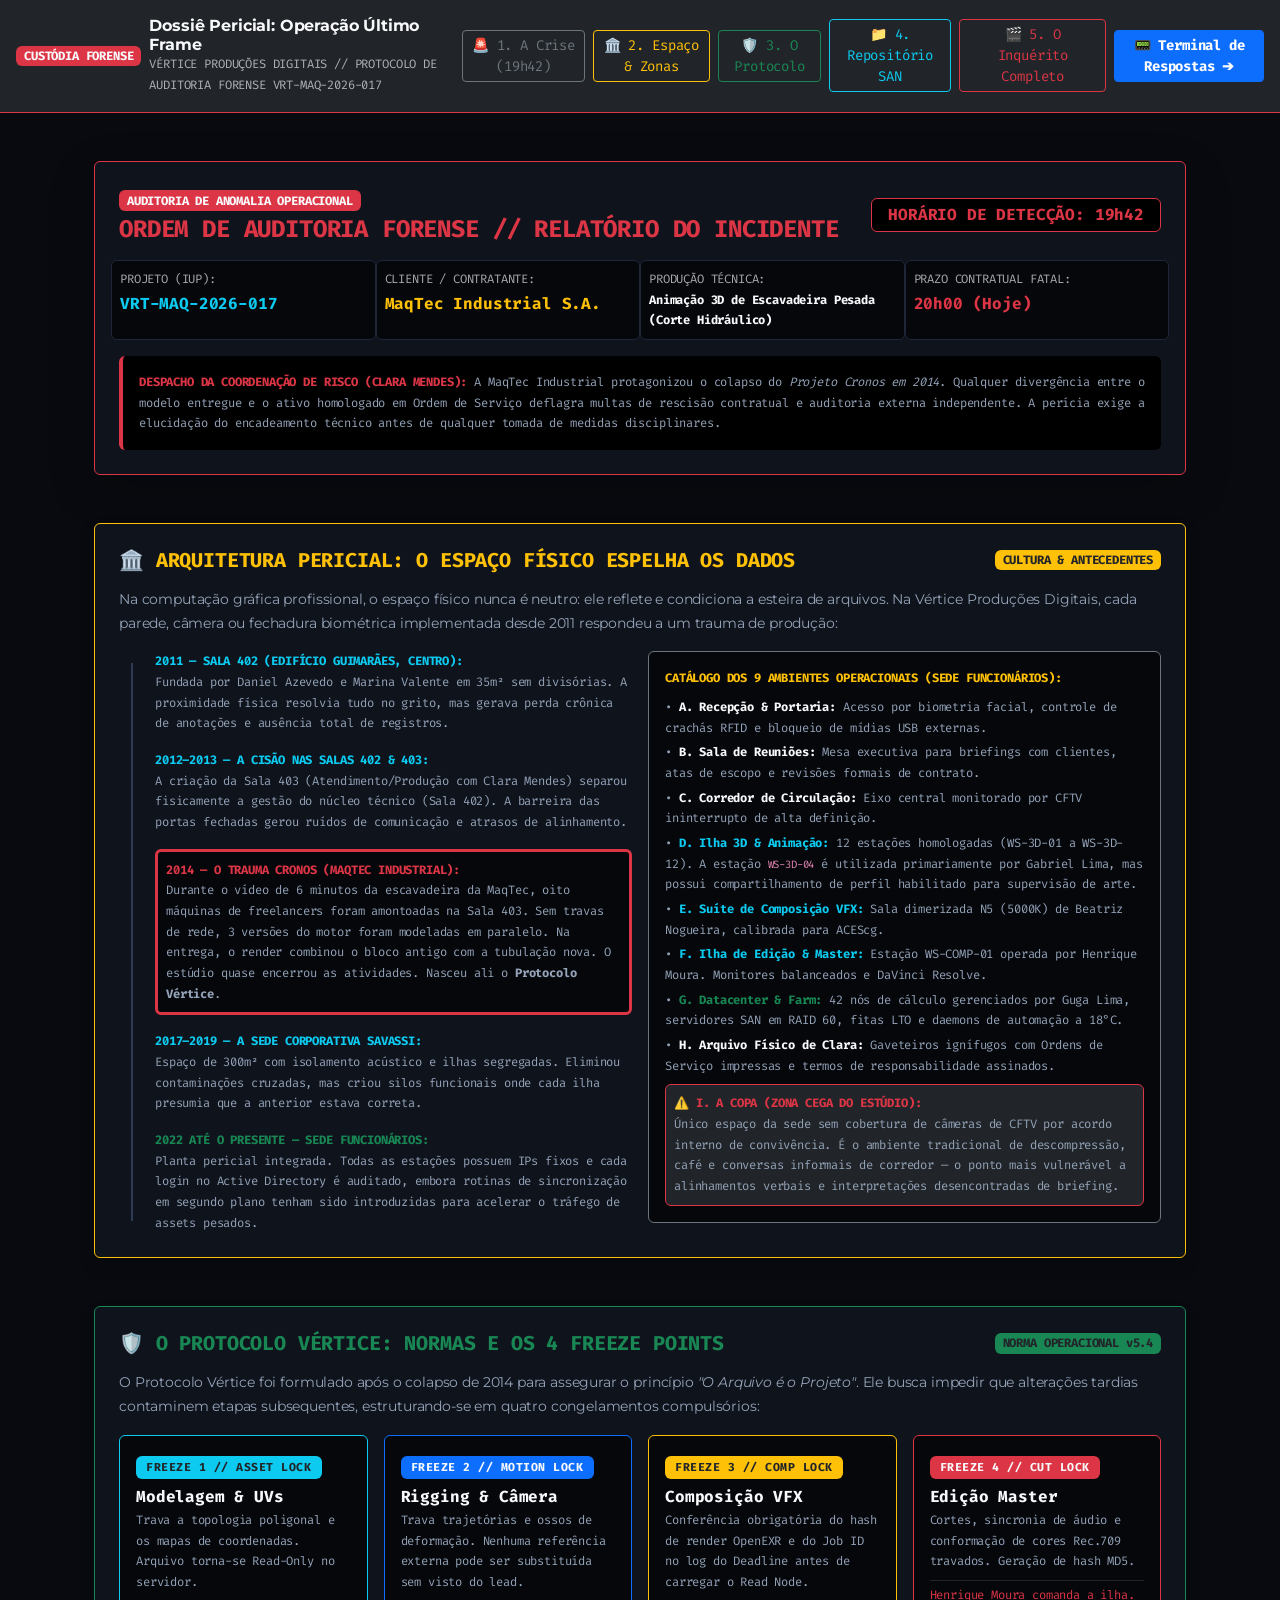
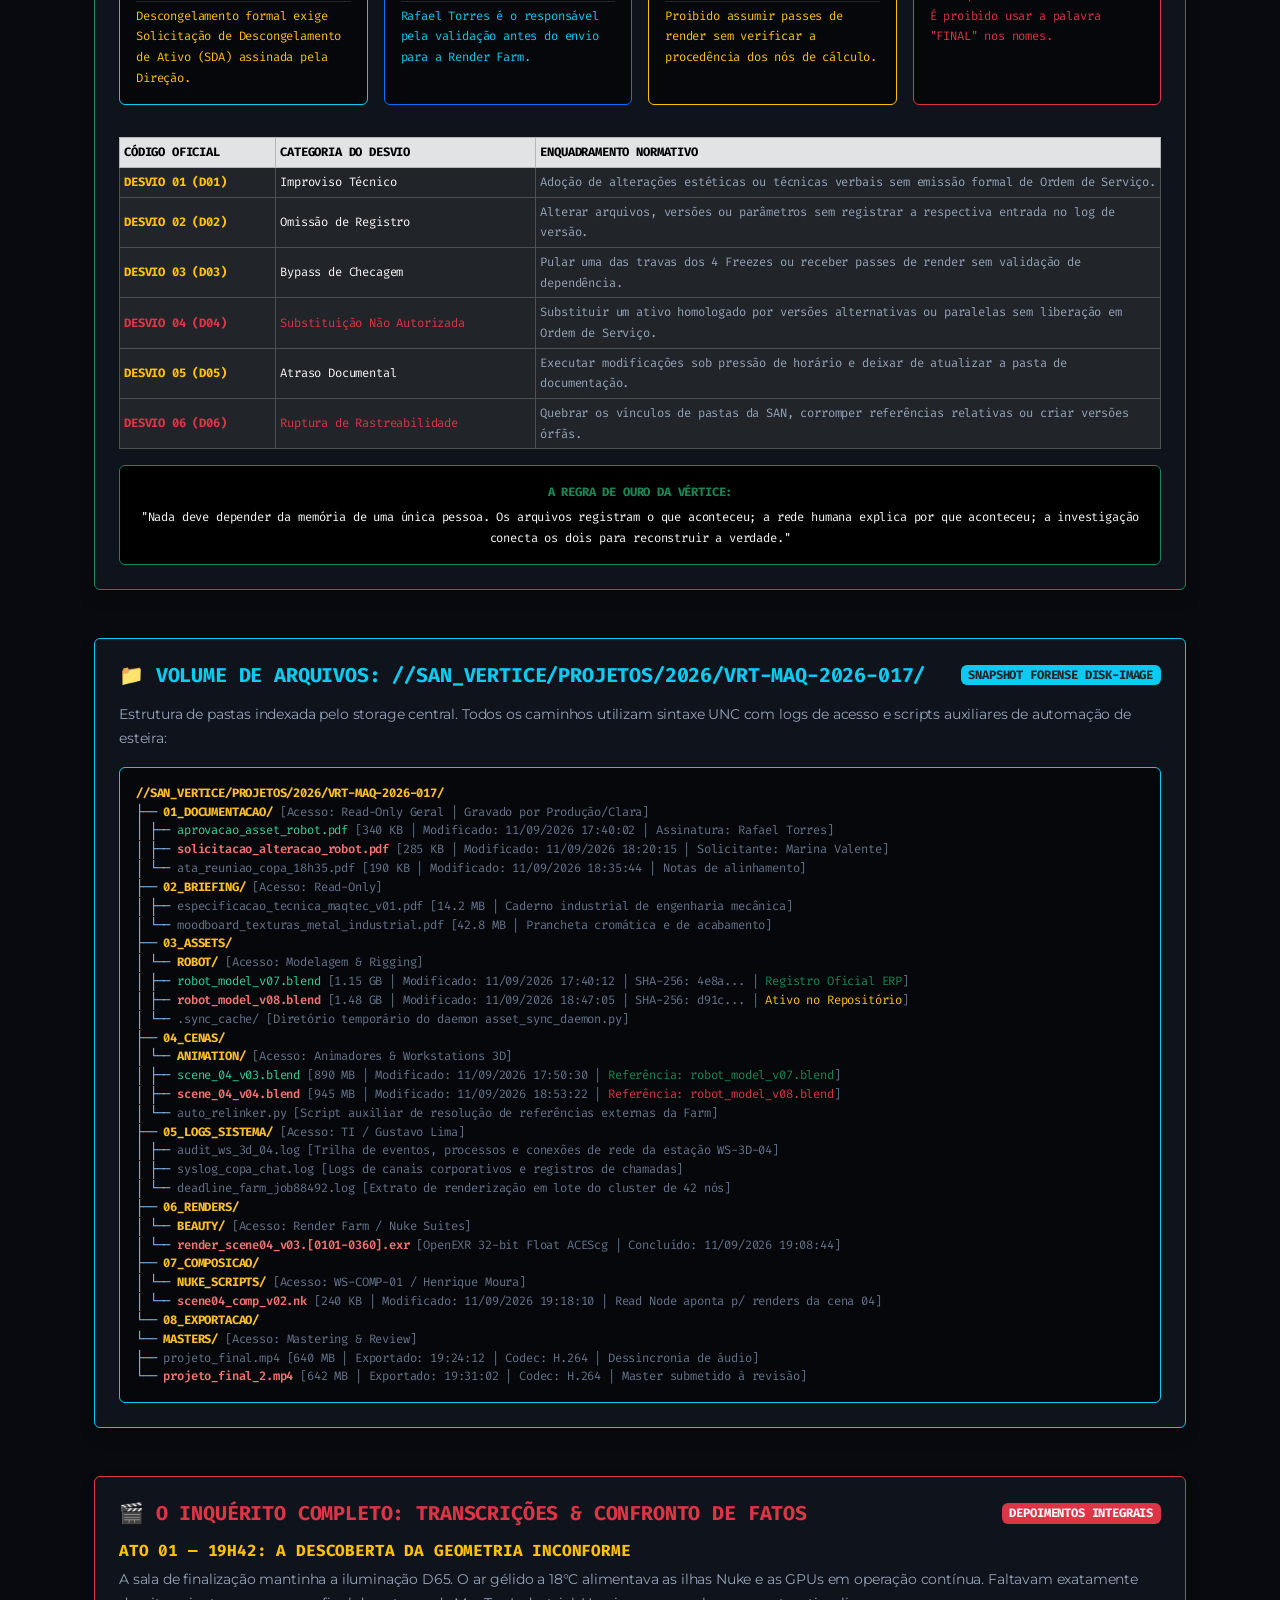
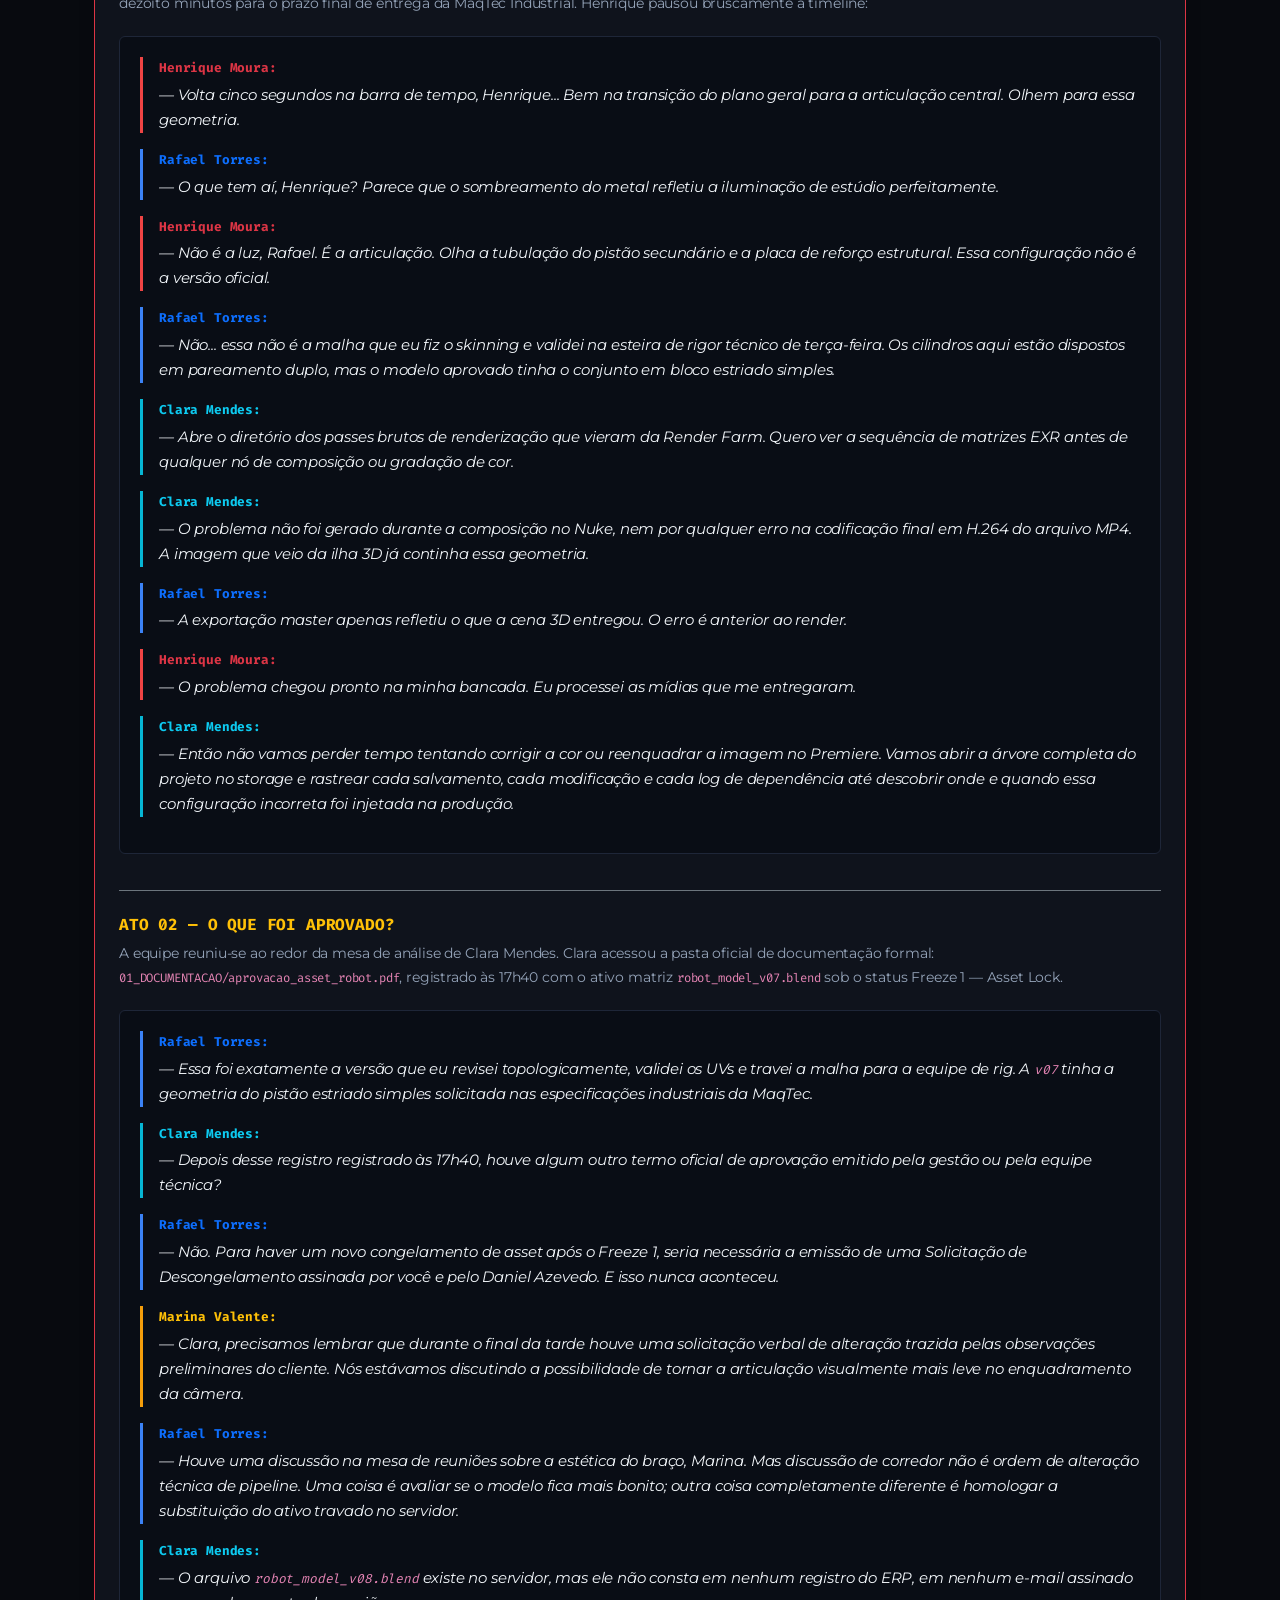
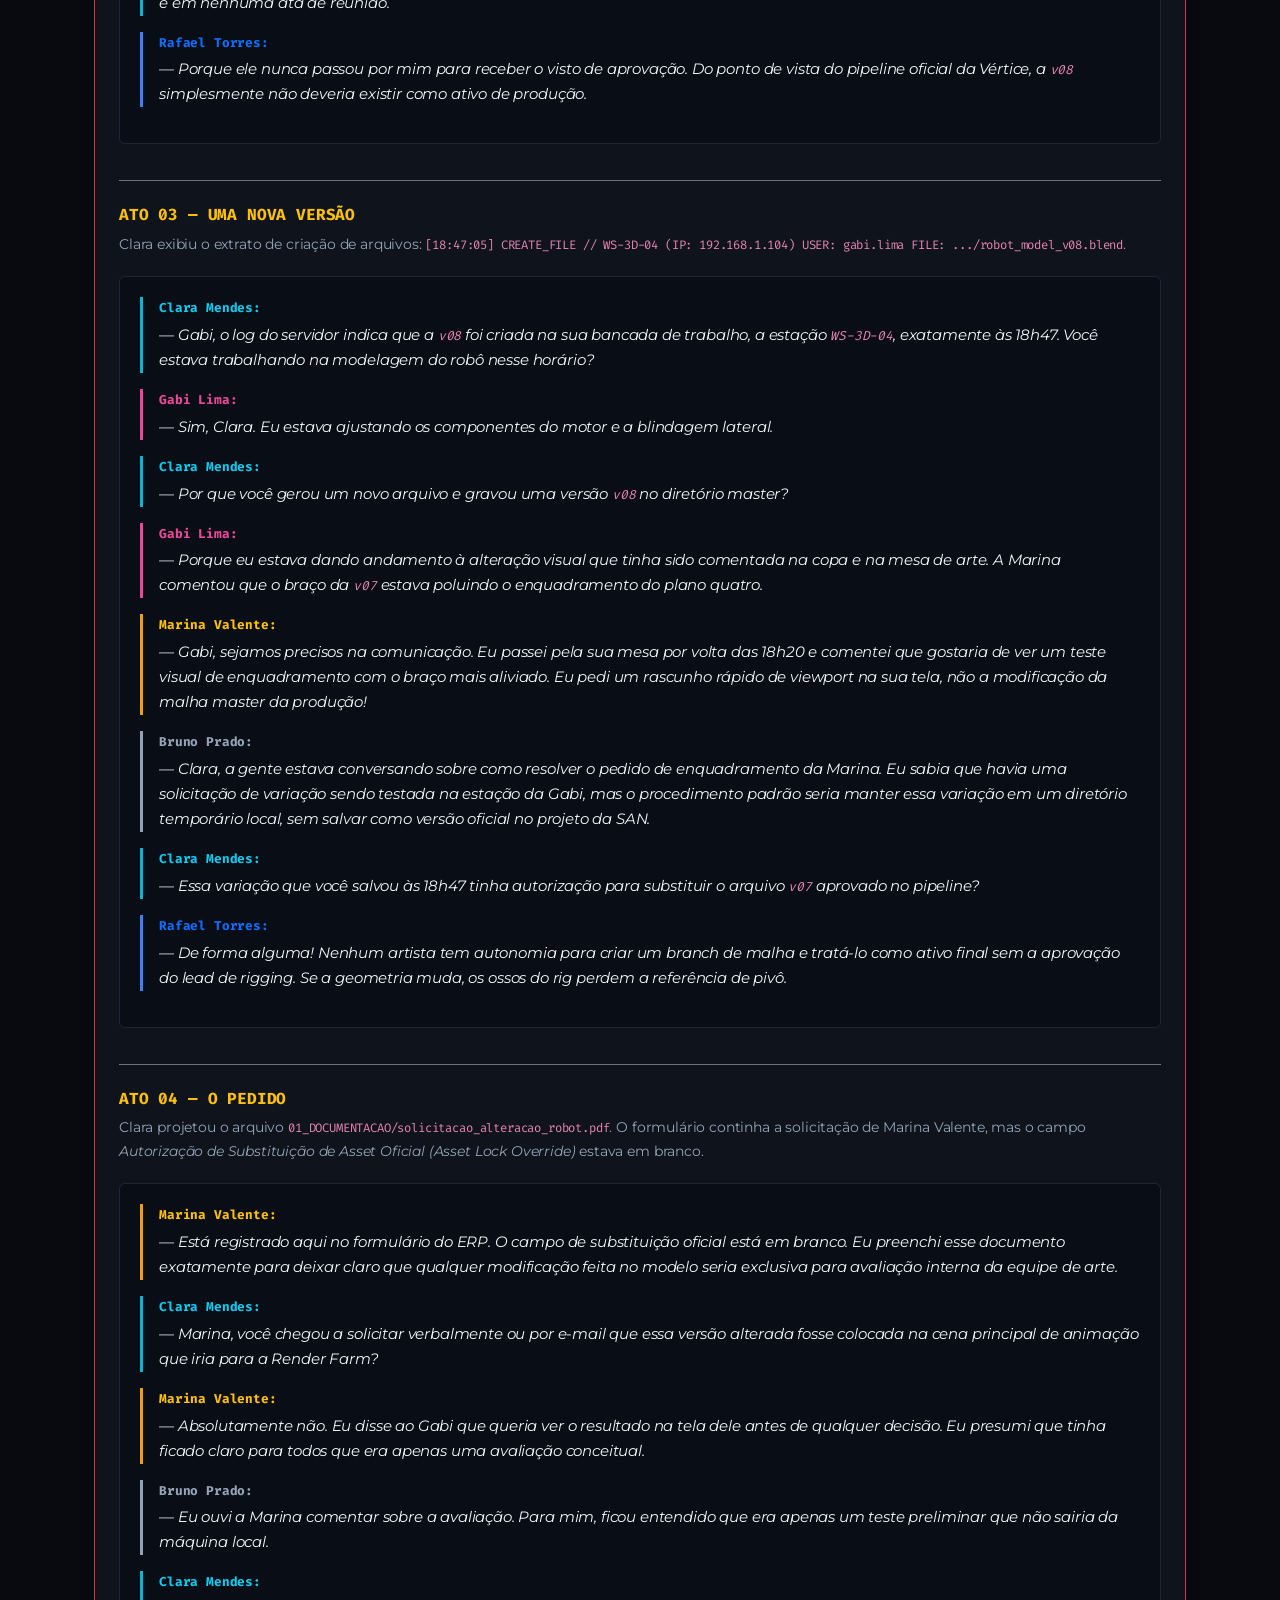
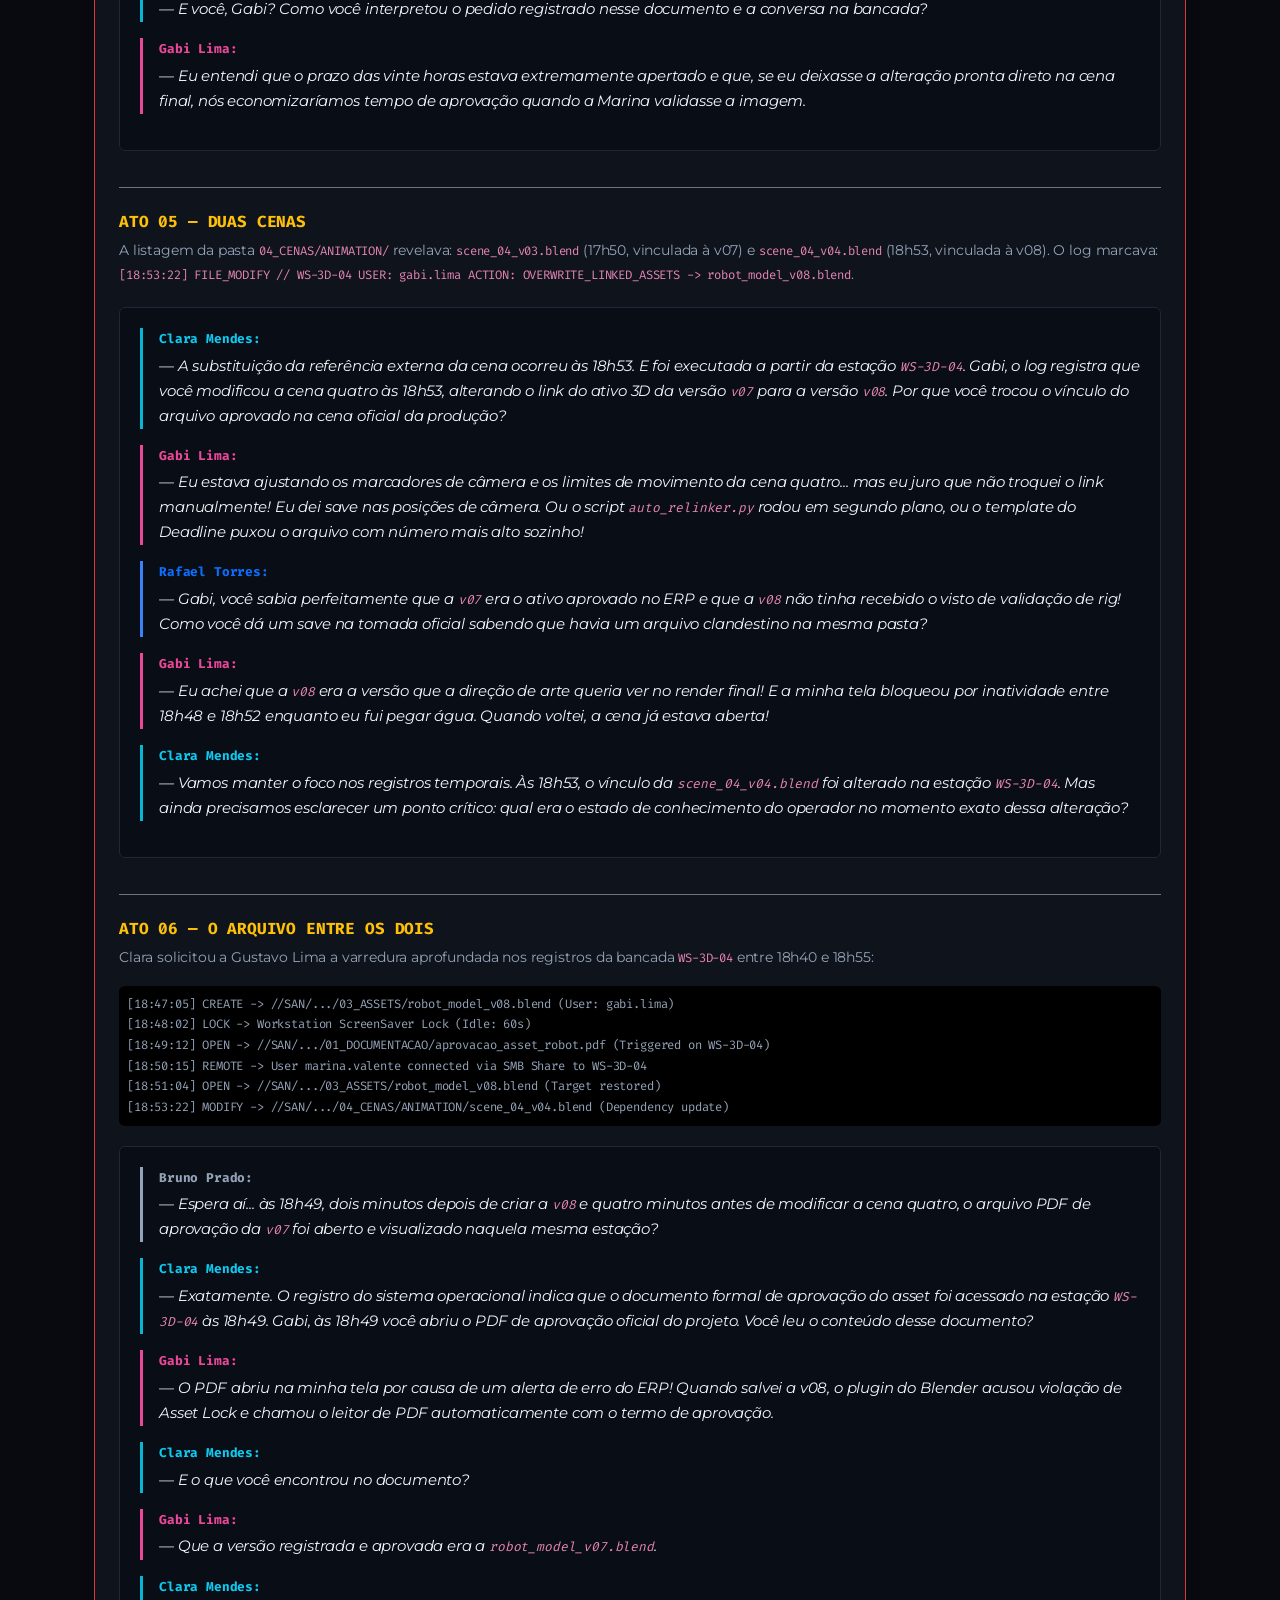
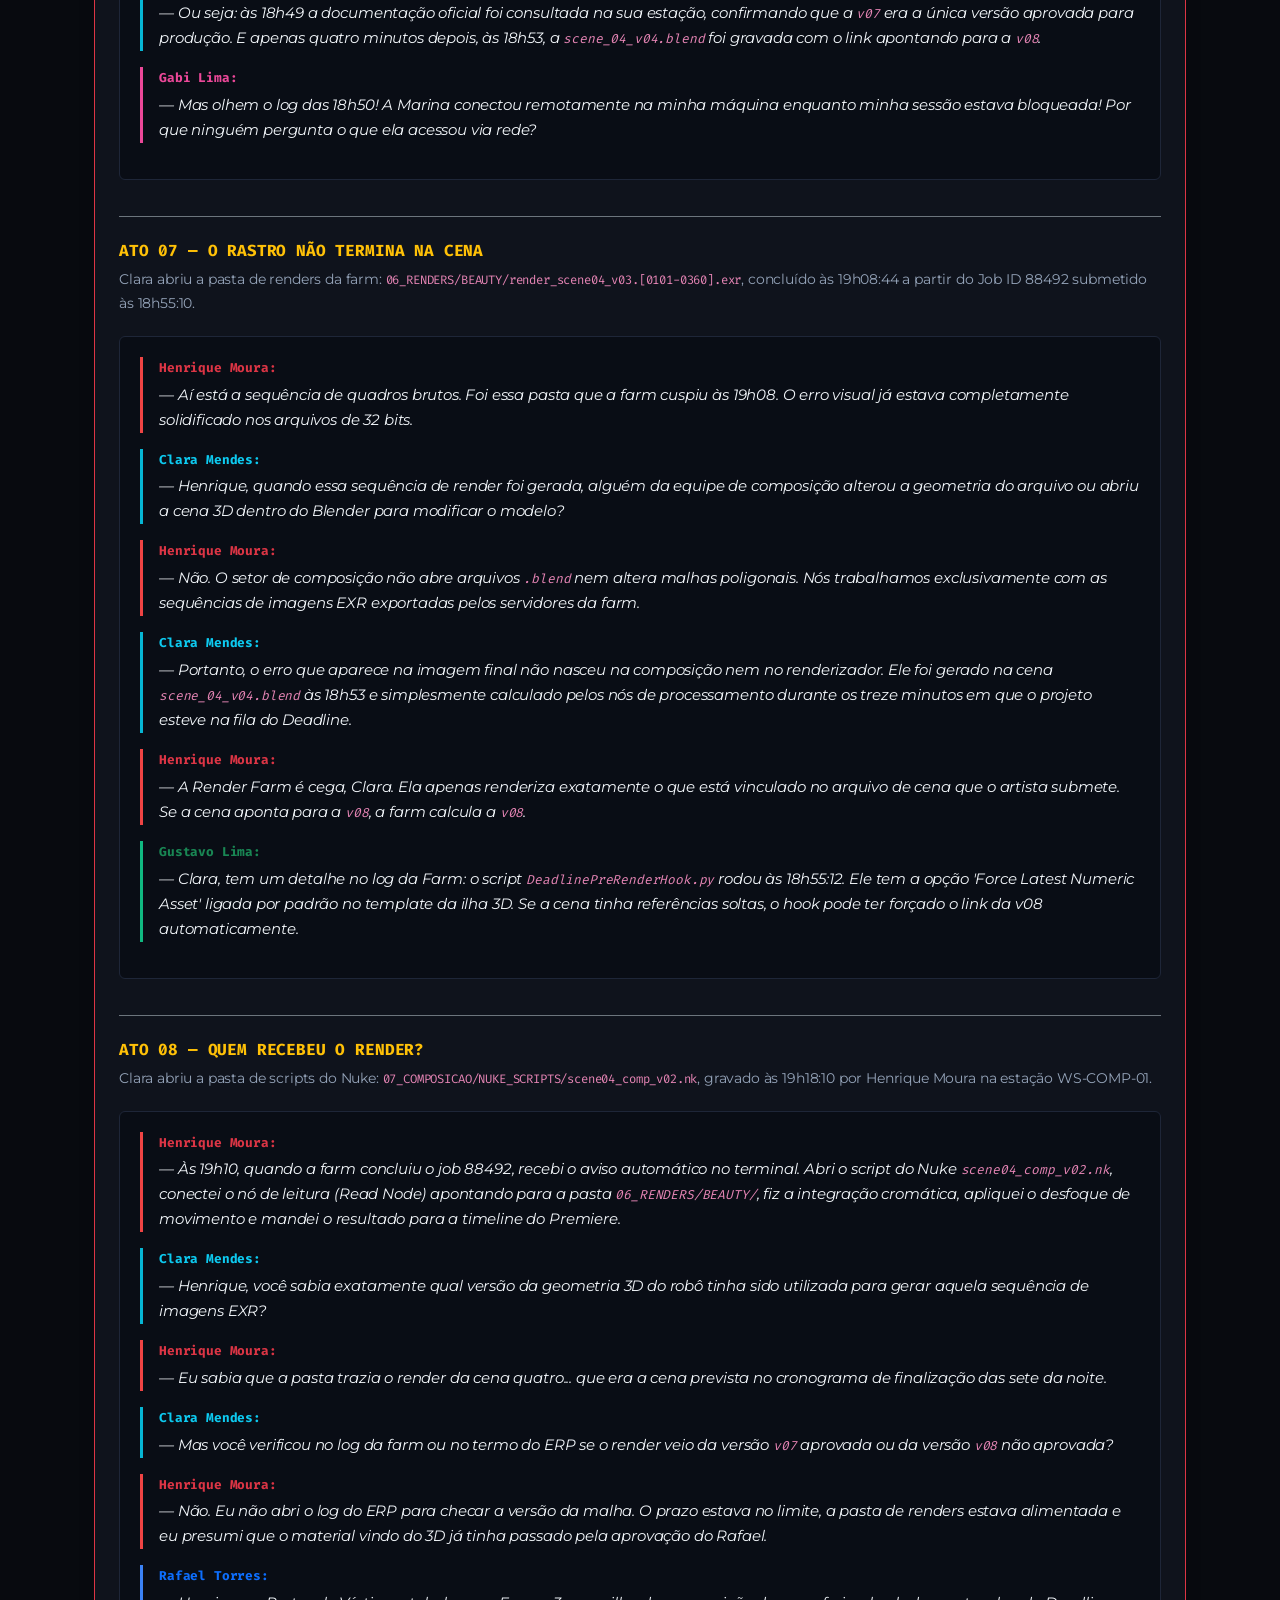
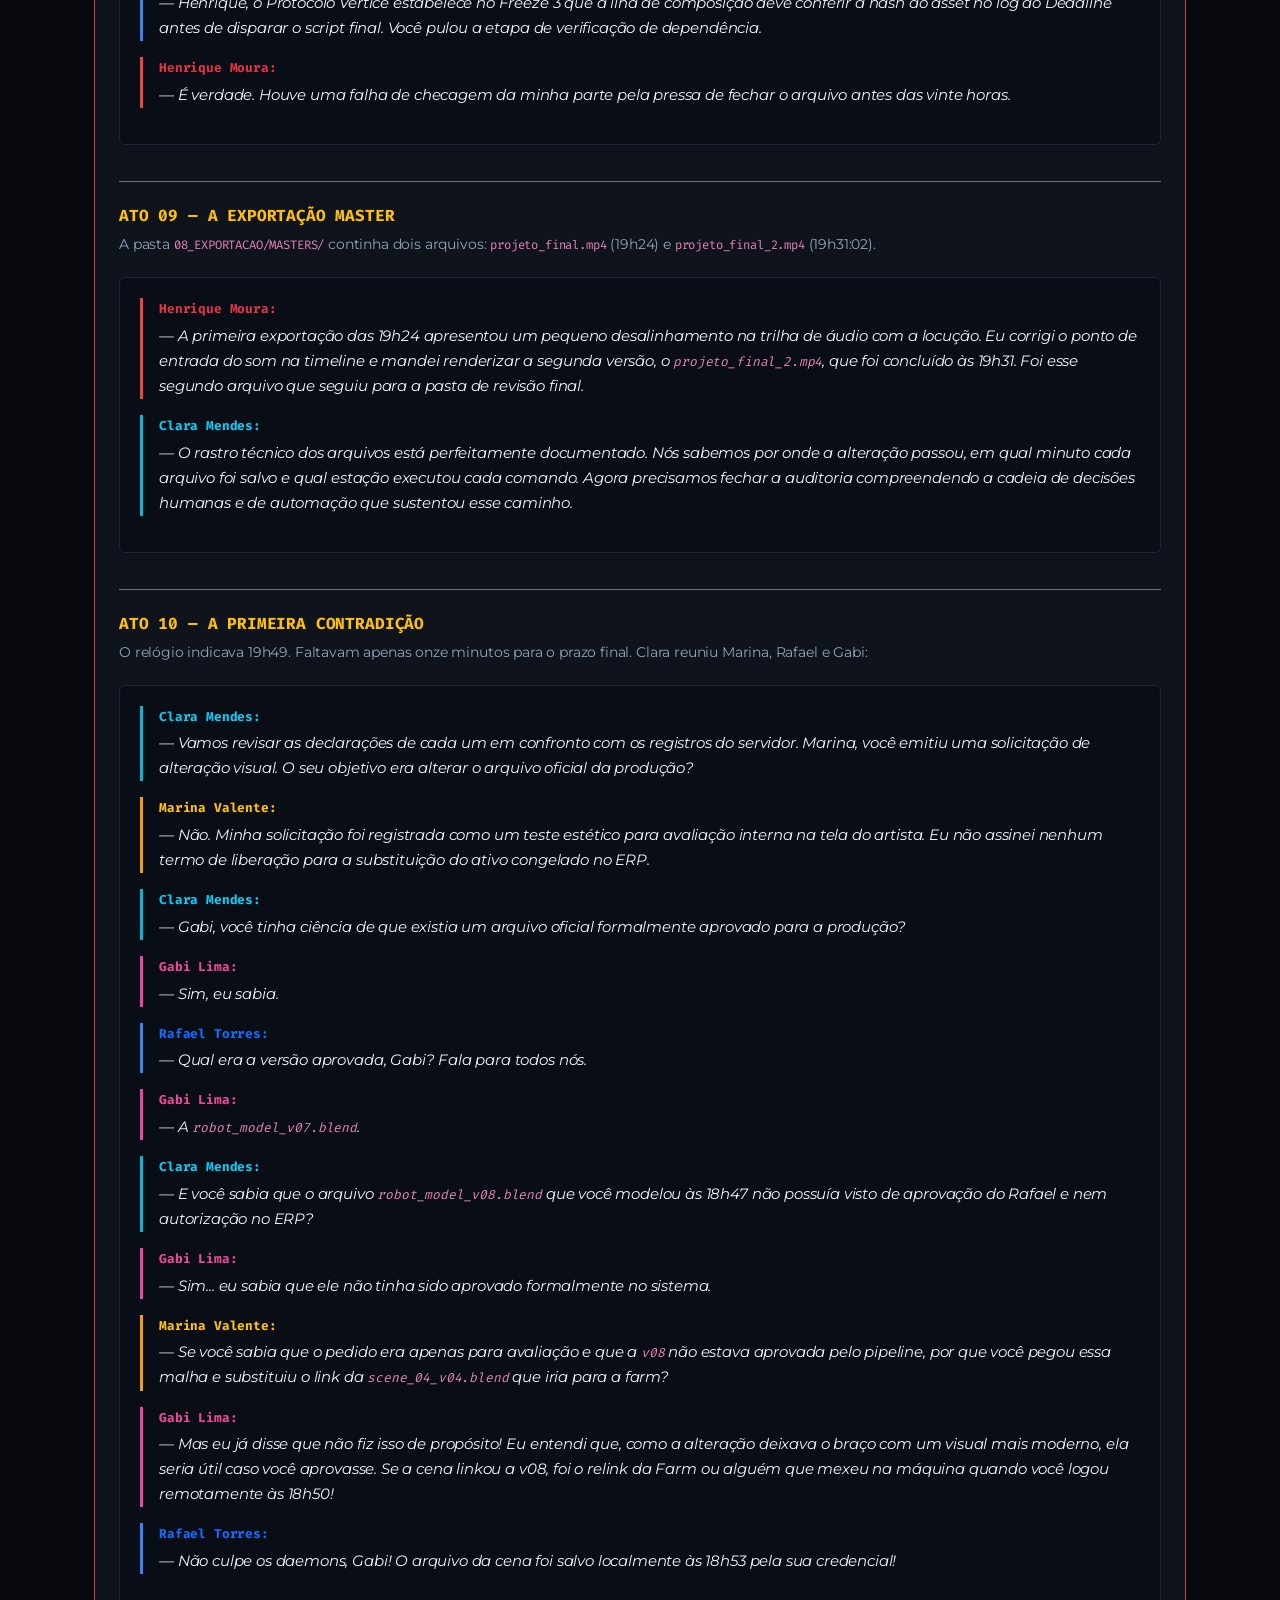
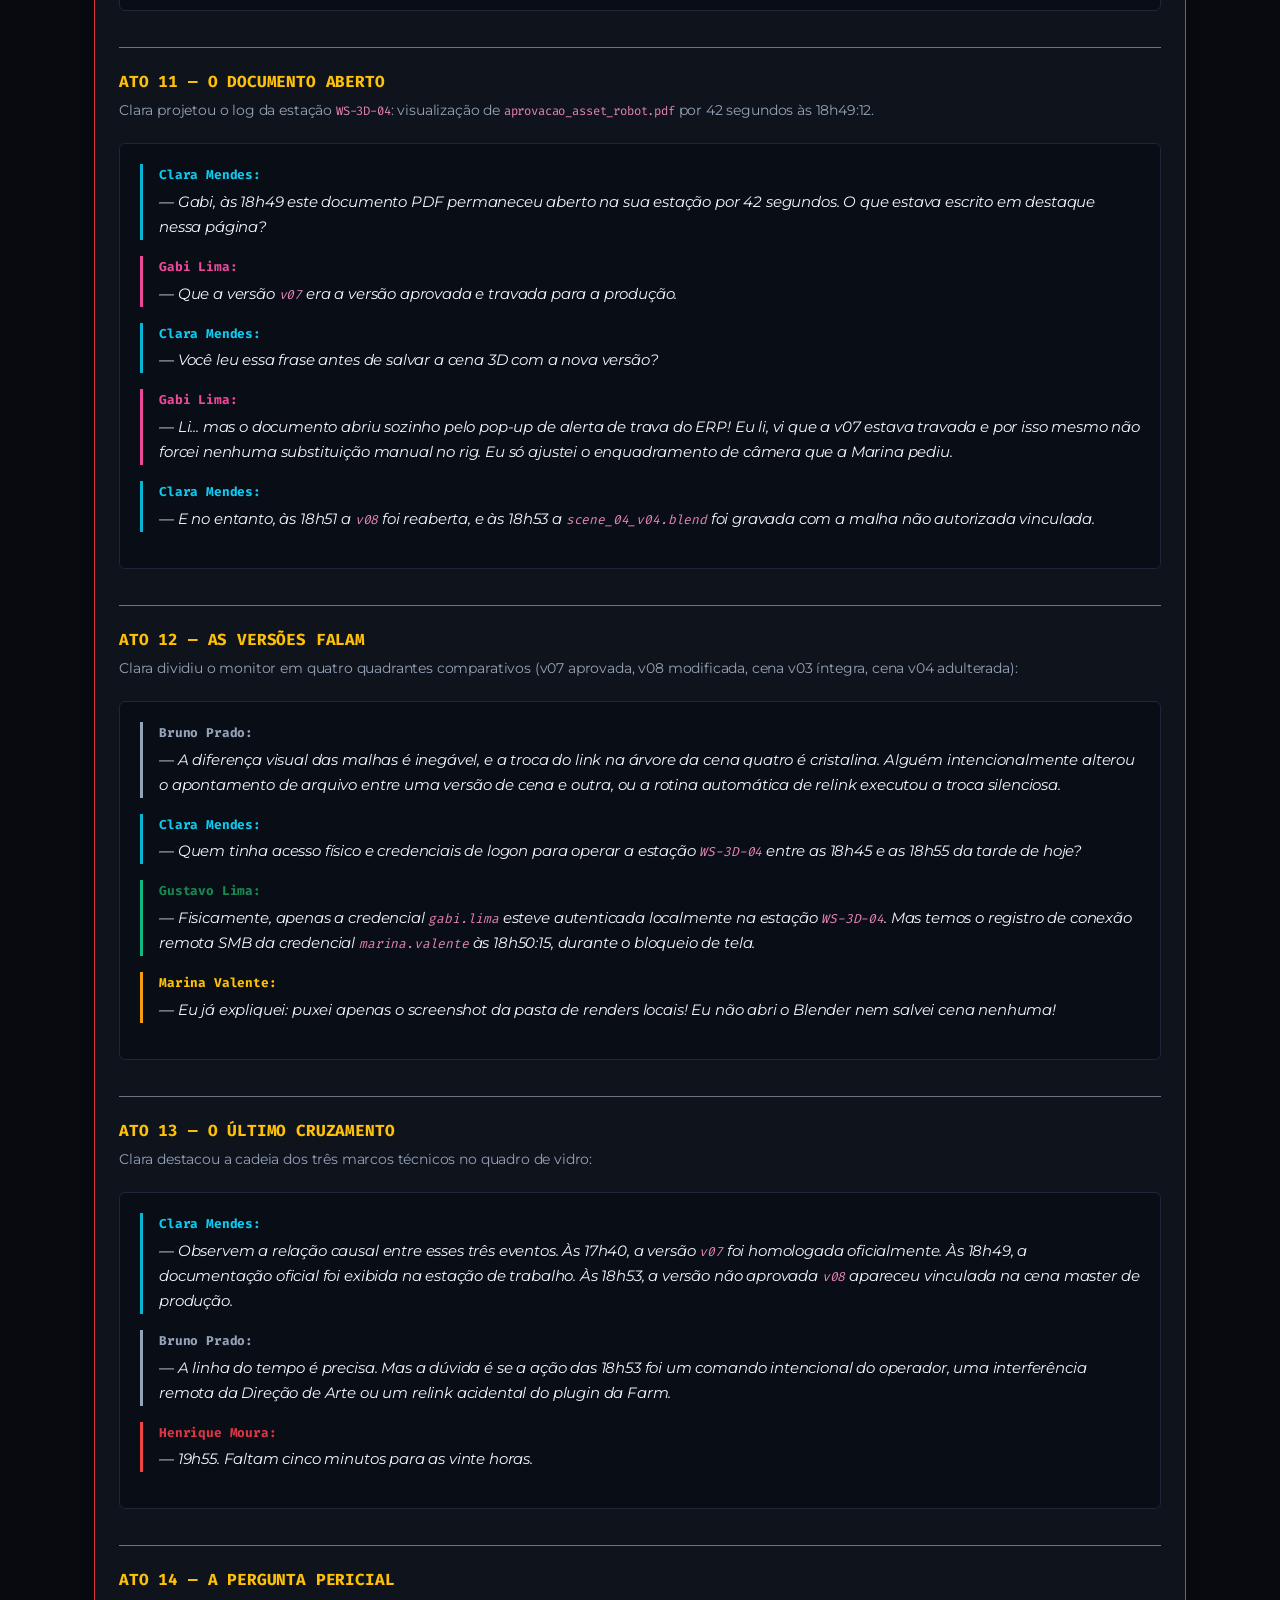
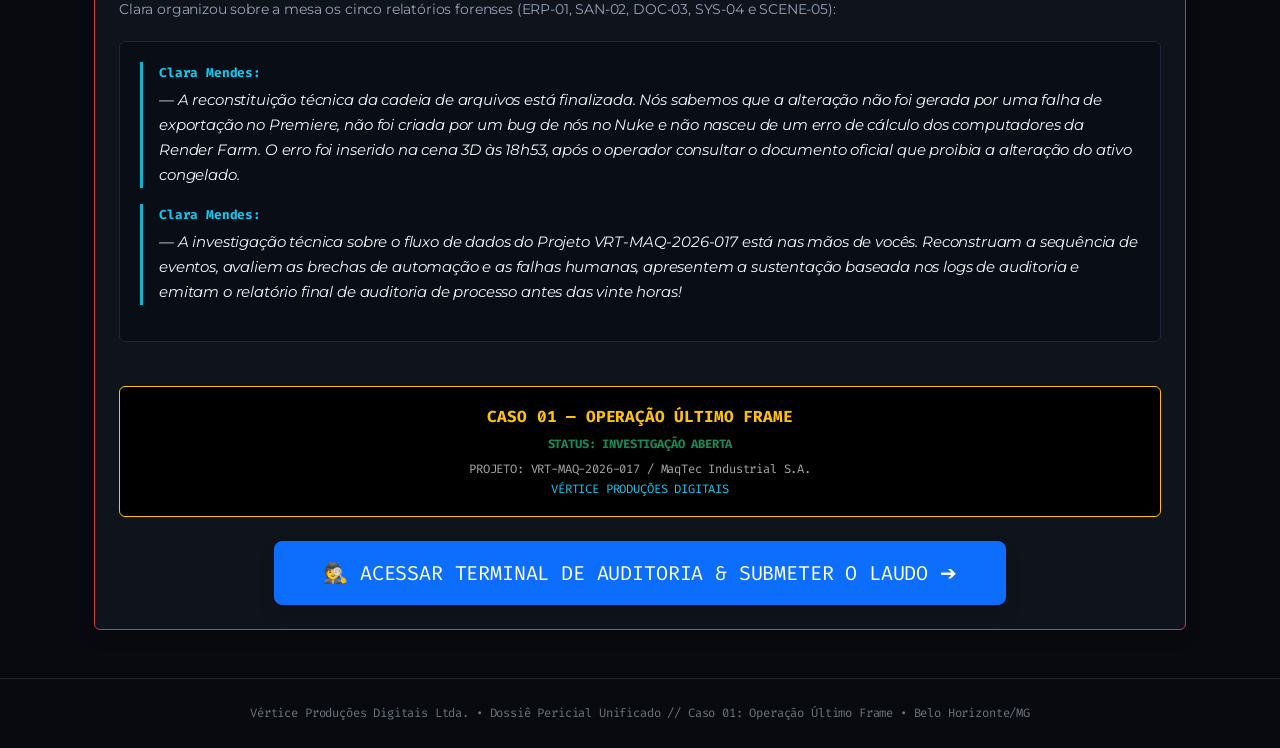
==== caso01-historia.html @ d4fea814 "14/09/26" ====
<!DOCTYPE html>
<html lang="pt-BR" data-bs-theme="dark">

<head>
    <meta charset="UTF-8">
    <meta name="viewport" content="width=device-width, initial-scale=1.0, maximum-scale=5.0">
    <title>Dossiê Pericial // Caso 01: Operação Último Frame — Vértice Produções Digitais</title>
    <!-- Bootstrap 5 CSS -->
    <link href="https://cdn.jsdelivr.net/npm/bootstrap@5.3.3/dist/css/bootstrap.min.css" rel="stylesheet">
    <!-- Google Fonts -->
    <link
        href="https://fonts.googleapis.com/css2?family=Fira+Code:wght@400;500;600;700&family=Montserrat:ital,wght@0,300;0,400;0,500;0,600;0,700;0,800;0,900;1,400&display=swap"
        rel="stylesheet">
    <style>
        :root {
            --bg-body: #080a0f;
            --bg-panel: #0f131c;
            --bg-panel-alt: #151a27;
            --bg-terminal: #05070b;
            --border-dim: #1e2638;
            --border-highlight: #2f3b54;
            --border-active: #475569;
            --text-main: #e2e8f0;
            --text-sub: #94a3b8;
            --text-muted: #64748b;
            --accent-red: #ef4444;
            --accent-red-dim: rgba(239, 68, 68, 0.12);
            --accent-yellow: #f59e0b;
            --accent-yellow-dim: rgba(245, 158, 11, 0.12);
            --accent-cyan: #06b6d4;
            --accent-cyan-dim: rgba(6, 182, 212, 0.12);
            --accent-green: #10b981;
            --accent-green-dim: rgba(16, 185, 129, 0.12);
        }

        body {
            background-color: var(--bg-body);
            color: var(--text-main);
            font-family: 'Montserrat', -apple-system, BlinkMacSystemFont, "Segoe UI", Roboto, sans-serif;
            line-height: 1.7;
            letter-spacing: -0.01em;
            -webkit-font-smoothing: antialiased;
        }

        code,
        pre,
        .font-monospace,
        .terminal-text,
        .log-line {
            font-family: 'Fira Code', ui-monospace, SFMono-Regular, Menlo, Monaco, Consolas, monospace !important;
        }

        .extra-small {
            font-size: 0.76rem;
        }

        .text-light-sub {
            color: var(--text-sub) !important;
        }

        .bg-panel {
            background-color: var(--bg-panel);
            border: 1px solid var(--border-dim);
        }

        .bg-panel-alt {
            background-color: var(--bg-panel-alt);
        }

        .bg-terminal {
            background-color: var(--bg-terminal);
            border: 1px solid var(--border-dim);
        }

        .timeline-connector {
            position: relative;
            padding-left: 2.25rem;
        }

        .timeline-connector::before {
            content: '';
            position: absolute;
            left: 0.75rem;
            top: 0.75rem;
            bottom: 0.75rem;
            width: 2px;
            background-color: var(--border-highlight);
        }

        .badge-freeze {
            font-family: 'Fira Code', monospace;
            letter-spacing: 0.5px;
            font-size: 0.72rem;
            padding: 0.35rem 0.65rem;
        }

        .file-tree {
            line-height: 1.55;
            color: #93c5fd;
        }

        .file-tree .dir-title {
            color: #fbbf24;
            font-weight: 700;
        }

        .file-tree .file-ok {
            color: #34d399;
        }

        .file-tree .file-warn {
            color: #f87171;
            font-weight: 600;
        }

        .file-tree .file-meta {
            color: #64748b;
        }

        .log-box {
            max-height: 420px;
            overflow-y: auto;
            border: 1px solid var(--border-dim);
        }

        .quadrant-box {
            background-color: #03060a;
            border: 1px solid var(--border-dim);
            border-radius: 6px;
            padding: 1.25rem;
            height: 100%;
        }

        .dialogo-bloco {
            background: #090d15;
            border: 1px solid var(--border-dim);
            border-radius: 6px;
            padding: 1.25rem;
            margin: 1.25rem 0;
        }

        .dialogo-fala {
            margin-bottom: 1rem;
            padding-left: 1rem;
            border-left: 3px solid var(--border-highlight);
        }

        .dialogo-fala.fala-henrique {
            border-left-color: var(--accent-red);
        }

        .dialogo-fala.fala-rafael {
            border-left-color: #3b82f6;
        }

        .dialogo-fala.fala-clara {
            border-left-color: var(--accent-cyan);
        }

        .dialogo-fala.fala-marina {
            border-left-color: var(--accent-yellow);
        }

        .dialogo-fala.fala-gabi {
            border-left-color: #ec4899;
        }

        .dialogo-fala.fala-bruno {
            border-left-color: #94a3b8;
        }

        .dialogo-fala.fala-guga {
            border-left-color: var(--accent-green);
        }

        .dialogo-nome {
            font-family: 'Fira Code', monospace;
            font-size: 0.8rem;
            font-weight: 700;
            margin-bottom: 0.25rem;
            display: block;
        }

        .dialogo-texto {
            font-size: 0.92rem;
            color: #f1f5f9;
            font-style: italic;
            margin: 0;
        }

        ::-webkit-scrollbar {
            width: 8px;
            height: 8px;
        }

        ::-webkit-scrollbar-track {
            background: #080a0f;
        }

        ::-webkit-scrollbar-thumb {
            background: #1e2638;
            border-radius: 4px;
        }

        ::-webkit-scrollbar-thumb:hover {
            background: #2f3b54;
        }
    </style>
</head>

<body>

    <!-- Header Fixo com Navegação Global -->
    <header
        class="navbar navbar-expand-xl navbar-dark bg-dark border-bottom border-danger px-3 py-2 py-md-3 sticky-top">
        <div class="container-fluid px-0">
            <div class="d-flex align-items-center gap-2 me-auto">
                <span class="badge bg-danger text-light px-2 py-1 font-monospace extra-small">CUSTÓDIA FORENSE</span>
                <div>
                    <h1 class="h6 m-0 text-light fw-bold mobile-brand-title">Dossiê Pericial: Operação Último Frame</h1>
                    <small class="text-muted font-monospace d-none d-sm-block extra-small">
                        VÉRTICE PRODUÇÕES DIGITAIS // PROTOCOLO DE AUDITORIA FORENSE VRT-MAQ-2026-017
                    </small>
                </div>
            </div>

            <!-- Botão Toggler Mobile -->
            <button class="navbar-toggler border-secondary p-2 ms-2" type="button" data-bs-toggle="collapse"
                data-bs-target="#navMenuDossie" aria-controls="navMenuDossie" aria-expanded="false"
                aria-label="Alternar navegação">
                <span class="navbar-toggler-icon"></span>
            </button>

            <!-- Links Rápidos -->
            <div class="collapse navbar-collapse mt-3 mt-xl-0" id="navMenuDossie">
                <nav
                    class="d-flex flex-column flex-xl-row align-items-stretch align-items-xl-center gap-2 ms-xl-auto font-monospace small">
                    <a href="#secao-origem-crise" class="btn btn-outline-secondary btn-sm text-start text-xl-center">
                        🚨 1. A Crise (19h42)
                    </a>
                    <a href="#secao-memoria-espaco" class="btn btn-outline-warning btn-sm text-start text-xl-center">
                        🏛️ 2. Espaço & Zonas
                    </a>
                    <a href="#secao-protocolo-leis" class="btn btn-outline-success btn-sm text-start text-xl-center">
                        🛡️ 3. O Protocolo
                    </a>
                    <a href="#secao-storage-san" class="btn btn-outline-info btn-sm text-start text-xl-center">
                        📁 4. Repositório SAN
                    </a>
                    <a href="#secao-atos-periciais" class="btn btn-outline-danger btn-sm text-start text-xl-center">
                        🎬 5. O Inquérito Completo
                    </a>
                    <a href="index.html" class="btn btn-primary btn-sm text-start text-xl-center fw-bold">
                        📟 Terminal de Respostas ➔
                    </a>
                </nav>
            </div>
        </div>
    </header>

    <main class="container my-4 my-md-5 px-3 px-sm-4">

        <!-- ========================================================================= -->
        <!-- 1. IDENTIFICAÇÃO DA ORDEM DE SERVIÇO & ALERTA DE RISCO -->
        <!-- ========================================================================= -->
        <section id="secao-origem-crise" class="card bg-panel border-danger shadow-lg mb-4 mb-md-5 p-3 p-md-4">
            <div class="d-flex justify-content-between align-items-center mb-3 flex-wrap gap-2">
                <div>
                    <span class="badge bg-danger text-light font-monospace extra-small mb-1">AUDITORIA DE ANOMALIA
                        OPERACIONAL</span>
                    <h2 class="h4 text-danger fw-bold m-0 font-monospace">ORDEM DE AUDITORIA FORENSE // RELATÓRIO DO
                        INCIDENTE</h2>
                </div>
                <div class="text-end font-monospace">
                    <span class="badge bg-black border border-danger text-danger px-3 py-2 fs-6">HORÁRIO DE DETECÇÃO:
                        19h42</span>
                </div>
            </div>

            <div class="row g-3 font-monospace extra-small text-light-sub">
                <div class="col-sm-6 col-lg-3 p-2 bg-terminal rounded">
                    <span class="text-muted d-block">PROJETO (IUP):</span>
                    <strong class="text-info fs-6">VRT-MAQ-2026-017</strong>
                </div>
                <div class="col-sm-6 col-lg-3 p-2 bg-terminal rounded">
                    <span class="text-muted d-block">CLIENTE / CONTRATANTE:</span>
                    <strong class="text-warning fs-6">MaqTec Industrial S.A.</strong>
                </div>
                <div class="col-sm-6 col-lg-3 p-2 bg-terminal rounded">
                    <span class="text-muted d-block">PRODUÇÃO TÉCNICA:</span>
                    <strong class="text-light">Animação 3D de Escavadeira Pesada (Corte Hidráulico)</strong>
                </div>
                <div class="col-sm-6 col-lg-3 p-2 bg-terminal rounded">
                    <span class="text-muted d-block">PRAZO CONTRATUAL FATAL:</span>
                    <strong class="text-danger fs-6">20h00 (Hoje)</strong>
                </div>
            </div>

            <div
                class="p-3 bg-black border-start border-danger border-4 rounded font-monospace extra-small text-light-sub mt-3">
                <strong class="text-danger">DESPACHO DA COORDENAÇÃO DE RISCO (CLARA MENDES):</strong>
                A MaqTec Industrial protagonizou o colapso do <em>Projeto Cronos em 2014</em>. Qualquer divergência
                entre o modelo entregue e o ativo homologado em Ordem de Serviço deflagra multas de rescisão contratual
                e auditoria externa independente. A perícia exige a elucidação do encadeamento técnico antes de qualquer
                tomada de medidas disciplinares.
            </div>
        </section>

        <!-- ========================================================================= -->
        <!-- 2. MEMÓRIA HISTÓRICA & A ARQUITETURA FORENSE DA SEDE -->
        <!-- ========================================================================= -->
        <section id="secao-memoria-espaco" class="card bg-panel border-warning shadow mb-4 mb-md-5 p-3 p-md-4">
            <div class="d-flex justify-content-between align-items-center mb-3 flex-wrap gap-2">
                <h3 class="h5 text-warning fw-bold m-0 font-monospace">🏛️ ARQUITETURA PERICIAL: O ESPAÇO FÍSICO ESPELHA
                    OS DADOS</h3>
                <span class="badge bg-warning text-dark font-monospace fw-bold extra-small">CULTURA &
                    ANTECEDENTES</span>
            </div>

            <p class="text-light-sub small">
                Na computação gráfica profissional, o espaço físico nunca é neutro: ele reflete e condiciona a esteira
                de arquivos. Na Vértice Produções Digitais, cada parede, câmera ou fechadura biométrica implementada
                desde 2011 respondeu a um trauma de produção:
            </p>

            <div class="row g-3">
                <div class="col-lg-6">
                    <div class="timeline-connector font-monospace extra-small">
                        <div class="mb-3">
                            <strong class="text-info d-block">2011 — SALA 402 (EDIFÍCIO GUIMARÃES, CENTRO):</strong>
                            <span class="text-light-sub">Fundada por Daniel Azevedo e Marina Valente em 35m² sem
                                divisórias. A proximidade física resolvia tudo no grito, mas gerava perda crônica de
                                anotações e ausência total de registros.</span>
                        </div>
                        <div class="mb-3">
                            <strong class="text-info d-block">2012–2013 — A CISÃO NAS SALAS 402 & 403:</strong>
                            <span class="text-light-sub">A criação da Sala 403 (Atendimento/Produção com Clara Mendes)
                                separou fisicamente a gestão do núcleo técnico (Sala 402). A barreira das portas
                                fechadas gerou ruídos de comunicação e atrasos de alinhamento.</span>
                        </div>
                        <div class="mb-3 p-2 bg-terminal border-start border-danger border-3 rounded">
                            <strong class="text-danger d-block">2014 — O TRAUMA CRONOS (MAQTEC INDUSTRIAL):</strong>
                            <span class="text-light-sub">Durante o vídeo de 6 minutos da escavadeira da MaqTec, oito
                                máquinas de freelancers foram amontoadas na Sala 403. Sem travas de rede, 3 versões do
                                motor foram modeladas em paralelo. Na entrega, o render combinou o bloco antigo com a
                                tubulação nova. O estúdio quase encerrou as atividades. Nasceu ali o <strong>Protocolo
                                    Vértice</strong>.</span>
                        </div>
                        <div class="mb-3">
                            <strong class="text-info d-block">2017–2019 — A SEDE CORPORATIVA SAVASSI:</strong>
                            <span class="text-light-sub">Espaço de 300m² com isolamento acústico e ilhas segregadas.
                                Eliminou contaminações cruzadas, mas criou silos funcionais onde cada ilha presumia que
                                a anterior estava correta.</span>
                        </div>
                        <div>
                            <strong class="text-success d-block">2022 ATÉ O PRESENTE — SEDE FUNCIONÁRIOS:</strong>
                            <span class="text-light-sub">Planta pericial integrada. Todas as estações possuem IPs fixos
                                e cada login no Active Directory é auditado, embora rotinas de sincronização em segundo
                                plano tenham sido introduzidas para acelerar o tráfego de assets pesados.</span>
                        </div>
                    </div>
                </div>

                <div class="col-lg-6">
                    <div class="p-3 bg-terminal rounded border border-secondary font-monospace extra-small">
                        <strong class="text-warning d-block mb-2">CATÁLOGO DOS 9 AMBIENTES OPERACIONAIS (SEDE
                            FUNCIONÁRIOS):</strong>
                        <ul class="list-unstyled mb-0 text-light-sub">
                            <li class="mb-1">• <strong class="text-light">A. Recepção & Portaria:</strong> Acesso por
                                biometria facial, controle de crachás RFID e bloqueio de mídias USB externas.</li>
                            <li class="mb-1">• <strong class="text-light">B. Sala de Reuniões:</strong> Mesa executiva
                                para briefings com clientes, atas de escopo e revisões formais de contrato.</li>
                            <li class="mb-1">• <strong class="text-light">C. Corredor de Circulação:</strong> Eixo
                                central monitorado por CFTV ininterrupto de alta definição.</li>
                            <li class="mb-1">• <strong class="text-info">D. Ilha 3D & Animação:</strong> 12 estações
                                homologadas (WS-3D-01 a WS-3D-12). A estação <code>WS-3D-04</code> é utilizada
                                primariamente por Gabriel Lima, mas possui compartilhamento de perfil habilitado para
                                supervisão de arte.</li>
                            <li class="mb-1">• <strong class="text-info">E. Suíte de Composição VFX:</strong> Sala
                                dimerizada N5 (5000K) de Beatriz Nogueira, calibrada para ACEScg.</li>
                            <li class="mb-1">• <strong class="text-info">F. Ilha de Edição & Master:</strong> Estação
                                WS-COMP-01 operada por Henrique Moura. Monitores balanceados e DaVinci Resolve.</li>
                            <li class="mb-1">• <strong class="text-success">G. Datacenter & Farm:</strong> 42 nós de
                                cálculo gerenciados por Guga Lima, servidores SAN em RAID 60, fitas LTO e daemons de
                                automação a 18°C.</li>
                            <li class="mb-1">• <strong class="text-light">H. Arquivo Físico de Clara:</strong>
                                Gaveteiros ignífugos com Ordens de Serviço impressas e termos de responsabilidade
                                assinados.</li>
                            <li class="p-2 bg-dark rounded border border-danger mt-2">
                                <strong class="text-danger d-block">⚠️ I. A COPA (ZONA CEGA DO ESTÚDIO):</strong>
                                <span class="text-light-sub">Único espaço da sede sem cobertura de câmeras de CFTV por
                                    acordo interno de convivência. É o ambiente tradicional de descompressão, café e
                                    conversas informais de corredor — o ponto mais vulnerável a alinhamentos verbais e
                                    interpretações desencontradas de briefing.</span>
                            </li>
                        </ul>
                    </div>
                </div>
            </div>
        </section>

        <!-- ========================================================================= -->
        <!-- 3. O PROTOCOLO VÉRTICE: AS NORMAS DA PIPELINE E OS 4 FREEZES -->
        <!-- ========================================================================= -->
        <section id="secao-protocolo-leis" class="card bg-panel border-success shadow mb-4 mb-md-5 p-3 p-md-4">
            <div class="d-flex justify-content-between align-items-center mb-3 flex-wrap gap-2">
                <h3 class="h5 text-success fw-bold m-0 font-monospace">🛡️ O PROTOCOLO VÉRTICE: NORMAS E OS 4 FREEZE
                    POINTS</h3>
                <span class="badge bg-success text-dark font-monospace fw-bold extra-small">NORMA OPERACIONAL
                    v5.4</span>
            </div>

            <p class="text-light-sub small">
                O Protocolo Vértice foi formulado após o colapso de 2014 para assegurar o princípio <em>"O Arquivo é o
                    Projeto"</em>. Ele busca impedir que alterações tardias contaminem etapas subsequentes,
                estruturando-se em quatro congelamentos compulsórios:
            </p>

            <div class="row g-3 mb-3 font-monospace">
                <div class="col-sm-6 col-xl-3">
                    <div class="p-3 bg-terminal rounded border border-info h-100">
                        <span class="badge bg-info text-dark mb-2 badge-freeze">FREEZE 1 // ASSET LOCK</span>
                        <h6 class="text-light fw-bold mb-1">Modelagem & UVs</h6>
                        <p class="extra-small text-light-sub mb-2">Trava a topologia poligonal e os mapas de
                            coordenadas. Arquivo torna-se Read-Only no servidor.</p>
                        <small class="text-warning extra-small d-block border-top border-dark pt-1">Descongelamento
                            formal exige Solicitação de Descongelamento de Ativo (SDA) assinada pela Direção.</small>
                    </div>
                </div>
                <div class="col-sm-6 col-xl-3">
                    <div class="p-3 bg-terminal rounded border border-primary h-100">
                        <span class="badge bg-primary text-light mb-2 badge-freeze">FREEZE 2 // MOTION LOCK</span>
                        <h6 class="text-light fw-bold mb-1">Rigging & Câmera</h6>
                        <p class="extra-small text-light-sub mb-2">Trava trajetórias e ossos de deformação. Nenhuma
                            referência externa pode ser substituída sem visto do lead.</p>
                        <small class="text-info extra-small d-block border-top border-dark pt-1">Rafael Torres é o
                            responsável pela validação antes do envio para a Render Farm.</small>
                    </div>
                </div>
                <div class="col-sm-6 col-xl-3">
                    <div class="p-3 bg-terminal rounded border border-warning h-100">
                        <span class="badge bg-warning text-dark mb-2 badge-freeze">FREEZE 3 // COMP LOCK</span>
                        <h6 class="text-light fw-bold mb-1">Composição VFX</h6>
                        <p class="extra-small text-light-sub mb-2">Conferência obrigatória do hash de render OpenEXR e
                            do Job ID no log do Deadline antes de carregar o Read Node.</p>
                        <small class="text-warning extra-small d-block border-top border-dark pt-1">Proibido assumir
                            passes de render sem verificar a procedência dos nós de cálculo.</small>
                    </div>
                </div>
                <div class="col-sm-6 col-xl-3">
                    <div class="p-3 bg-terminal rounded border border-danger h-100">
                        <span class="badge bg-danger text-light mb-2 badge-freeze">FREEZE 4 // CUT LOCK</span>
                        <h6 class="text-light fw-bold mb-1">Edição Master</h6>
                        <p class="extra-small text-light-sub mb-2">Cortes, sincronia de áudio e conformação de cores
                            Rec.709 travados. Geração de hash MD5.</p>
                        <small class="text-danger extra-small d-block border-top border-dark pt-1">Henrique Moura
                            comanda a ilha. É proibido usar a palavra "FINAL" nos nomes.</small>
                    </div>
                </div>
            </div>

            <div class="table-responsive my-3">
                <table class="table table-dark table-bordered table-sm font-monospace extra-small align-middle mb-0">
                    <thead>
                        <tr class="table-secondary">
                            <th style="width: 15%;">CÓDIGO OFICIAL</th>
                            <th style="width: 25%;">CATEGORIA DO DESVIO</th>
                            <th>ENQUADRAMENTO NORMATIVO</th>
                        </tr>
                    </thead>
                    <tbody>
                        <tr>
                            <td class="text-warning fw-bold">DESVIO 01 (D01)</td>
                            <td class="text-light">Improviso Técnico</td>
                            <td class="text-light-sub">Adoção de alterações estéticas ou técnicas verbais sem emissão
                                formal de Ordem de Serviço.</td>
                        </tr>
                        <tr>
                            <td class="text-warning fw-bold">DESVIO 02 (D02)</td>
                            <td class="text-light">Omissão de Registro</td>
                            <td class="text-light-sub">Alterar arquivos, versões ou parâmetros sem registrar a
                                respectiva entrada no log de versão.</td>
                        </tr>
                        <tr>
                            <td class="text-warning fw-bold">DESVIO 03 (D03)</td>
                            <td class="text-light">Bypass de Checagem</td>
                            <td class="text-light-sub">Pular uma das travas dos 4 Freezes ou receber passes de render
                                sem validação de dependência.</td>
                        </tr>
                        <tr>
                            <td class="text-danger fw-bold">DESVIO 04 (D04)</td>
                            <td class="text-danger">Substituição Não Autorizada</td>
                            <td class="text-light-sub">Substituir um ativo homologado por versões alternativas ou
                                paralelas sem liberação em Ordem de Serviço.</td>
                        </tr>
                        <tr>
                            <td class="text-warning fw-bold">DESVIO 05 (D05)</td>
                            <td class="text-light">Atraso Documental</td>
                            <td class="text-light-sub">Executar modificações sob pressão de horário e deixar de
                                atualizar a pasta de documentação.</td>
                        </tr>
                        <tr>
                            <td class="text-danger fw-bold">DESVIO 06 (D06)</td>
                            <td class="text-danger">Ruptura de Rastreabilidade</td>
                            <td class="text-light-sub">Quebrar os vínculos de pastas da SAN, corromper referências
                                relativas ou criar versões órfãs.</td>
                        </tr>
                    </tbody>
                </table>
            </div>

            <div class="p-3 bg-black rounded border border-success text-center font-monospace extra-small">
                <span class="text-success fw-bold d-block mb-1">A REGRA DE OURO DA VÉRTICE:</span>
                <span class="text-light">
                    "Nada deve depender da memória de uma única pessoa. Os arquivos registram o que aconteceu; a rede
                    humana explica por que aconteceu; a investigação conecta os dois para reconstruir a verdade."
                </span>
            </div>
        </section>

        <!-- ========================================================================= -->
        <!-- 4. ESTRUTURA DO SERVIDOR SAN (ÁRVORE DE ARQUIVOS) -->
        <!-- ========================================================================= -->
        <section id="secao-storage-san" class="card bg-panel border-info shadow mb-4 mb-md-5 p-3 p-md-4">
            <div class="d-flex justify-content-between align-items-center mb-3 flex-wrap gap-2">
                <h3 class="h5 text-info fw-bold m-0 font-monospace">📁 VOLUME DE ARQUIVOS:
                    //SAN_VERTICE/PROJETOS/2026/VRT-MAQ-2026-017/</h3>
                <span class="badge bg-info text-dark font-monospace extra-small">SNAPSHOT FORENSE DISK-IMAGE</span>
            </div>

            <p class="text-light-sub small mb-3">
                Estrutura de pastas indexada pelo storage central. Todos os caminhos utilizam sintaxe UNC com logs de
                acesso e scripts auxiliares de automação de esteira:
            </p>

            <div class="p-3 bg-terminal rounded border border-info file-tree font-monospace extra-small">
                <span class="dir-title">//SAN_VERTICE/PROJETOS/2026/VRT-MAQ-2026-017/</span><br>
                ├── <span class="dir-title">01_DOCUMENTACAO/</span> <span class="file-meta">[Acesso: Read-Only Geral |
                    Gravado por Produção/Clara]</span><br>
                │ ├── <span class="file-ok">aprovacao_asset_robot.pdf</span> <span class="file-meta">[340 KB |
                    Modificado: 11/09/2026 17:40:02 | Assinatura: Rafael Torres]</span><br>
                │ ├── <span class="file-warn">solicitacao_alteracao_robot.pdf</span> <span class="file-meta">[285 KB |
                    Modificado: 11/09/2026 18:20:15 | Solicitante: Marina Valente]</span><br>
                │ └── <span class="file-meta">ata_reuniao_copa_18h35.pdf</span> <span class="file-meta">[190 KB |
                    Modificado: 11/09/2026 18:35:44 | Notas de alinhamento]</span><br>
                ├── <span class="dir-title">02_BRIEFING/</span> <span class="file-meta">[Acesso: Read-Only]</span><br>
                │ ├── <span class="file-meta">especificacao_tecnica_maqtec_v01.pdf</span> <span class="file-meta">[14.2
                    MB | Caderno industrial de engenharia mecânica]</span><br>
                │ └── <span class="file-meta">moodboard_texturas_metal_industrial.pdf</span> <span
                    class="file-meta">[42.8 MB | Prancheta cromática e de acabamento]</span><br>
                ├── <span class="dir-title">03_ASSETS/</span><br>
                │ └── <span class="dir-title">ROBOT/</span> <span class="file-meta">[Acesso: Modelagem &
                    Rigging]</span><br>
                │ ├── <span class="file-ok">robot_model_v07.blend</span> <span class="file-meta">[1.15 GB | Modificado:
                    11/09/2026 17:40:12 | SHA-256: 4e8a... | </span><span class="text-success">Registro Oficial
                    ERP</span><span class="file-meta">]</span><br>
                │ ├── <span class="file-warn">robot_model_v08.blend</span> <span class="file-meta">[1.48 GB |
                    Modificado: 11/09/2026 18:47:05 | SHA-256: d91c... | </span><span class="text-warning">Ativo no
                    Repositório</span><span class="file-meta">]</span><br>
                │ └── <span class="file-meta">.sync_cache/</span> <span class="file-meta">[Diretório temporário do
                    daemon asset_sync_daemon.py]</span><br>
                ├── <span class="dir-title">04_CENAS/</span><br>
                │ └── <span class="dir-title">ANIMATION/</span> <span class="file-meta">[Acesso: Animadores &
                    Workstations 3D]</span><br>
                │ ├── <span class="file-ok">scene_04_v03.blend</span> <span class="file-meta">[890 MB | Modificado:
                    11/09/2026 17:50:30 | </span><span class="text-success">Referência:
                    robot_model_v07.blend</span><span class="file-meta">]</span><br>
                │ ├── <span class="file-warn">scene_04_v04.blend</span> <span class="file-meta">[945 MB | Modificado:
                    11/09/2026 18:53:22 | </span><span class="text-danger">Referência: robot_model_v08.blend</span><span
                    class="file-meta">]</span><br>
                │ └── <span class="file-meta">auto_relinker.py</span> <span class="file-meta">[Script auxiliar de
                    resolução de referências externas da Farm]</span><br>
                ├── <span class="dir-title">05_LOGS_SISTEMA/</span> <span class="file-meta">[Acesso: TI / Gustavo
                    Lima]</span><br>
                │ ├── <span class="file-meta">audit_ws_3d_04.log</span> <span class="file-meta">[Trilha de eventos,
                    processos e conexões de rede da estação WS-3D-04]</span><br>
                │ ├── <span class="file-meta">syslog_copa_chat.log</span> <span class="file-meta">[Logs de canais
                    corporativos e registros de chamadas]</span><br>
                │ └── <span class="file-meta">deadline_farm_job88492.log</span> <span class="file-meta">[Extrato de
                    renderização em lote do cluster de 42 nós]</span><br>
                ├── <span class="dir-title">06_RENDERS/</span><br>
                │ └── <span class="dir-title">BEAUTY/</span> <span class="file-meta">[Acesso: Render Farm / Nuke
                    Suites]</span><br>
                │ └── <span class="file-warn">render_scene04_v03.[0101-0360].exr</span> <span class="file-meta">[OpenEXR
                    32-bit Float ACEScg | Concluído: 11/09/2026 19:08:44]</span><br>
                ├── <span class="dir-title">07_COMPOSICAO/</span><br>
                │ └── <span class="dir-title">NUKE_SCRIPTS/</span> <span class="file-meta">[Acesso: WS-COMP-01 /
                    Henrique Moura]</span><br>
                │ └── <span class="file-warn">scene04_comp_v02.nk</span> <span class="file-meta">[240 KB | Modificado:
                    11/09/2026 19:18:10 | Read Node aponta p/ renders da cena 04]</span><br>
                └── <span class="dir-title">08_EXPORTACAO/</span><br>
                └── <span class="dir-title">MASTERS/</span> <span class="file-meta">[Acesso: Mastering &
                    Review]</span><br>
                ├── <span class="file-meta">projeto_final.mp4</span> <span class="file-meta">[640 MB | Exportado:
                    19:24:12 | Codec: H.264 | Dessincronia de áudio]</span><br>
                └── <span class="file-warn">projeto_final_2.mp4</span> <span class="file-meta">[642 MB | Exportado:
                    19:31:02 | Codec: H.264 | Master submetido à revisão]</span>
            </div>
        </section>

        <!-- ========================================================================= -->
        <!-- 5. O INQUÉRITO FORENSE COMPLETO: OS 14 ATOS PERICIAIS COM TODOS OS DIÁLOGOS -->
        <!-- ========================================================================= -->
        <section id="secao-atos-periciais" class="card bg-panel border-danger shadow mb-4 mb-md-5 p-3 p-md-4">
            <div class="d-flex justify-content-between align-items-center mb-3 flex-wrap gap-2">
                <h3 class="h5 text-danger fw-bold m-0 font-monospace">🎬 O INQUÉRITO COMPLETO: TRANSCRIÇÕES & CONFRONTO
                    DE FATOS</h3>
                <span class="badge bg-danger text-light font-monospace extra-small">DEPOIMENTOS INTEGRAIS</span>
            </div>

            <!-- ATO 01 -->
            <div class="mb-4 pb-3 border-bottom border-secondary">
                <h4 class="h6 text-warning font-monospace fw-bold">ATO 01 — 19H42: A DESCOBERTA DA GEOMETRIA INCONFORME
                </h4>
                <p class="text-light-sub small">
                    A sala de finalização mantinha a iluminação D65. O ar gélido a 18°C alimentava as ilhas Nuke e as
                    GPUs em operação contínua. Faltavam exatamente dezoito minutos para o prazo final de entrega da
                    MaqTec Industrial. Henrique pausou bruscamente a timeline:
                </p>

                <div class="dialogo-bloco">
                    <div class="dialogo-fala fala-henrique">
                        <span class="dialogo-nome text-danger">Henrique Moura:</span>
                        <p class="dialogo-texto">— Volta cinco segundos na barra de tempo, Henrique... Bem na transição
                            do plano geral para a articulação central. Olhem para essa geometria.</p>
                    </div>
                    <div class="dialogo-fala fala-rafael">
                        <span class="dialogo-nome text-primary">Rafael Torres:</span>
                        <p class="dialogo-texto">— O que tem aí, Henrique? Parece que o sombreamento do metal refletiu a
                            iluminação de estúdio perfeitamente.</p>
                    </div>
                    <div class="dialogo-fala fala-henrique">
                        <span class="dialogo-nome text-danger">Henrique Moura:</span>
                        <p class="dialogo-texto">— Não é a luz, Rafael. É a articulação. Olha a tubulação do pistão
                            secundário e a placa de reforço estrutural. Essa configuração não é a versão oficial.</p>
                    </div>
                    <div class="dialogo-fala fala-rafael">
                        <span class="dialogo-nome text-primary">Rafael Torres:</span>
                        <p class="dialogo-texto">— Não... essa não é a malha que eu fiz o <em>skinning</em> e validei na
                            esteira de rigor técnico de terça-feira. Os cilindros aqui estão dispostos em pareamento
                            duplo, mas o modelo aprovado tinha o conjunto em bloco estriado simples.</p>
                    </div>
                    <div class="dialogo-fala fala-clara">
                        <span class="dialogo-nome text-info">Clara Mendes:</span>
                        <p class="dialogo-texto">— Abre o diretório dos passes brutos de renderização que vieram da
                            Render Farm. Quero ver a sequência de matrizes EXR antes de qualquer nó de composição ou
                            gradação de cor.</p>
                    </div>
                    <div class="dialogo-fala fala-clara">
                        <span class="dialogo-nome text-info">Clara Mendes:</span>
                        <p class="dialogo-texto">— O problema não foi gerado durante a composição no Nuke, nem por
                            qualquer erro na codificação final em H.264 do arquivo MP4. A imagem que veio da ilha 3D já
                            continha essa geometria.</p>
                    </div>
                    <div class="dialogo-fala fala-rafael">
                        <span class="dialogo-nome text-primary">Rafael Torres:</span>
                        <p class="dialogo-texto">— A exportação master apenas refletiu o que a cena 3D entregou. O erro
                            é anterior ao render.</p>
                    </div>
                    <div class="dialogo-fala fala-henrique">
                        <span class="dialogo-nome text-danger">Henrique Moura:</span>
                        <p class="dialogo-texto">— O problema chegou pronto na minha bancada. Eu processei as mídias que
                            me entregaram.</p>
                    </div>
                    <div class="dialogo-fala fala-clara">
                        <span class="dialogo-nome text-info">Clara Mendes:</span>
                        <p class="dialogo-texto">— Então não vamos perder tempo tentando corrigir a cor ou reenquadrar a
                            imagem no Premiere. Vamos abrir a árvore completa do projeto no storage e rastrear cada
                            salvamento, cada modificação e cada log de dependência até descobrir onde e quando essa
                            configuração incorreta foi injetada na produção.</p>
                    </div>
                </div>
            </div>

            <!-- ATO 02 -->
            <div class="mb-4 pb-3 border-bottom border-secondary">
                <h4 class="h6 text-warning font-monospace fw-bold">ATO 02 — O QUE FOI APROVADO?</h4>
                <p class="text-light-sub small">
                    A equipe reuniu-se ao redor da mesa de análise de Clara Mendes. Clara acessou a pasta oficial de
                    documentação formal: <code>01_DOCUMENTACAO/aprovacao_asset_robot.pdf</code>, registrado às 17h40 com
                    o ativo matriz <code>robot_model_v07.blend</code> sob o status Freeze 1 — Asset Lock.
                </p>

                <div class="dialogo-bloco">
                    <div class="dialogo-fala fala-rafael">
                        <span class="dialogo-nome text-primary">Rafael Torres:</span>
                        <p class="dialogo-texto">— Essa foi exatamente a versão que eu revisei topologicamente, validei
                            os UVs e travei a malha para a equipe de rig. A <code>v07</code> tinha a geometria do pistão
                            estriado simples solicitada nas especificações industriais da MaqTec.</p>
                    </div>
                    <div class="dialogo-fala fala-clara">
                        <span class="dialogo-nome text-info">Clara Mendes:</span>
                        <p class="dialogo-texto">— Depois desse registro registrado às 17h40, houve algum outro termo
                            oficial de aprovação emitido pela gestão ou pela equipe técnica?</p>
                    </div>
                    <div class="dialogo-fala fala-rafael">
                        <span class="dialogo-nome text-primary">Rafael Torres:</span>
                        <p class="dialogo-texto">— Não. Para haver um novo congelamento de asset após o Freeze 1, seria
                            necessária a emissão de uma Solicitação de Descongelamento assinada por você e pelo Daniel
                            Azevedo. E isso nunca aconteceu.</p>
                    </div>
                    <div class="dialogo-fala fala-marina">
                        <span class="dialogo-nome text-warning">Marina Valente:</span>
                        <p class="dialogo-texto">— Clara, precisamos lembrar que durante o final da tarde houve uma
                            solicitação verbal de alteração trazida pelas observações preliminares do cliente. Nós
                            estávamos discutindo a possibilidade de tornar a articulação visualmente mais leve no
                            enquadramento da câmera.</p>
                    </div>
                    <div class="dialogo-fala fala-rafael">
                        <span class="dialogo-nome text-primary">Rafael Torres:</span>
                        <p class="dialogo-texto">— Houve uma discussão na mesa de reuniões sobre a estética do braço,
                            Marina. Mas discussão de corredor não é ordem de alteração técnica de pipeline. Uma coisa é
                            avaliar se o modelo fica mais bonito; outra coisa completamente diferente é homologar a
                            substituição do ativo travado no servidor.</p>
                    </div>
                    <div class="dialogo-fala fala-clara">
                        <span class="dialogo-nome text-info">Clara Mendes:</span>
                        <p class="dialogo-texto">— O arquivo <code>robot_model_v08.blend</code> existe no servidor, mas
                            ele não consta em nenhum registro do ERP, em nenhum e-mail assinado e em nenhuma ata de
                            reunião.</p>
                    </div>
                    <div class="dialogo-fala fala-rafael">
                        <span class="dialogo-nome text-primary">Rafael Torres:</span>
                        <p class="dialogo-texto">— Porque ele nunca passou por mim para receber o visto de aprovação. Do
                            ponto de vista do pipeline oficial da Vértice, a <code>v08</code> simplesmente não deveria
                            existir como ativo de produção.</p>
                    </div>
                </div>
            </div>

            <!-- ATO 03 -->
            <div class="mb-4 pb-3 border-bottom border-secondary">
                <h4 class="h6 text-warning font-monospace fw-bold">ATO 03 — UMA NOVA VERSÃO</h4>
                <p class="text-light-sub small">
                    Clara exibiu o extrato de criação de arquivos:
                    <code>[18:47:05] CREATE_FILE // WS-3D-04 (IP: 192.168.1.104) USER: gabi.lima FILE: .../robot_model_v08.blend</code>.
                </p>

                <div class="dialogo-bloco">
                    <div class="dialogo-fala fala-clara">
                        <span class="dialogo-nome text-info">Clara Mendes:</span>
                        <p class="dialogo-texto">— Gabi, o log do servidor indica que a <code>v08</code> foi criada na
                            sua bancada de trabalho, a estação <code>WS-3D-04</code>, exatamente às 18h47. Você estava
                            trabalhando na modelagem do robô nesse horário?</p>
                    </div>
                    <div class="dialogo-fala fala-gabi">
                        <span class="dialogo-nome" style="color: #ec4899;">Gabi Lima:</span>
                        <p class="dialogo-texto">— Sim, Clara. Eu estava ajustando os componentes do motor e a blindagem
                            lateral.</p>
                    </div>
                    <div class="dialogo-fala fala-clara">
                        <span class="dialogo-nome text-info">Clara Mendes:</span>
                        <p class="dialogo-texto">— Por que você gerou um novo arquivo e gravou uma versão
                            <code>v08</code> no diretório master?
                        </p>
                    </div>
                    <div class="dialogo-fala fala-gabi">
                        <span class="dialogo-nome" style="color: #ec4899;">Gabi Lima:</span>
                        <p class="dialogo-texto">— Porque eu estava dando andamento à alteração visual que tinha sido
                            comentada na copa e na mesa de arte. A Marina comentou que o braço da <code>v07</code>
                            estava poluindo o enquadramento do plano quatro.</p>
                    </div>
                    <div class="dialogo-fala fala-marina">
                        <span class="dialogo-nome text-warning">Marina Valente:</span>
                        <p class="dialogo-texto">— Gabi, sejamos precisos na comunicação. Eu passei pela sua mesa por
                            volta das 18h20 e comentei que gostaria de ver um teste visual de enquadramento com o braço
                            mais aliviado. Eu pedi um rascunho rápido de viewport na sua tela, não a modificação da
                            malha master da produção!</p>
                    </div>
                    <div class="dialogo-fala fala-bruno">
                        <span class="dialogo-nome text-light-sub">Bruno Prado:</span>
                        <p class="dialogo-texto">— Clara, a gente estava conversando sobre como resolver o pedido de
                            enquadramento da Marina. Eu sabia que havia uma solicitação de variação sendo testada na
                            estação da Gabi, mas o procedimento padrão seria manter essa variação em um diretório
                            temporário local, sem salvar como versão oficial no projeto da SAN.</p>
                    </div>
                    <div class="dialogo-fala fala-clara">
                        <span class="dialogo-nome text-info">Clara Mendes:</span>
                        <p class="dialogo-texto">— Essa variação que você salvou às 18h47 tinha autorização para
                            substituir o arquivo <code>v07</code> aprovado no pipeline?</p>
                    </div>
                    <div class="dialogo-fala fala-rafael">
                        <span class="dialogo-nome text-primary">Rafael Torres:</span>
                        <p class="dialogo-texto">— De forma alguma! Nenhum artista tem autonomia para criar um
                            <em>branch</em> de malha e tratá-lo como ativo final sem a aprovação do <em>lead</em> de
                            rigging. Se a geometria muda, os ossos do rig perdem a referência de pivô.
                        </p>
                    </div>
                </div>
            </div>

            <!-- ATO 04 -->
            <div class="mb-4 pb-3 border-bottom border-secondary">
                <h4 class="h6 text-warning font-monospace fw-bold">ATO 04 — O PEDIDO</h4>
                <p class="text-light-sub small">
                    Clara projetou o arquivo <code>01_DOCUMENTACAO/solicitacao_alteracao_robot.pdf</code>. O formulário
                    continha a solicitação de Marina Valente, mas o campo <em>Autorização de Substituição de Asset
                        Oficial (Asset Lock Override)</em> estava em branco.
                </p>

                <div class="dialogo-bloco">
                    <div class="dialogo-fala fala-marina">
                        <span class="dialogo-nome text-warning">Marina Valente:</span>
                        <p class="dialogo-texto">— Está registrado aqui no formulário do ERP. O campo de substituição
                            oficial está em branco. Eu preenchi esse documento exatamente para deixar claro que qualquer
                            modificação feita no modelo seria exclusiva para avaliação interna da equipe de arte.</p>
                    </div>
                    <div class="dialogo-fala fala-clara">
                        <span class="dialogo-nome text-info">Clara Mendes:</span>
                        <p class="dialogo-texto">— Marina, você chegou a solicitar verbalmente ou por e-mail que essa
                            versão alterada fosse colocada na cena principal de animação que iria para a Render Farm?
                        </p>
                    </div>
                    <div class="dialogo-fala fala-marina">
                        <span class="dialogo-nome text-warning">Marina Valente:</span>
                        <p class="dialogo-texto">— Absolutamente não. Eu disse ao Gabi que queria ver o resultado na
                            tela dele antes de qualquer decisão. Eu presumi que tinha ficado claro para todos que era
                            apenas uma avaliação conceitual.</p>
                    </div>
                    <div class="dialogo-fala fala-bruno">
                        <span class="dialogo-nome text-light-sub">Bruno Prado:</span>
                        <p class="dialogo-texto">— Eu ouvi a Marina comentar sobre a avaliação. Para mim, ficou
                            entendido que era apenas um teste preliminar que não sairia da máquina local.</p>
                    </div>
                    <div class="dialogo-fala fala-clara">
                        <span class="dialogo-nome text-info">Clara Mendes:</span>
                        <p class="dialogo-texto">— E você, Gabi? Como você interpretou o pedido registrado nesse
                            documento e a conversa na bancada?</p>
                    </div>
                    <div class="dialogo-fala fala-gabi">
                        <span class="dialogo-nome" style="color: #ec4899;">Gabi Lima:</span>
                        <p class="dialogo-texto">— Eu entendi que o prazo das vinte horas estava extremamente apertado e
                            que, se eu deixasse a alteração pronta direto na cena final, nós economizaríamos tempo de
                            aprovação quando a Marina validasse a imagem.</p>
                    </div>
                </div>
            </div>

            <!-- ATO 05 -->
            <div class="mb-4 pb-3 border-bottom border-secondary">
                <h4 class="h6 text-warning font-monospace fw-bold">ATO 05 — DUAS CENAS</h4>
                <p class="text-light-sub small">
                    A listagem da pasta <code>04_CENAS/ANIMATION/</code> revelava: <code>scene_04_v03.blend</code>
                    (17h50, vinculada à v07) e <code>scene_04_v04.blend</code> (18h53, vinculada à v08). O log marcava:
                    <code>[18:53:22] FILE_MODIFY // WS-3D-04 USER: gabi.lima ACTION: OVERWRITE_LINKED_ASSETS -> robot_model_v08.blend</code>.
                </p>

                <div class="dialogo-bloco">
                    <div class="dialogo-fala fala-clara">
                        <span class="dialogo-nome text-info">Clara Mendes:</span>
                        <p class="dialogo-texto">— A substituição da referência externa da cena ocorreu às 18h53. E foi
                            executada a partir da estação <code>WS-3D-04</code>. Gabi, o log registra que você modificou
                            a cena quatro às 18h53, alterando o link do ativo 3D da versão <code>v07</code> para a
                            versão <code>v08</code>. Por que você trocou o vínculo do arquivo aprovado na cena oficial
                            da produção?</p>
                    </div>
                    <div class="dialogo-fala fala-gabi">
                        <span class="dialogo-nome" style="color: #ec4899;">Gabi Lima:</span>
                        <p class="dialogo-texto">— Eu estava ajustando os marcadores de câmera e os limites de movimento
                            da cena quatro... mas eu juro que não troquei o link manualmente! Eu dei save nas posições
                            de câmera. Ou o script <code>auto_relinker.py</code> rodou em segundo plano, ou o template
                            do Deadline puxou o arquivo com número mais alto sozinho!</p>
                    </div>
                    <div class="dialogo-fala fala-rafael">
                        <span class="dialogo-nome text-primary">Rafael Torres:</span>
                        <p class="dialogo-texto">— Gabi, você sabia perfeitamente que a <code>v07</code> era o ativo
                            aprovado no ERP e que a <code>v08</code> não tinha recebido o visto de validação de rig!
                            Como você dá um save na tomada oficial sabendo que havia um arquivo clandestino na mesma
                            pasta?</p>
                    </div>
                    <div class="dialogo-fala fala-gabi">
                        <span class="dialogo-nome" style="color: #ec4899;">Gabi Lima:</span>
                        <p class="dialogo-texto">— Eu achei que a <code>v08</code> era a versão que a direção de arte
                            queria ver no render final! E a minha tela bloqueou por inatividade entre 18h48 e 18h52
                            enquanto eu fui pegar água. Quando voltei, a cena já estava aberta!</p>
                    </div>
                    <div class="dialogo-fala fala-clara">
                        <span class="dialogo-nome text-info">Clara Mendes:</span>
                        <p class="dialogo-texto">— Vamos manter o foco nos registros temporais. Às 18h53, o vínculo da
                            <code>scene_04_v04.blend</code> foi alterado na estação <code>WS-3D-04</code>. Mas ainda
                            precisamos esclarecer um ponto crítico: qual era o estado de conhecimento do operador no
                            momento exato dessa alteração?
                        </p>
                    </div>
                </div>
            </div>

            <!-- ATO 06 -->
            <div class="mb-4 pb-3 border-bottom border-secondary">
                <h4 class="h6 text-warning font-monospace fw-bold">ATO 06 — O ARQUIVO ENTRE OS DOIS</h4>
                <p class="text-light-sub small">
                    Clara solicitou a Gustavo Lima a varredura aprofundada nos registros da bancada
                    <code>WS-3D-04</code> entre 18h40 e 18h55:
                </p>

                <div class="p-2 bg-black rounded font-monospace extra-small text-light-sub mb-3">
                    [18:47:05] CREATE -> //SAN/.../03_ASSETS/robot_model_v08.blend (User: gabi.lima)<br>
                    [18:48:02] LOCK -> Workstation ScreenSaver Lock (Idle: 60s)<br>
                    [18:49:12] OPEN -> //SAN/.../01_DOCUMENTACAO/aprovacao_asset_robot.pdf (Triggered on WS-3D-04)<br>
                    [18:50:15] REMOTE -> User marina.valente connected via SMB Share to WS-3D-04<br>
                    [18:51:04] OPEN -> //SAN/.../03_ASSETS/robot_model_v08.blend (Target restored)<br>
                    [18:53:22] MODIFY -> //SAN/.../04_CENAS/ANIMATION/scene_04_v04.blend (Dependency update)
                </div>

                <div class="dialogo-bloco">
                    <div class="dialogo-fala fala-bruno">
                        <span class="dialogo-nome text-light-sub">Bruno Prado:</span>
                        <p class="dialogo-texto">— Espera aí... às 18h49, dois minutos depois de criar a
                            <code>v08</code> e quatro minutos antes de modificar a cena quatro, o arquivo PDF de
                            aprovação da <code>v07</code> foi aberto e visualizado naquela mesma estação?
                        </p>
                    </div>
                    <div class="dialogo-fala fala-clara">
                        <span class="dialogo-nome text-info">Clara Mendes:</span>
                        <p class="dialogo-texto">— Exatamente. O registro do sistema operacional indica que o documento
                            formal de aprovação do asset foi acessado na estação <code>WS-3D-04</code> às 18h49. Gabi,
                            às 18h49 você abriu o PDF de aprovação oficial do projeto. Você leu o conteúdo desse
                            documento?</p>
                    </div>
                    <div class="dialogo-fala fala-gabi">
                        <span class="dialogo-nome" style="color: #ec4899;">Gabi Lima:</span>
                        <p class="dialogo-texto">— O PDF abriu na minha tela por causa de um alerta de erro do ERP!
                            Quando salvei a v08, o plugin do Blender acusou violação de Asset Lock e chamou o leitor de
                            PDF automaticamente com o termo de aprovação.</p>
                    </div>
                    <div class="dialogo-fala fala-clara">
                        <span class="dialogo-nome text-info">Clara Mendes:</span>
                        <p class="dialogo-texto">— E o que você encontrou no documento?</p>
                    </div>
                    <div class="dialogo-fala fala-gabi">
                        <span class="dialogo-nome" style="color: #ec4899;">Gabi Lima:</span>
                        <p class="dialogo-texto">— Que a versão registrada e aprovada era a
                            <code>robot_model_v07.blend</code>.
                        </p>
                    </div>
                    <div class="dialogo-fala fala-clara">
                        <span class="dialogo-nome text-info">Clara Mendes:</span>
                        <p class="dialogo-texto">— Ou seja: às 18h49 a documentação oficial foi consultada na sua
                            estação, confirmando que a <code>v07</code> era a única versão aprovada para produção. E
                            apenas quatro minutos depois, às 18h53, a <code>scene_04_v04.blend</code> foi gravada com o
                            link apontando para a <code>v08</code>.</p>
                    </div>
                    <div class="dialogo-fala fala-gabi">
                        <span class="dialogo-nome" style="color: #ec4899;">Gabi Lima:</span>
                        <p class="dialogo-texto">— Mas olhem o log das 18h50! A Marina conectou remotamente na minha
                            máquina enquanto minha sessão estava bloqueada! Por que ninguém pergunta o que ela acessou
                            via rede?</p>
                    </div>
                </div>
            </div>

            <!-- ATO 07 -->
            <div class="mb-4 pb-3 border-bottom border-secondary">
                <h4 class="h6 text-warning font-monospace fw-bold">ATO 07 — O RASTRO NÃO TERMINA NA CENA</h4>
                <p class="text-light-sub small">
                    Clara abriu a pasta de renders da farm:
                    <code>06_RENDERS/BEAUTY/render_scene04_v03.[0101-0360].exr</code>, concluído às 19h08:44 a partir do
                    Job ID 88492 submetido às 18h55:10.
                </p>

                <div class="dialogo-bloco">
                    <div class="dialogo-fala fala-henrique">
                        <span class="dialogo-nome text-danger">Henrique Moura:</span>
                        <p class="dialogo-texto">— Aí está a sequência de quadros brutos. Foi essa pasta que a farm
                            cuspiu às 19h08. O erro visual já estava completamente solidificado nos arquivos de 32 bits.
                        </p>
                    </div>
                    <div class="dialogo-fala fala-clara">
                        <span class="dialogo-nome text-info">Clara Mendes:</span>
                        <p class="dialogo-texto">— Henrique, quando essa sequência de render foi gerada, alguém da
                            equipe de composição alterou a geometria do arquivo ou abriu a cena 3D dentro do Blender
                            para modificar o modelo?</p>
                    </div>
                    <div class="dialogo-fala fala-henrique">
                        <span class="dialogo-nome text-danger">Henrique Moura:</span>
                        <p class="dialogo-texto">— Não. O setor de composição não abre arquivos <code>.blend</code> nem
                            altera malhas poligonais. Nós trabalhamos exclusivamente com as sequências de imagens EXR
                            exportadas pelos servidores da farm.</p>
                    </div>
                    <div class="dialogo-fala fala-clara">
                        <span class="dialogo-nome text-info">Clara Mendes:</span>
                        <p class="dialogo-texto">— Portanto, o erro que aparece na imagem final não nasceu na composição
                            nem no renderizador. Ele foi gerado na cena <code>scene_04_v04.blend</code> às 18h53 e
                            simplesmente calculado pelos nós de processamento durante os treze minutos em que o projeto
                            esteve na fila do Deadline.</p>
                    </div>
                    <div class="dialogo-fala fala-henrique">
                        <span class="dialogo-nome text-danger">Henrique Moura:</span>
                        <p class="dialogo-texto">— A Render Farm é cega, Clara. Ela apenas renderiza exatamente o que
                            está vinculado no arquivo de cena que o artista submete. Se a cena aponta para a
                            <code>v08</code>, a farm calcula a <code>v08</code>.
                        </p>
                    </div>
                    <div class="dialogo-fala fala-guga">
                        <span class="dialogo-nome text-success">Gustavo Lima:</span>
                        <p class="dialogo-texto">— Clara, tem um detalhe no log da Farm: o script
                            <code>DeadlinePreRenderHook.py</code> rodou às 18h55:12. Ele tem a opção 'Force Latest
                            Numeric Asset' ligada por padrão no template da ilha 3D. Se a cena tinha referências soltas,
                            o hook pode ter forçado o link da v08 automaticamente.
                        </p>
                    </div>
                </div>
            </div>

            <!-- ATO 08 -->
            <div class="mb-4 pb-3 border-bottom border-secondary">
                <h4 class="h6 text-warning font-monospace fw-bold">ATO 08 — QUEM RECEBEU O RENDER?</h4>
                <p class="text-light-sub small">
                    Clara abriu a pasta de scripts do Nuke: <code>07_COMPOSICAO/NUKE_SCRIPTS/scene04_comp_v02.nk</code>,
                    gravado às 19h18:10 por Henrique Moura na estação WS-COMP-01.
                </p>

                <div class="dialogo-bloco">
                    <div class="dialogo-fala fala-henrique">
                        <span class="dialogo-nome text-danger">Henrique Moura:</span>
                        <p class="dialogo-texto">— Às 19h10, quando a farm concluiu o job 88492, recebi o aviso
                            automático no terminal. Abri o script do Nuke <code>scene04_comp_v02.nk</code>, conectei o
                            nó de leitura (<em>Read Node</em>) apontando para a pasta <code>06_RENDERS/BEAUTY/</code>,
                            fiz a integração cromática, apliquei o desfoque de movimento e mandei o resultado para a
                            timeline do Premiere.</p>
                    </div>
                    <div class="dialogo-fala fala-clara">
                        <span class="dialogo-nome text-info">Clara Mendes:</span>
                        <p class="dialogo-texto">— Henrique, você sabia exatamente qual versão da geometria 3D do robô
                            tinha sido utilizada para gerar aquela sequência de imagens EXR?</p>
                    </div>
                    <div class="dialogo-fala fala-henrique">
                        <span class="dialogo-nome text-danger">Henrique Moura:</span>
                        <p class="dialogo-texto">— Eu sabia que a pasta trazia o render da cena quatro... que era a cena
                            prevista no cronograma de finalização das sete da noite.</p>
                    </div>
                    <div class="dialogo-fala fala-clara">
                        <span class="dialogo-nome text-info">Clara Mendes:</span>
                        <p class="dialogo-texto">— Mas você verificou no log da farm ou no termo do ERP se o render veio
                            da versão <code>v07</code> aprovada ou da versão <code>v08</code> não aprovada?</p>
                    </div>
                    <div class="dialogo-fala fala-henrique">
                        <span class="dialogo-nome text-danger">Henrique Moura:</span>
                        <p class="dialogo-texto">— Não. Eu não abri o log do ERP para checar a versão da malha. O prazo
                            estava no limite, a pasta de renders estava alimentada e eu presumi que o material vindo do
                            3D já tinha passado pela aprovação do Rafael.</p>
                    </div>
                    <div class="dialogo-fala fala-rafael">
                        <span class="dialogo-nome text-primary">Rafael Torres:</span>
                        <p class="dialogo-texto">— Henrique, o Protocolo Vértice estabelece no Freeze 3 que a ilha de
                            composição deve conferir a hash do asset no log do Deadline antes de disparar o script
                            final. Você pulou a etapa de verificação de dependência.</p>
                    </div>
                    <div class="dialogo-fala fala-henrique">
                        <span class="dialogo-nome text-danger">Henrique Moura:</span>
                        <p class="dialogo-texto">— É verdade. Houve uma falha de checagem da minha parte pela pressa de
                            fechar o arquivo antes das vinte horas.</p>
                    </div>
                </div>
            </div>

            <!-- ATO 09 -->
            <div class="mb-4 pb-3 border-bottom border-secondary">
                <h4 class="h6 text-warning font-monospace fw-bold">ATO 09 — A EXPORTAÇÃO MASTER</h4>
                <p class="text-light-sub small">
                    A pasta <code>08_EXPORTACAO/MASTERS/</code> continha dois arquivos: <code>projeto_final.mp4</code>
                    (19h24) e <code>projeto_final_2.mp4</code> (19h31:02).
                </p>

                <div class="dialogo-bloco">
                    <div class="dialogo-fala fala-henrique">
                        <span class="dialogo-nome text-danger">Henrique Moura:</span>
                        <p class="dialogo-texto">— A primeira exportação das 19h24 apresentou um pequeno desalinhamento
                            na trilha de áudio com a locução. Eu corrigi o ponto de entrada do som na timeline e mandei
                            renderizar a segunda versão, o <code>projeto_final_2.mp4</code>, que foi concluído às 19h31.
                            Foi esse segundo arquivo que seguiu para a pasta de revisão final.</p>
                    </div>
                    <div class="dialogo-fala fala-clara">
                        <span class="dialogo-nome text-info">Clara Mendes:</span>
                        <p class="dialogo-texto">— O rastro técnico dos arquivos está perfeitamente documentado. Nós
                            sabemos por onde a alteração passou, em qual minuto cada arquivo foi salvo e qual estação
                            executou cada comando. Agora precisamos fechar a auditoria compreendendo a cadeia de
                            decisões humanas e de automação que sustentou esse caminho.</p>
                    </div>
                </div>
            </div>

            <!-- ATO 10 -->
            <div class="mb-4 pb-3 border-bottom border-secondary">
                <h4 class="h6 text-warning font-monospace fw-bold">ATO 10 — A PRIMEIRA CONTRADIÇÃO</h4>
                <p class="text-light-sub small">
                    O relógio indicava 19h49. Faltavam apenas onze minutos para o prazo final. Clara reuniu Marina,
                    Rafael e Gabi:
                </p>

                <div class="dialogo-bloco">
                    <div class="dialogo-fala fala-clara">
                        <span class="dialogo-nome text-info">Clara Mendes:</span>
                        <p class="dialogo-texto">— Vamos revisar as declarações de cada um em confronto com os registros
                            do servidor. Marina, você emitiu uma solicitação de alteração visual. O seu objetivo era
                            alterar o arquivo oficial da produção?</p>
                    </div>
                    <div class="dialogo-fala fala-marina">
                        <span class="dialogo-nome text-warning">Marina Valente:</span>
                        <p class="dialogo-texto">— Não. Minha solicitação foi registrada como um teste estético para
                            avaliação interna na tela do artista. Eu não assinei nenhum termo de liberação para a
                            substituição do ativo congelado no ERP.</p>
                    </div>
                    <div class="dialogo-fala fala-clara">
                        <span class="dialogo-nome text-info">Clara Mendes:</span>
                        <p class="dialogo-texto">— Gabi, você tinha ciência de que existia um arquivo oficial
                            formalmente aprovado para a produção?</p>
                    </div>
                    <div class="dialogo-fala fala-gabi">
                        <span class="dialogo-nome" style="color: #ec4899;">Gabi Lima:</span>
                        <p class="dialogo-texto">— Sim, eu sabia.</p>
                    </div>
                    <div class="dialogo-fala fala-rafael">
                        <span class="dialogo-nome text-primary">Rafael Torres:</span>
                        <p class="dialogo-texto">— Qual era a versão aprovada, Gabi? Fala para todos nós.</p>
                    </div>
                    <div class="dialogo-fala fala-gabi">
                        <span class="dialogo-nome" style="color: #ec4899;">Gabi Lima:</span>
                        <p class="dialogo-texto">— A <code>robot_model_v07.blend</code>.</p>
                    </div>
                    <div class="dialogo-fala fala-clara">
                        <span class="dialogo-nome text-info">Clara Mendes:</span>
                        <p class="dialogo-texto">— E você sabia que o arquivo <code>robot_model_v08.blend</code> que
                            você modelou às 18h47 não possuía visto de aprovação do Rafael e nem autorização no ERP?</p>
                    </div>
                    <div class="dialogo-fala fala-gabi">
                        <span class="dialogo-nome" style="color: #ec4899;">Gabi Lima:</span>
                        <p class="dialogo-texto">— Sim... eu sabia que ele não tinha sido aprovado formalmente no
                            sistema.</p>
                    </div>
                    <div class="dialogo-fala fala-marina">
                        <span class="dialogo-nome text-warning">Marina Valente:</span>
                        <p class="dialogo-texto">— Se você sabia que o pedido era apenas para avaliação e que a
                            <code>v08</code> não estava aprovada pelo pipeline, por que você pegou essa malha e
                            substituiu o link da <code>scene_04_v04.blend</code> que iria para a farm?
                        </p>
                    </div>
                    <div class="dialogo-fala fala-gabi">
                        <span class="dialogo-nome" style="color: #ec4899;">Gabi Lima:</span>
                        <p class="dialogo-texto">— Mas eu já disse que não fiz isso de propósito! Eu entendi que, como a
                            alteração deixava o braço com um visual mais moderno, ela seria útil caso você aprovasse. Se
                            a cena linkou a v08, foi o relink da Farm ou alguém que mexeu na máquina quando você logou
                            remotamente às 18h50!</p>
                    </div>
                    <div class="dialogo-fala fala-rafael">
                        <span class="dialogo-nome text-primary">Rafael Torres:</span>
                        <p class="dialogo-texto">— Não culpe os daemons, Gabi! O arquivo da cena foi salvo localmente às
                            18h53 pela sua credencial!</p>
                    </div>
                </div>
            </div>

            <!-- ATO 11 -->
            <div class="mb-4 pb-3 border-bottom border-secondary">
                <h4 class="h6 text-warning font-monospace fw-bold">ATO 11 — O DOCUMENTO ABERTO</h4>
                <p class="text-light-sub small">
                    Clara projetou o log da estação <code>WS-3D-04</code>: visualização de
                    <code>aprovacao_asset_robot.pdf</code> por 42 segundos às 18h49:12.
                </p>

                <div class="dialogo-bloco">
                    <div class="dialogo-fala fala-clara">
                        <span class="dialogo-nome text-info">Clara Mendes:</span>
                        <p class="dialogo-texto">— Gabi, às 18h49 este documento PDF permaneceu aberto na sua estação
                            por 42 segundos. O que estava escrito em destaque nessa página?</p>
                    </div>
                    <div class="dialogo-fala fala-gabi">
                        <span class="dialogo-nome" style="color: #ec4899;">Gabi Lima:</span>
                        <p class="dialogo-texto">— Que a versão <code>v07</code> era a versão aprovada e travada para a
                            produção.</p>
                    </div>
                    <div class="dialogo-fala fala-clara">
                        <span class="dialogo-nome text-info">Clara Mendes:</span>
                        <p class="dialogo-texto">— Você leu essa frase antes de salvar a cena 3D com a nova versão?</p>
                    </div>
                    <div class="dialogo-fala fala-gabi">
                        <span class="dialogo-nome" style="color: #ec4899;">Gabi Lima:</span>
                        <p class="dialogo-texto">— Li... mas o documento abriu sozinho pelo pop-up de alerta de trava do
                            ERP! Eu li, vi que a v07 estava travada e por isso mesmo não forcei nenhuma substituição
                            manual no rig. Eu só ajustei o enquadramento de câmera que a Marina pediu.</p>
                    </div>
                    <div class="dialogo-fala fala-clara">
                        <span class="dialogo-nome text-info">Clara Mendes:</span>
                        <p class="dialogo-texto">— E no entanto, às 18h51 a <code>v08</code> foi reaberta, e às 18h53 a
                            <code>scene_04_v04.blend</code> foi gravada com a malha não autorizada vinculada.
                        </p>
                    </div>
                </div>
            </div>

            <!-- ATO 12 -->
            <div class="mb-4 pb-3 border-bottom border-secondary">
                <h4 class="h6 text-warning font-monospace fw-bold">ATO 12 — AS VERSÕES FALAM</h4>
                <p class="text-light-sub small">
                    Clara dividiu o monitor em quatro quadrantes comparativos (v07 aprovada, v08 modificada, cena v03
                    íntegra, cena v04 adulterada):
                </p>

                <div class="dialogo-bloco">
                    <div class="dialogo-fala fala-bruno">
                        <span class="dialogo-nome text-light-sub">Bruno Prado:</span>
                        <p class="dialogo-texto">— A diferença visual das malhas é inegável, e a troca do link na árvore
                            da cena quatro é cristalina. Alguém intencionalmente alterou o apontamento de arquivo entre
                            uma versão de cena e outra, ou a rotina automática de relink executou a troca silenciosa.
                        </p>
                    </div>
                    <div class="dialogo-fala fala-clara">
                        <span class="dialogo-nome text-info">Clara Mendes:</span>
                        <p class="dialogo-texto">— Quem tinha acesso físico e credenciais de logon para operar a estação
                            <code>WS-3D-04</code> entre as 18h45 e as 18h55 da tarde de hoje?
                        </p>
                    </div>
                    <div class="dialogo-fala fala-guga">
                        <span class="dialogo-nome text-success">Gustavo Lima:</span>
                        <p class="dialogo-texto">— Fisicamente, apenas a credencial <code>gabi.lima</code> esteve
                            autenticada localmente na estação <code>WS-3D-04</code>. Mas temos o registro de conexão
                            remota SMB da credencial <code>marina.valente</code> às 18h50:15, durante o bloqueio de
                            tela.</p>
                    </div>
                    <div class="dialogo-fala fala-marina">
                        <span class="dialogo-nome text-warning">Marina Valente:</span>
                        <p class="dialogo-texto">— Eu já expliquei: puxei apenas o screenshot da pasta de renders
                            locais! Eu não abri o Blender nem salvei cena nenhuma!</p>
                    </div>
                </div>
            </div>

            <!-- ATO 13 -->
            <div class="mb-4 pb-3 border-bottom border-secondary">
                <h4 class="h6 text-warning font-monospace fw-bold">ATO 13 — O ÚLTIMO CRUZAMENTO</h4>
                <p class="text-light-sub small">
                    Clara destacou a cadeia dos três marcos técnicos no quadro de vidro:
                </p>

                <div class="dialogo-bloco">
                    <div class="dialogo-fala fala-clara">
                        <span class="dialogo-nome text-info">Clara Mendes:</span>
                        <p class="dialogo-texto">— Observem a relação causal entre esses três eventos. Às 17h40, a
                            versão <code>v07</code> foi homologada oficialmente. Às 18h49, a documentação oficial foi
                            exibida na estação de trabalho. Às 18h53, a versão não aprovada <code>v08</code> apareceu
                            vinculada na cena master de produção.</p>
                    </div>
                    <div class="dialogo-fala fala-bruno">
                        <span class="dialogo-nome text-light-sub">Bruno Prado:</span>
                        <p class="dialogo-texto">— A linha do tempo é precisa. Mas a dúvida é se a ação das 18h53 foi um
                            comando intencional do operador, uma interferência remota da Direção de Arte ou um relink
                            acidental do plugin da Farm.</p>
                    </div>
                    <div class="dialogo-fala fala-henrique">
                        <span class="dialogo-nome text-danger">Henrique Moura:</span>
                        <p class="dialogo-texto">— 19h55. Faltam cinco minutos para as vinte horas.</p>
                    </div>
                </div>
            </div>

            <!-- ATO 14 -->
            <div>
                <h4 class="h6 text-warning font-monospace fw-bold">ATO 14 — A PERGUNTA PERICIAL</h4>
                <p class="text-light-sub small">
                    Clara organizou sobre a mesa os cinco relatórios forenses (ERP-01, SAN-02, DOC-03, SYS-04 e
                    SCENE-05):
                </p>

                <div class="dialogo-bloco">
                    <div class="dialogo-fala fala-clara">
                        <span class="dialogo-nome text-info">Clara Mendes:</span>
                        <p class="dialogo-texto">— A reconstituição técnica da cadeia de arquivos está finalizada. Nós
                            sabemos que a alteração não foi gerada por uma falha de exportação no Premiere, não foi
                            criada por um bug de nós no Nuke e não nasceu de um erro de cálculo dos computadores da
                            Render Farm. O erro foi inserido na cena 3D às 18h53, após o operador consultar o documento
                            oficial que proibia a alteração do ativo congelado.</p>
                    </div>
                    <div class="dialogo-fala fala-clara">
                        <span class="dialogo-nome text-info">Clara Mendes:</span>
                        <p class="dialogo-texto">— A investigação técnica sobre o fluxo de dados do Projeto
                            VRT-MAQ-2026-017 está nas mãos de vocês. Reconstruam a sequência de eventos, avaliem as
                            brechas de automação e as falhas humanas, apresentem a sustentação baseada nos logs de
                            auditoria e emitam o relatório final de auditoria de processo antes das vinte horas!</p>
                    </div>
                </div>
            </div>

            <div class="p-3 bg-black rounded border border-warning text-center font-monospace extra-small mt-4">
                <strong class="text-warning d-block fs-6 mb-1">CASO 01 — OPERAÇÃO ÚLTIMO FRAME</strong>
                <span class="text-success fw-bold d-block mb-1">STATUS: INVESTIGAÇÃO ABERTA</span>
                <span class="text-muted d-block">PROJETO: VRT-MAQ-2026-017 / MaqTec Industrial S.A.</span>
                <span class="text-info d-block">VÉRTICE PRODUÇÕES DIGITAIS</span>
            </div>

            <div class="text-center mt-4">
                <a href="index.html" class="btn btn-primary btn-lg font-monospace px-5 py-3 shadow">
                    🕵️ ACESSAR TERMINAL DE AUDITORIA & SUBMETER O LAUDO ➔
                </a>
            </div>
        </section>

    </main>

    <!-- Rodapé Oficial -->
    <footer class="text-center py-4 text-secondary font-monospace extra-small border-top border-dark px-3">
        Vértice Produções Digitais Ltda. • Dossiê Pericial Unificado // Caso 01: Operação Último Frame • Belo
        Horizonte/MG
    </footer>

    <!-- Bootstrap 5 JS Bundle -->
    <script src="https://cdn.jsdelivr.net/npm/bootstrap@5.3.3/dist/js/bootstrap.bundle.min.js"></script>

</body>

</html>
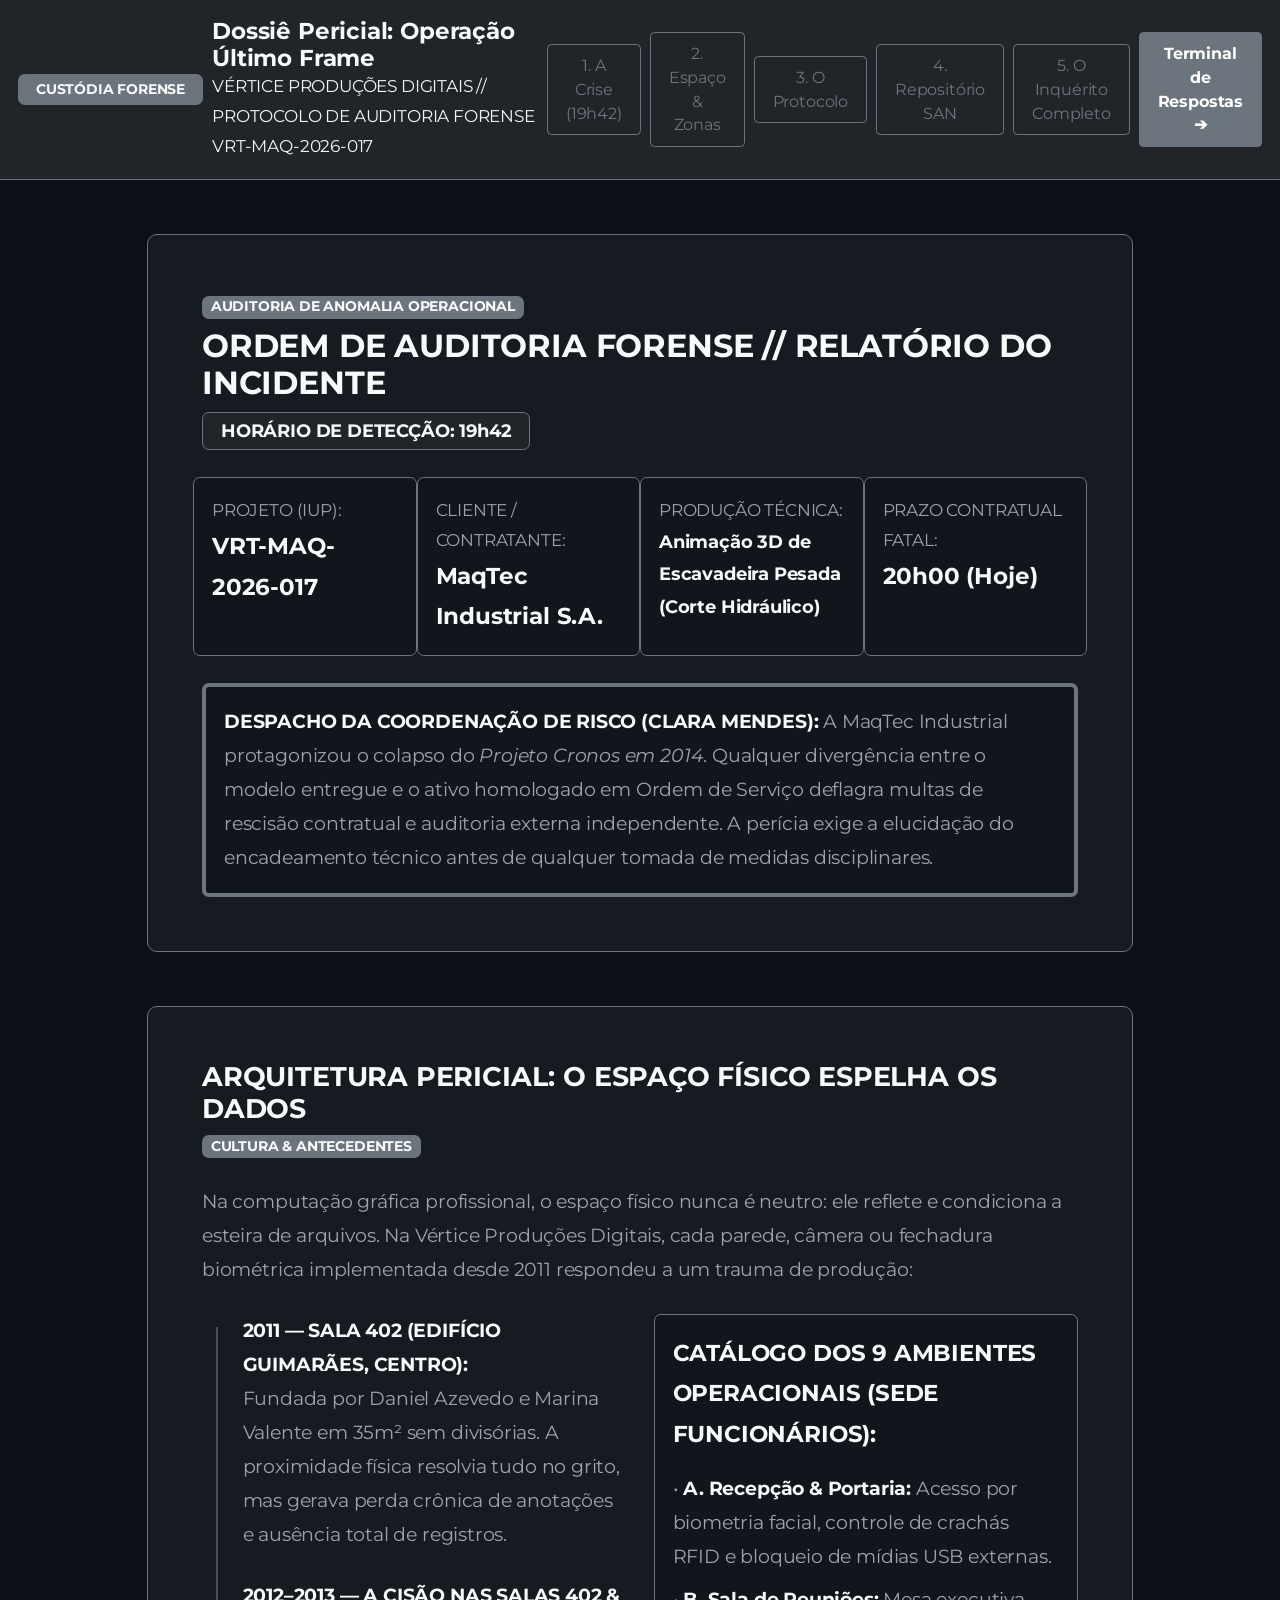
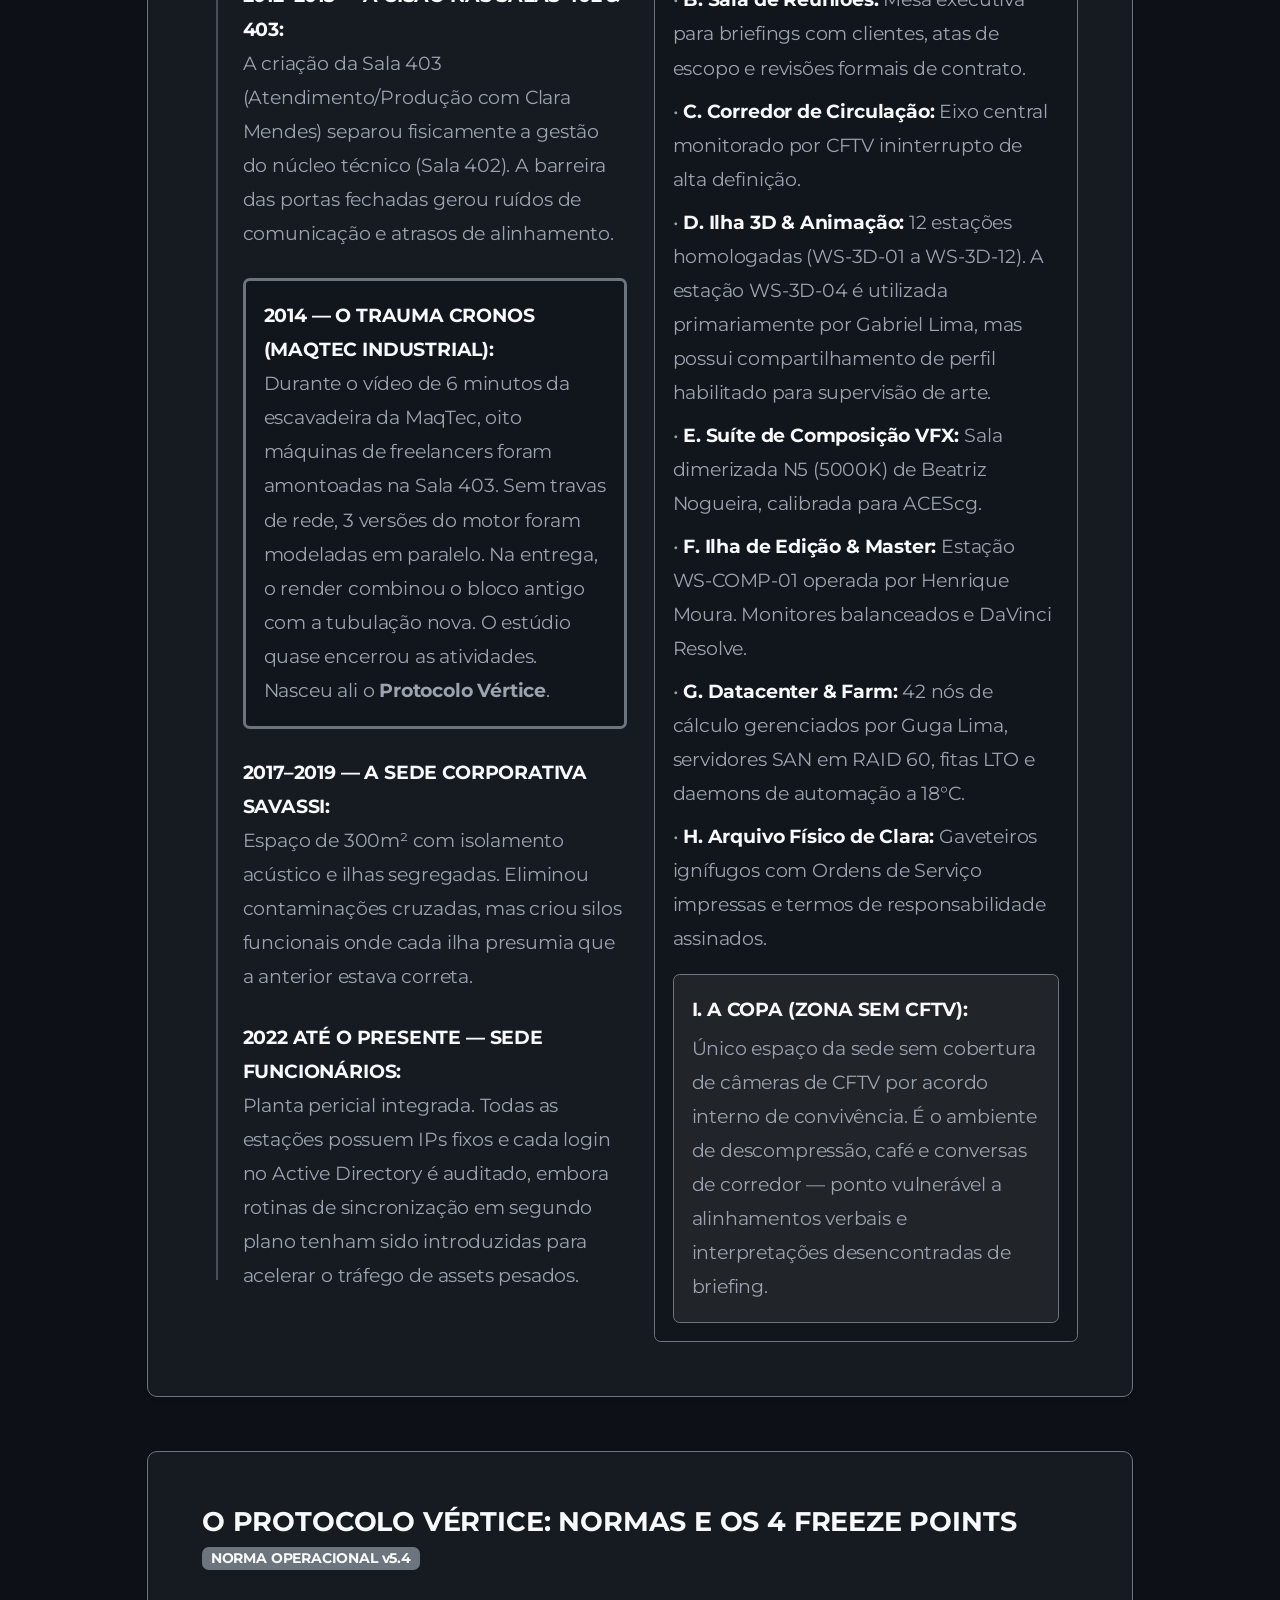
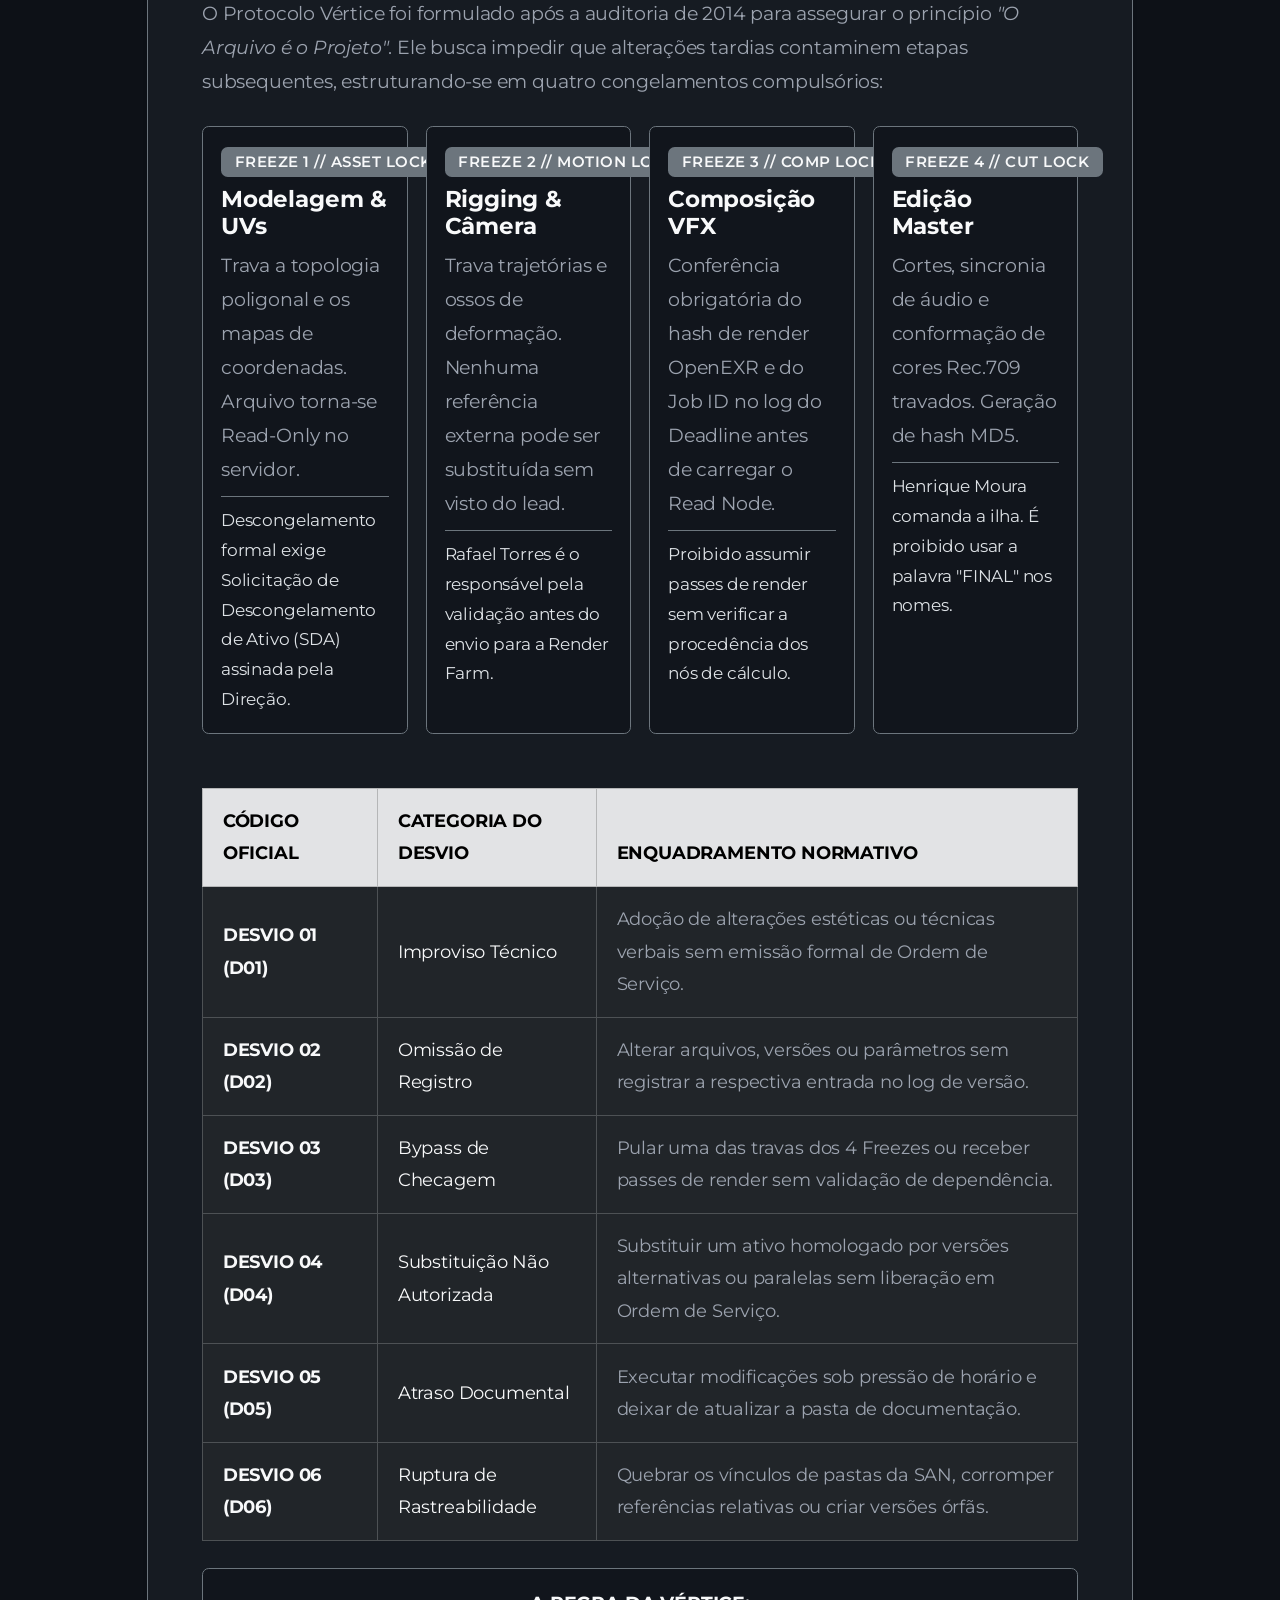
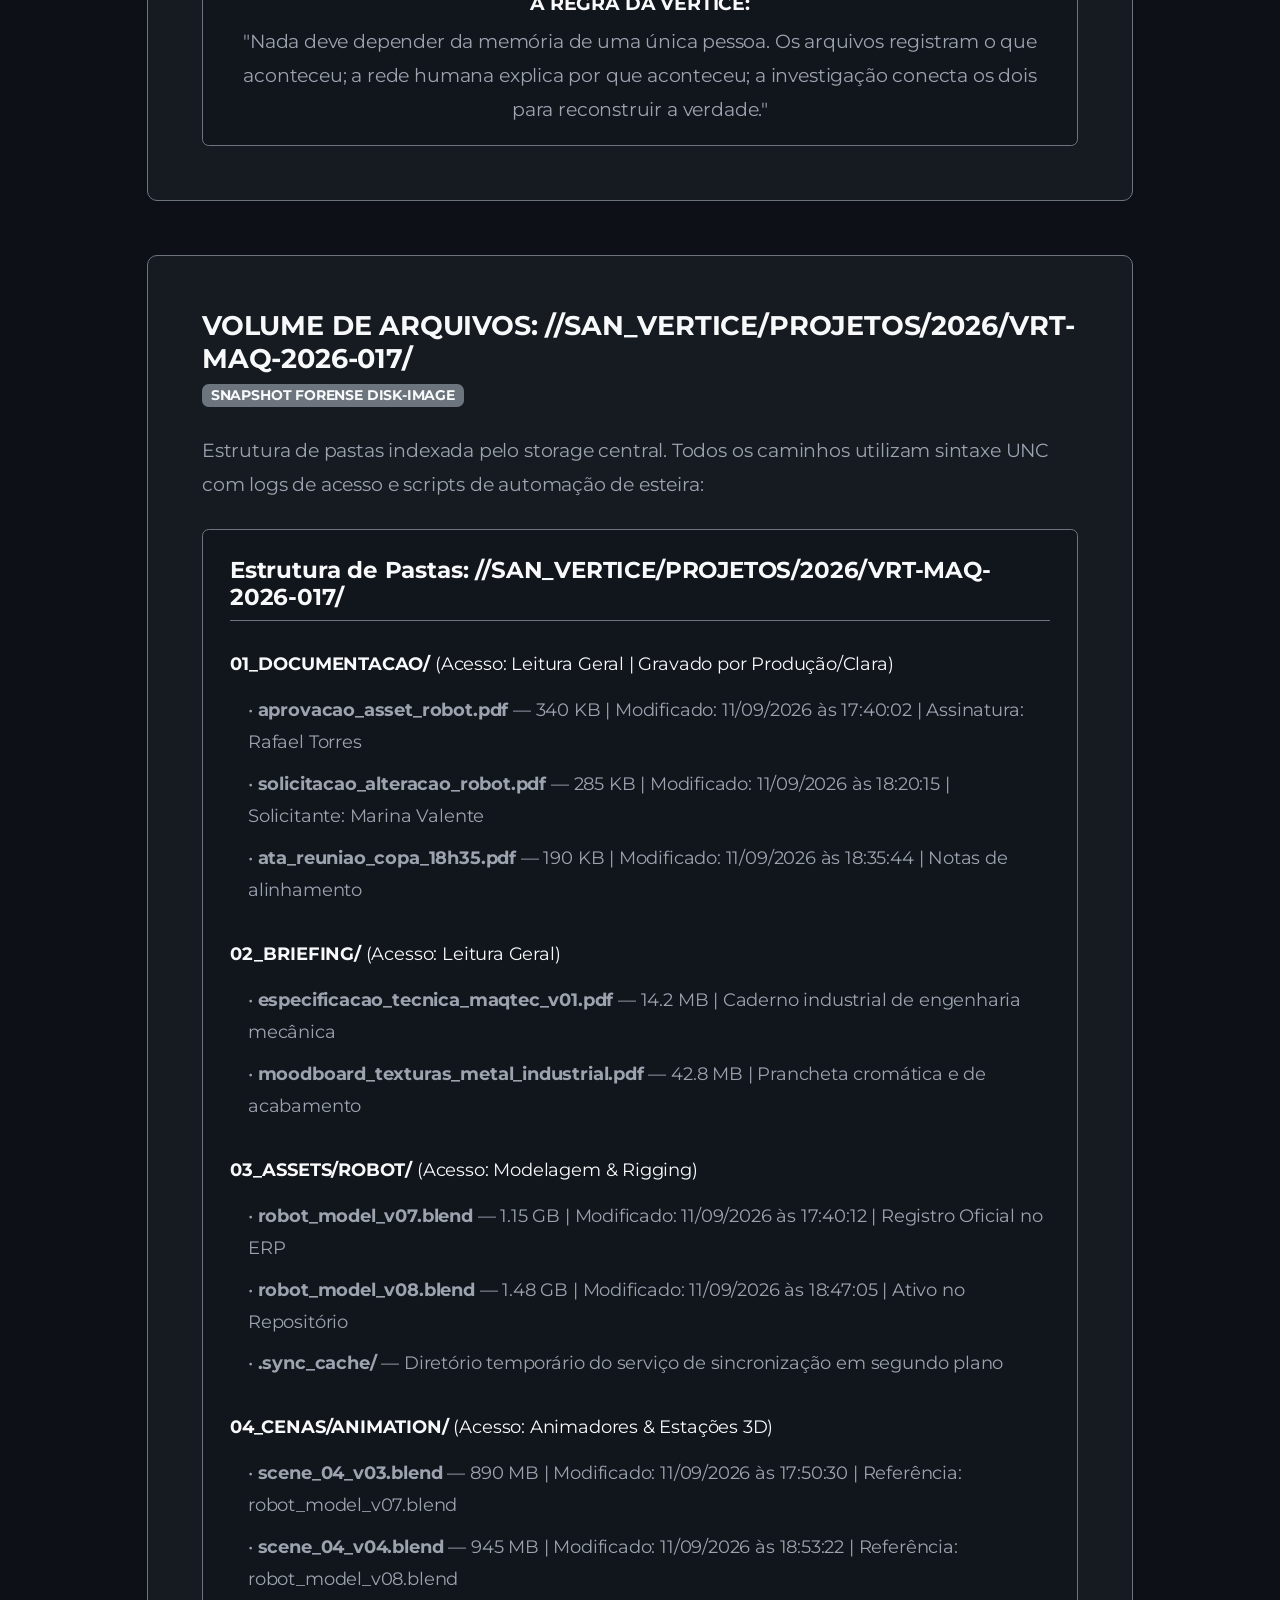
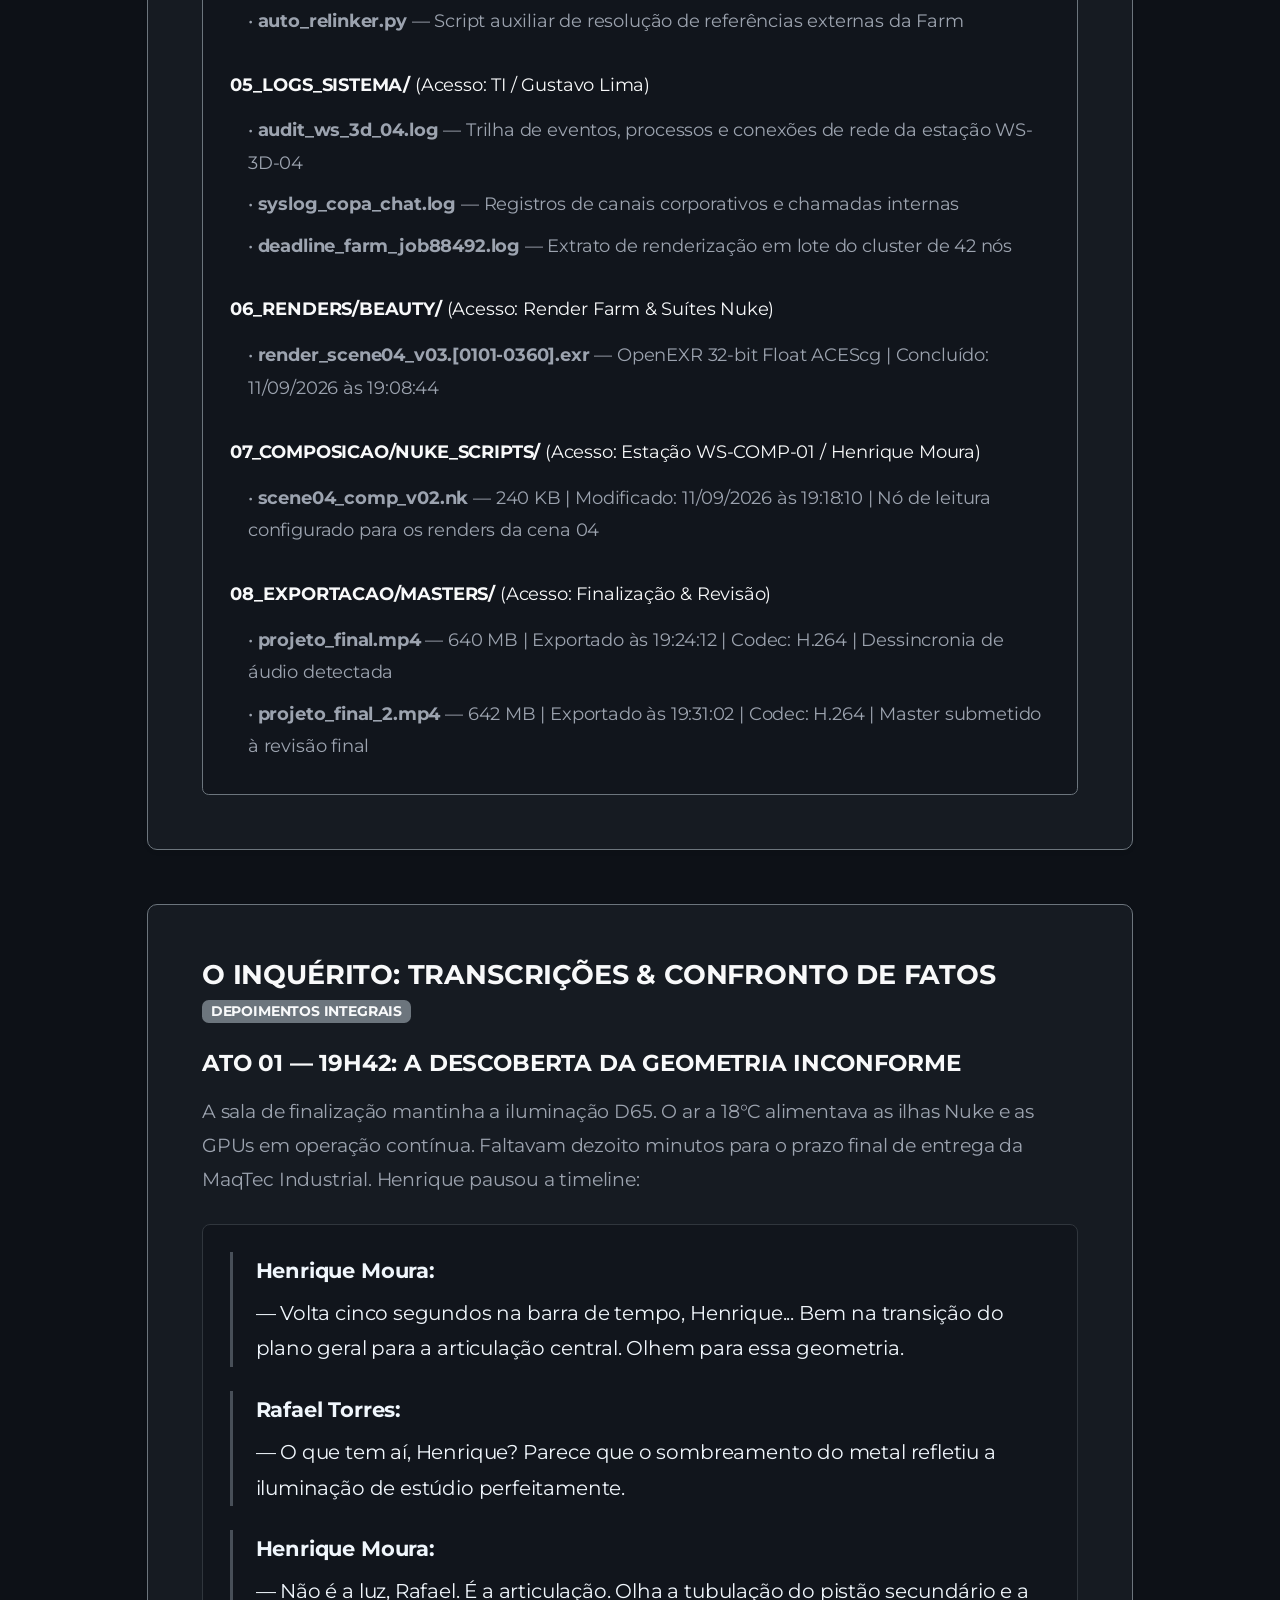
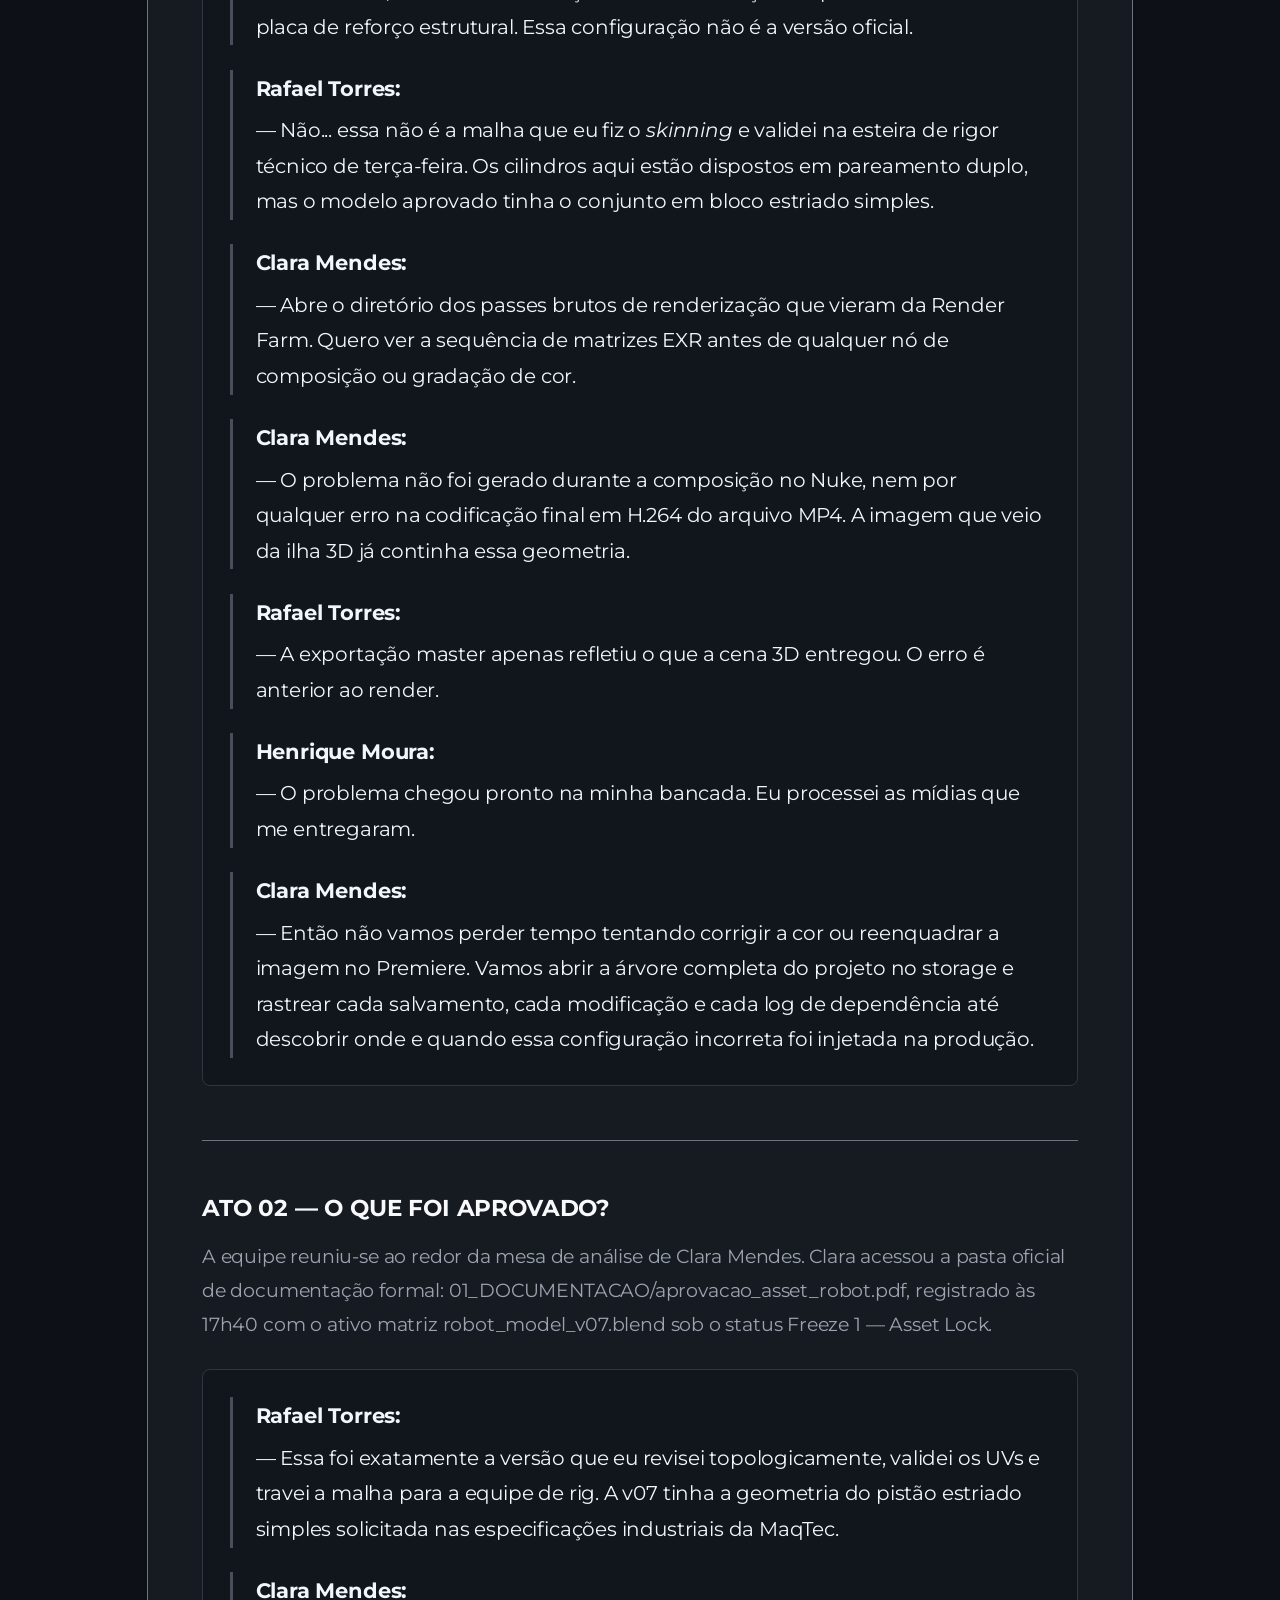
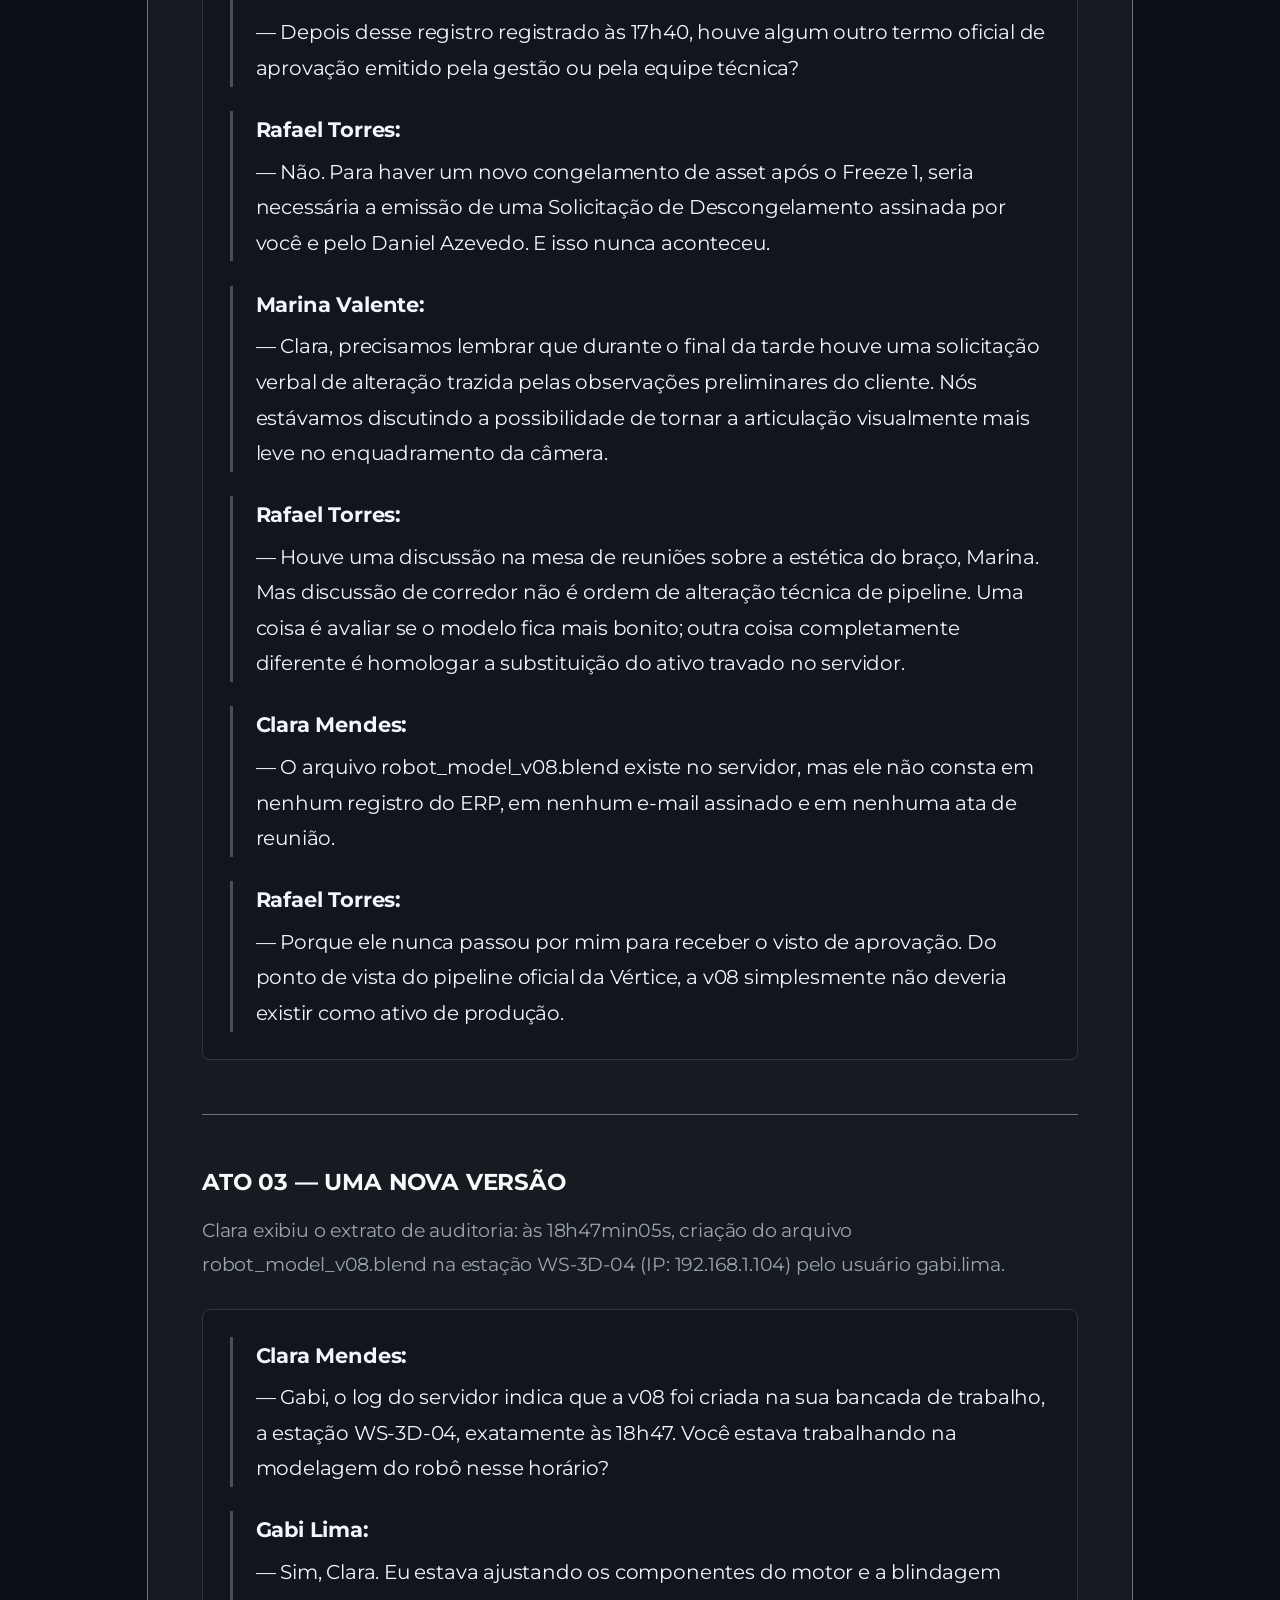
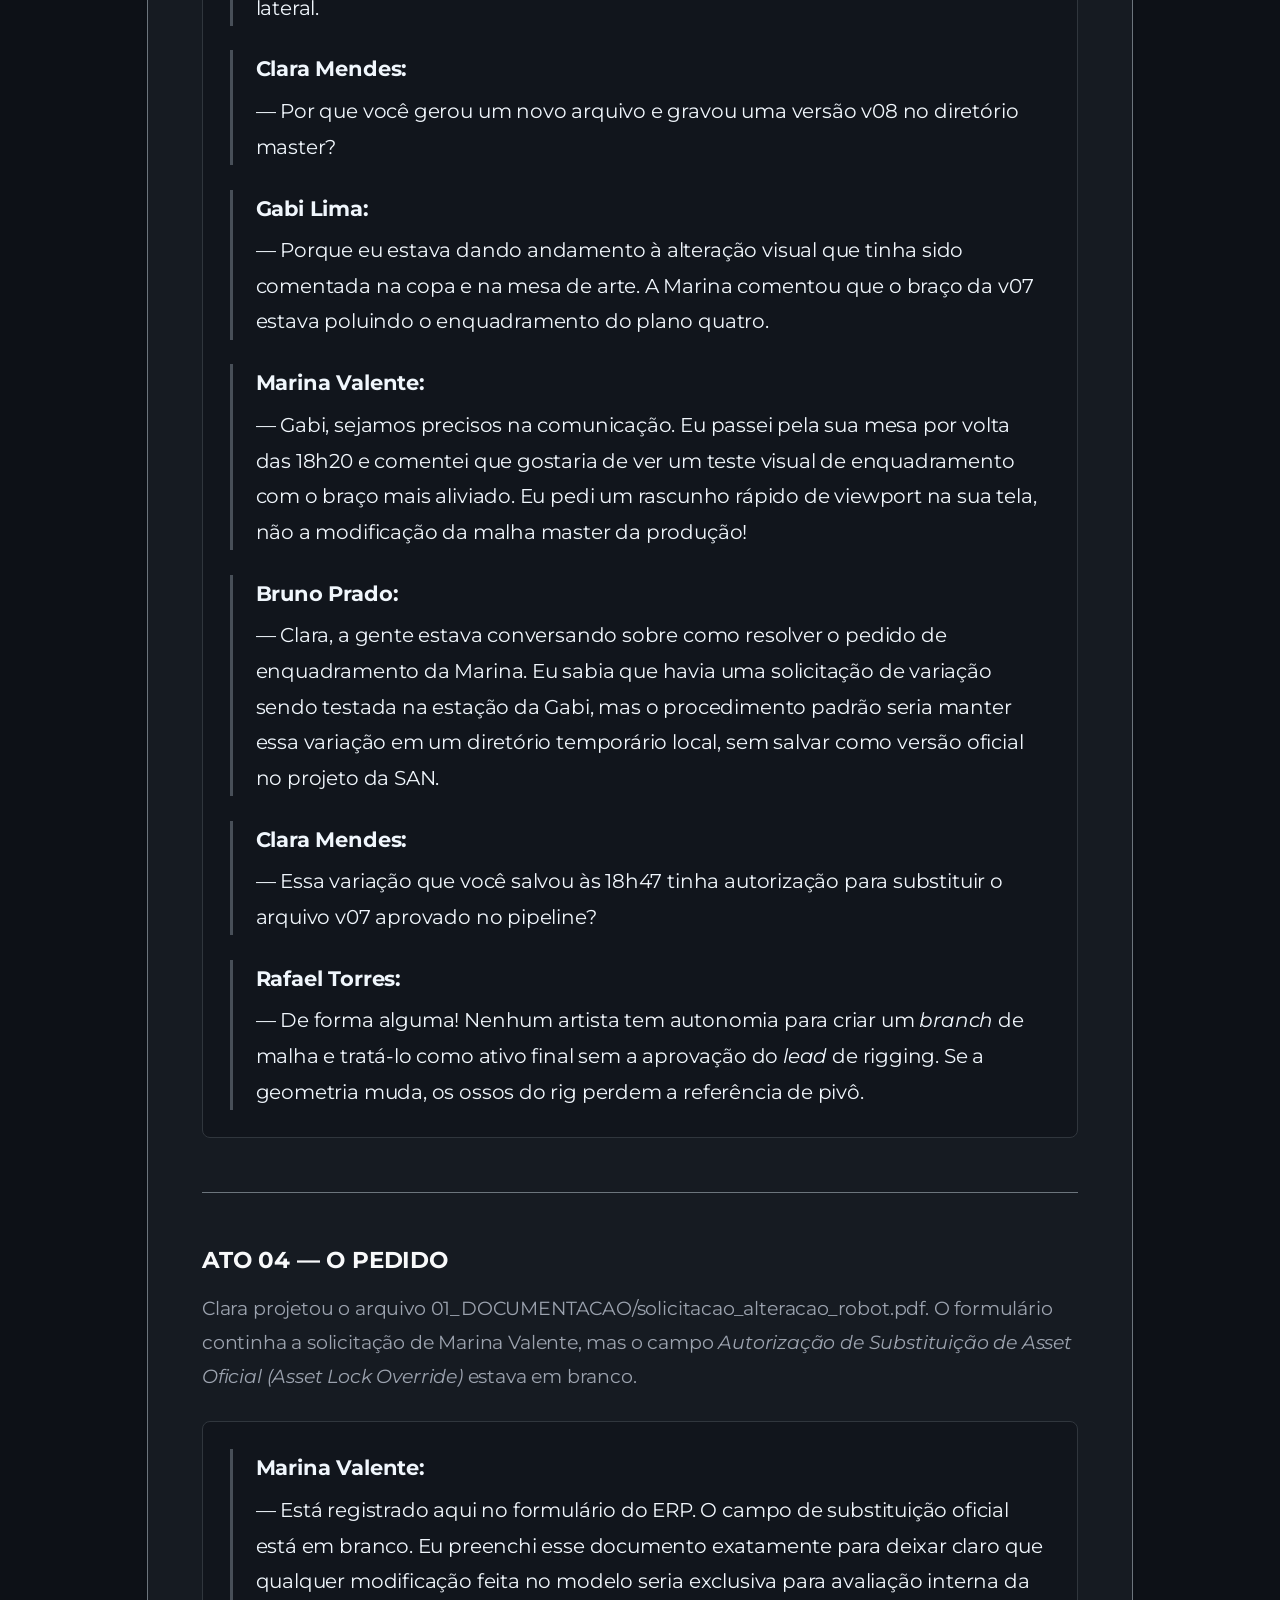
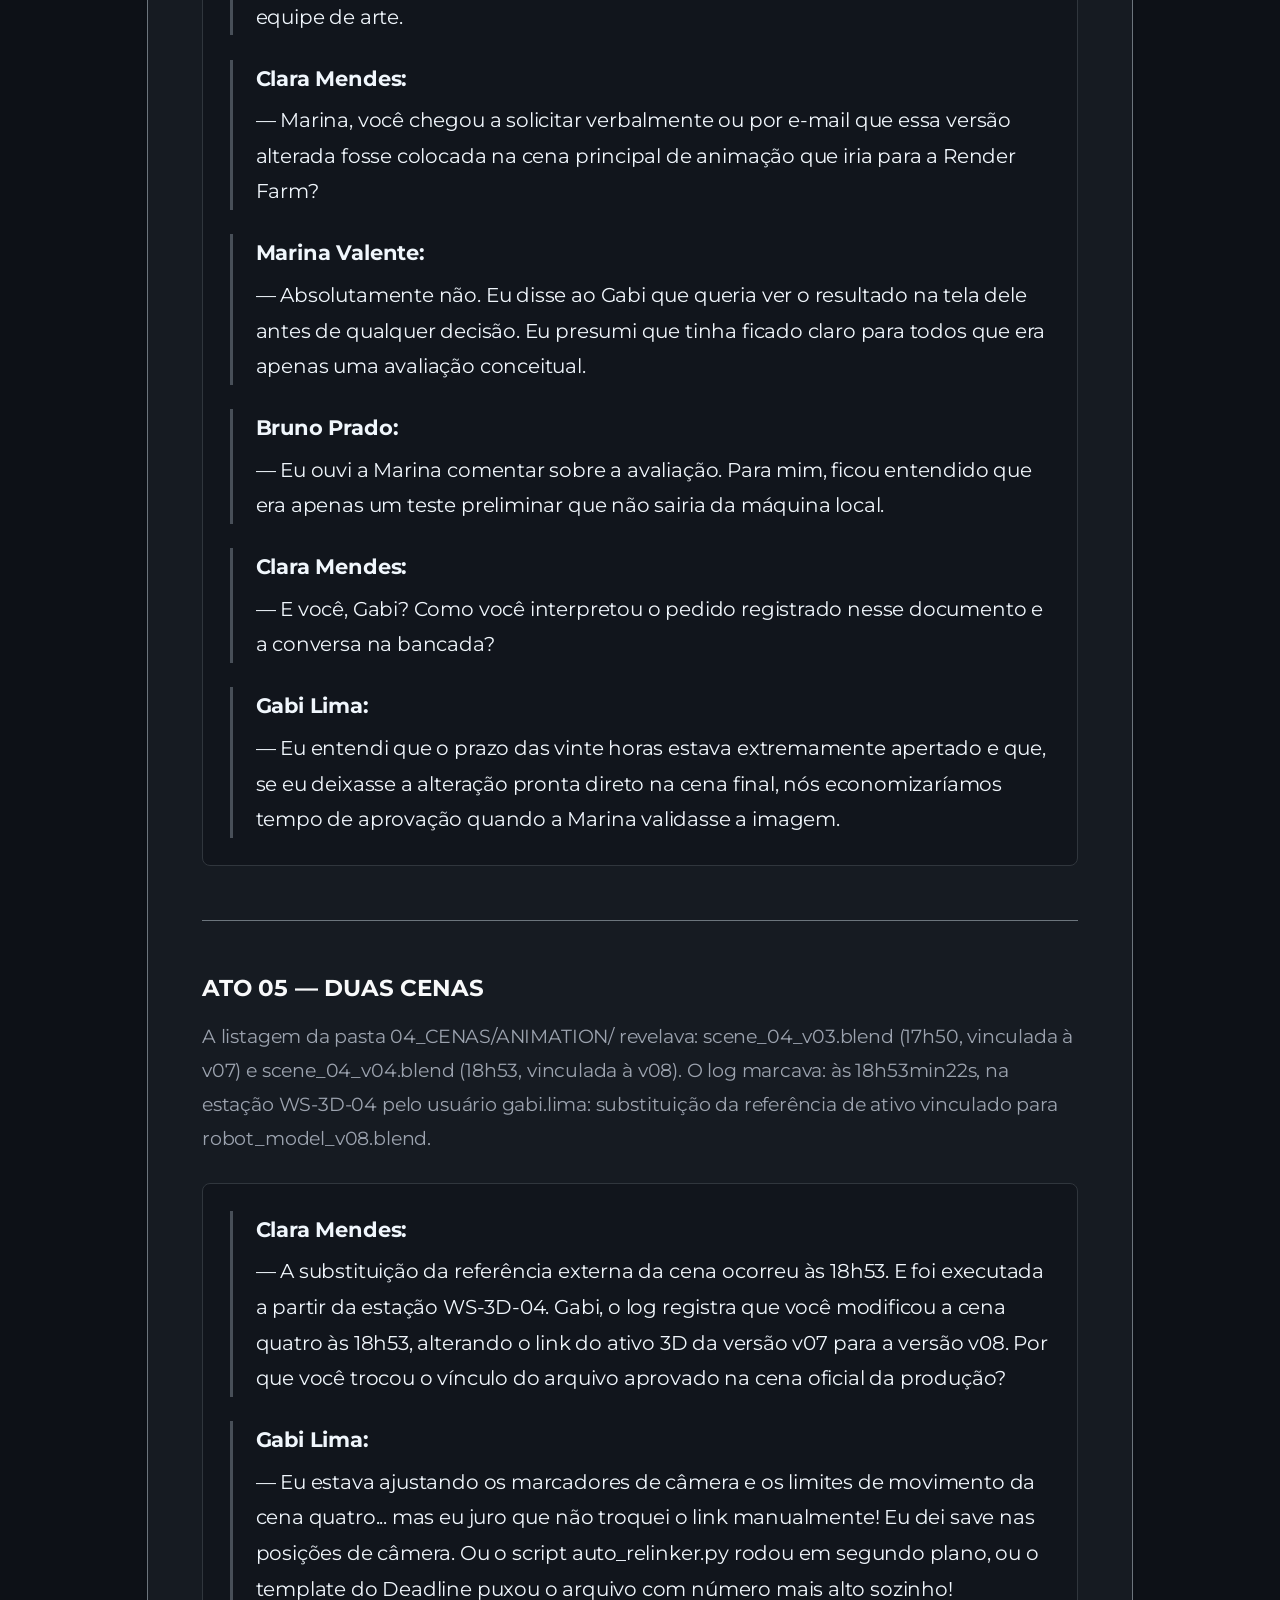
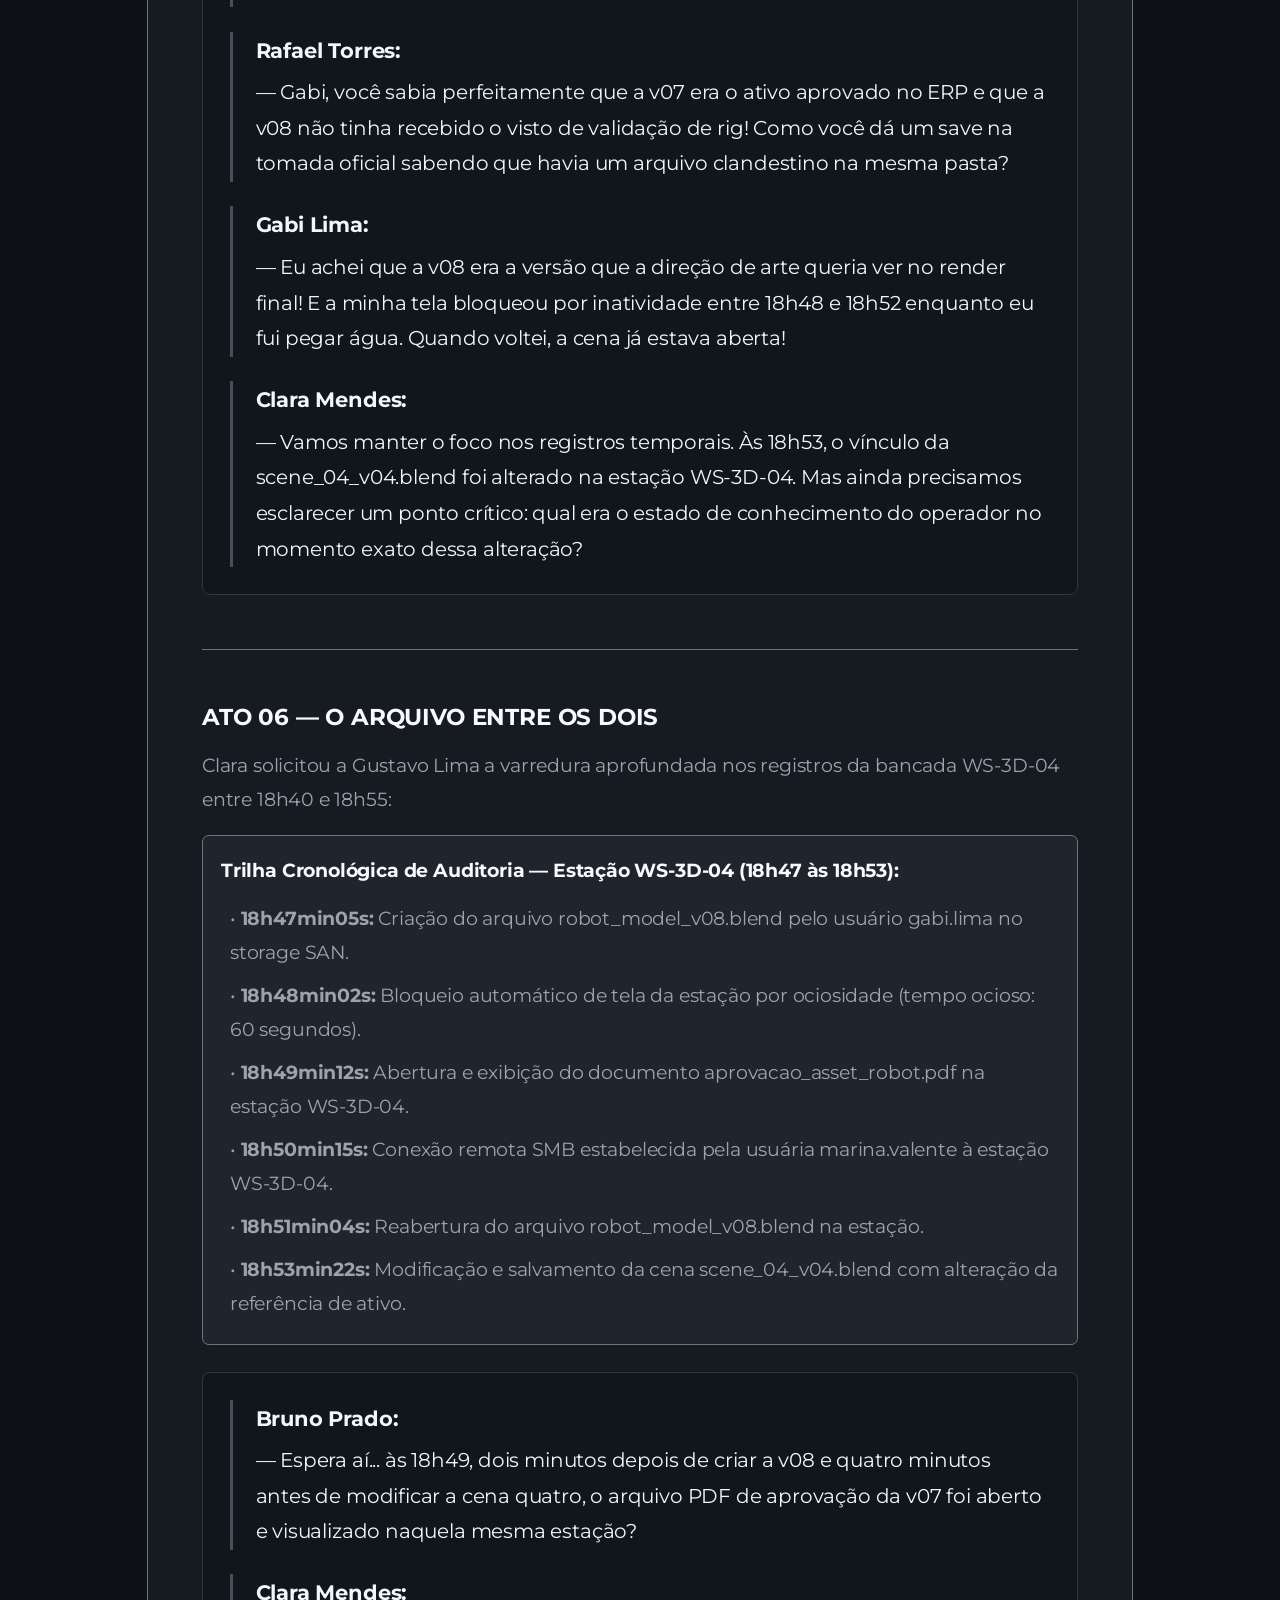
==== commit f815c1d2: "Update caso01-historia.html" ====
--- a/caso01-historia.html
+++ b/caso01-historia.html
@@ -9,58 +9,63 @@
     <link href="https://cdn.jsdelivr.net/npm/bootstrap@5.3.3/dist/css/bootstrap.min.css" rel="stylesheet">
     <!-- Google Fonts -->
     <link
-        href="https://fonts.googleapis.com/css2?family=Fira+Code:wght@400;500;600;700&family=Montserrat:ital,wght@0,300;0,400;0,500;0,600;0,700;0,800;0,900;1,400&display=swap"
+        href="https://fonts.googleapis.com/css2?family=Montserrat:ital,wght@0,400;0,500;0,600;0,700;1,400&display=swap"
         rel="stylesheet">
     <style>
         :root {
-            --bg-body: #080a0f;
-            --bg-panel: #0f131c;
-            --bg-panel-alt: #151a27;
-            --bg-terminal: #05070b;
-            --border-dim: #1e2638;
-            --border-highlight: #2f3b54;
-            --border-active: #475569;
-            --text-main: #e2e8f0;
-            --text-sub: #94a3b8;
-            --text-muted: #64748b;
-            --accent-red: #ef4444;
-            --accent-red-dim: rgba(239, 68, 68, 0.12);
-            --accent-yellow: #f59e0b;
-            --accent-yellow-dim: rgba(245, 158, 11, 0.12);
-            --accent-cyan: #06b6d4;
-            --accent-cyan-dim: rgba(6, 182, 212, 0.12);
-            --accent-green: #10b981;
-            --accent-green-dim: rgba(16, 185, 129, 0.12);
+            --bg-body: #0d1117;
+            --bg-panel: #161b22;
+            --bg-panel-alt: #1f242d;
+            --bg-terminal: #11151c;
+            --border-dim: #30363d;
+            --border-highlight: #484f58;
+            --border-active: #6e7681;
+            --text-main: #f0f6fc;
+            --text-sub: #9ca3af;
+            --text-muted: #6b7280;
+        }
+
+        html {
+            font-size: 18px;
         }
 
         body {
             background-color: var(--bg-body);
             color: var(--text-main);
-            font-family: 'Montserrat', -apple-system, BlinkMacSystemFont, "Segoe UI", Roboto, sans-serif;
-            line-height: 1.7;
+            font-family: 'Montserrat', -apple-system, BlinkMacSystemFont, "Segoe UI", Roboto, "Helvetica Neue", Arial, sans-serif;
+            line-height: 1.8;
             letter-spacing: -0.01em;
             -webkit-font-smoothing: antialiased;
         }
 
-        code,
-        pre,
-        .font-monospace,
-        .terminal-text,
-        .log-line {
-            font-family: 'Fira Code', ui-monospace, SFMono-Regular, Menlo, Monaco, Consolas, monospace !important;
-        }
-
-        .extra-small {
-            font-size: 0.76rem;
+        main.container {
+            max-width: 1040px;
         }
 
         .text-light-sub {
             color: var(--text-sub) !important;
+        }
+
+        .lead-text {
+            font-size: 1.15rem;
+            line-height: 1.8;
+            color: var(--text-main);
+        }
+
+        .body-text {
+            font-size: 1.05rem;
+            line-height: 1.8;
+        }
+
+        small,
+        .small {
+            font-size: 0.92rem;
         }
 
         .bg-panel {
             background-color: var(--bg-panel);
             border: 1px solid var(--border-dim);
+            border-radius: 10px;
         }
 
         .bg-panel-alt {
@@ -70,6 +75,7 @@
         .bg-terminal {
             background-color: var(--bg-terminal);
             border: 1px solid var(--border-dim);
+            border-radius: 8px;
         }
 
         .timeline-connector {
@@ -88,103 +94,49 @@
         }
 
         .badge-freeze {
-            font-family: 'Fira Code', monospace;
             letter-spacing: 0.5px;
-            font-size: 0.72rem;
-            padding: 0.35rem 0.65rem;
-        }
-
-        .file-tree {
-            line-height: 1.55;
-            color: #93c5fd;
-        }
-
-        .file-tree .dir-title {
-            color: #fbbf24;
+            font-size: 0.85rem;
+            font-weight: 600;
+            padding: 0.4rem 0.75rem;
+        }
+
+        .table-custom th,
+        .table-custom td {
+            padding: 0.9rem 1.1rem;
+            font-size: 1rem;
+        }
+
+        .dialogo-bloco {
+            background: var(--bg-terminal);
+            border: 1px solid var(--border-dim);
+            border-radius: 8px;
+            padding: 1.5rem;
+            margin: 1.5rem 0;
+        }
+
+        .dialogo-fala {
+            margin-bottom: 1.35rem;
+            padding-left: 1.25rem;
+            border-left: 3px solid var(--border-highlight);
+        }
+
+        .dialogo-fala:last-child {
+            margin-bottom: 0;
+        }
+
+        .dialogo-nome {
+            font-size: 1.15rem;
             font-weight: 700;
-        }
-
-        .file-tree .file-ok {
-            color: #34d399;
-        }
-
-        .file-tree .file-warn {
-            color: #f87171;
-            font-weight: 600;
-        }
-
-        .file-tree .file-meta {
-            color: #64748b;
-        }
-
-        .log-box {
-            max-height: 420px;
-            overflow-y: auto;
-            border: 1px solid var(--border-dim);
-        }
-
-        .quadrant-box {
-            background-color: #03060a;
-            border: 1px solid var(--border-dim);
-            border-radius: 6px;
-            padding: 1.25rem;
-            height: 100%;
-        }
-
-        .dialogo-bloco {
-            background: #090d15;
-            border: 1px solid var(--border-dim);
-            border-radius: 6px;
-            padding: 1.25rem;
-            margin: 1.25rem 0;
-        }
-
-        .dialogo-fala {
-            margin-bottom: 1rem;
-            padding-left: 1rem;
-            border-left: 3px solid var(--border-highlight);
-        }
-
-        .dialogo-fala.fala-henrique {
-            border-left-color: var(--accent-red);
-        }
-
-        .dialogo-fala.fala-rafael {
-            border-left-color: #3b82f6;
-        }
-
-        .dialogo-fala.fala-clara {
-            border-left-color: var(--accent-cyan);
-        }
-
-        .dialogo-fala.fala-marina {
-            border-left-color: var(--accent-yellow);
-        }
-
-        .dialogo-fala.fala-gabi {
-            border-left-color: #ec4899;
-        }
-
-        .dialogo-fala.fala-bruno {
-            border-left-color: #94a3b8;
-        }
-
-        .dialogo-fala.fala-guga {
-            border-left-color: var(--accent-green);
-        }
-
-        .dialogo-nome {
-            font-family: 'Fira Code', monospace;
-            font-size: 0.8rem;
-            font-weight: 700;
-            margin-bottom: 0.25rem;
+            margin-bottom: 0.35rem;
             display: block;
+            color: var(--text-main);
         }
 
         .dialogo-texto {
-            font-size: 0.92rem;
-            color: #f1f5f9;
-            font-style: italic;
+            font-size: 1.1rem;
+            color: var(--text-main);
+            font-style: normal;
+            line-height: 1.8;
             margin: 0;
         }
 
@@ -210,17 +162,16 @@
 
 <body>
 
-    <!-- Header Fixo com Navegação Global -->
-    <header
-        class="navbar navbar-expand-xl navbar-dark bg-dark border-bottom border-danger px-3 py-2 py-md-3 sticky-top">
+    <!-- Header com Navegação Global -->
+    <header class="navbar navbar-expand-xl navbar-dark bg-dark border-bottom border-secondary px-3 py-3 sticky-top">
         <div class="container-fluid px-0">
             <div class="d-flex align-items-center gap-2 me-auto">
-                <span class="badge bg-danger text-light px-2 py-1 font-monospace extra-small">CUSTÓDIA FORENSE</span>
+                <span class="badge bg-secondary text-light px-3 py-2">CUSTÓDIA FORENSE</span>
                 <div>
-                    <h1 class="h6 m-0 text-light fw-bold mobile-brand-title">Dossiê Pericial: Operação Último Frame</h1>
-                    <small class="text-muted font-monospace d-none d-sm-block extra-small">
+                    <h1 class="h5 m-0 text-light fw-bold">Dossiê Pericial: Operação Último Frame</h1>
+                    <div class="text-sub small d-none d-sm-block">
                         VÉRTICE PRODUÇÕES DIGITAIS // PROTOCOLO DE AUDITORIA FORENSE VRT-MAQ-2026-017
-                    </small>
+                    </div>
                 </div>
             </div>
 
@@ -234,24 +185,29 @@
             <!-- Links Rápidos -->
             <div class="collapse navbar-collapse mt-3 mt-xl-0" id="navMenuDossie">
                 <nav
-                    class="d-flex flex-column flex-xl-row align-items-stretch align-items-xl-center gap-2 ms-xl-auto font-monospace small">
-                    <a href="#secao-origem-crise" class="btn btn-outline-secondary btn-sm text-start text-xl-center">
-                        🚨 1. A Crise (19h42)
+                    class="d-flex flex-column flex-xl-row align-items-stretch align-items-xl-center gap-2 ms-xl-auto small">
+                    <a href="#secao-origem-crise"
+                        class="btn btn-outline-secondary btn-sm px-3 py-2 text-start text-xl-center">
+                        1. A Crise (19h42)
                     </a>
-                    <a href="#secao-memoria-espaco" class="btn btn-outline-warning btn-sm text-start text-xl-center">
-                        🏛️ 2. Espaço & Zonas
+                    <a href="#secao-memoria-espaco"
+                        class="btn btn-outline-secondary btn-sm px-3 py-2 text-start text-xl-center">
+                        2. Espaço & Zonas
                     </a>
-                    <a href="#secao-protocolo-leis" class="btn btn-outline-success btn-sm text-start text-xl-center">
-                        🛡️ 3. O Protocolo
+                    <a href="#secao-protocolo-leis"
+                        class="btn btn-outline-secondary btn-sm px-3 py-2 text-start text-xl-center">
+                        3. O Protocolo
                     </a>
-                    <a href="#secao-storage-san" class="btn btn-outline-info btn-sm text-start text-xl-center">
-                        📁 4. Repositório SAN
+                    <a href="#secao-storage-san"
+                        class="btn btn-outline-secondary btn-sm px-3 py-2 text-start text-xl-center">
+                        4. Repositório SAN
                     </a>
-                    <a href="#secao-atos-periciais" class="btn btn-outline-danger btn-sm text-start text-xl-center">
-                        🎬 5. O Inquérito Completo
+                    <a href="#secao-atos-periciais"
+                        class="btn btn-outline-secondary btn-sm px-3 py-2 text-start text-xl-center">
+                        5. O Inquérito Completo
                     </a>
-                    <a href="index.html" class="btn btn-primary btn-sm text-start text-xl-center fw-bold">
-                        📟 Terminal de Respostas ➔
+                    <a href="index.html" class="btn btn-secondary btn-sm px-3 py-2 text-start text-xl-center fw-bold">
+                        Terminal de Respostas ➔
                     </a>
                 </nav>
             </div>
@@ -263,42 +219,39 @@
         <!-- ========================================================================= -->
         <!-- 1. IDENTIFICAÇÃO DA ORDEM DE SERVIÇO & ALERTA DE RISCO -->
         <!-- ========================================================================= -->
-        <section id="secao-origem-crise" class="card bg-panel border-danger shadow-lg mb-4 mb-md-5 p-3 p-md-4">
-            <div class="d-flex justify-content-between align-items-center mb-3 flex-wrap gap-2">
+        <section id="secao-origem-crise" class="card bg-panel border-secondary shadow-sm mb-4 mb-md-5 p-4 p-md-5">
+            <div class="d-flex justify-content-between align-items-center mb-4 flex-wrap gap-2">
                 <div>
-                    <span class="badge bg-danger text-light font-monospace extra-small mb-1">AUDITORIA DE ANOMALIA
-                        OPERACIONAL</span>
-                    <h2 class="h4 text-danger fw-bold m-0 font-monospace">ORDEM DE AUDITORIA FORENSE // RELATÓRIO DO
-                        INCIDENTE</h2>
-                </div>
-                <div class="text-end font-monospace">
-                    <span class="badge bg-black border border-danger text-danger px-3 py-2 fs-6">HORÁRIO DE DETECÇÃO:
+                    <span class="badge bg-secondary text-light mb-2">AUDITORIA DE ANOMALIA OPERACIONAL</span>
+                    <h2 class="h3 text-light fw-bold m-0">ORDEM DE AUDITORIA FORENSE // RELATÓRIO DO INCIDENTE</h2>
+                </div>
+                <div class="text-end">
+                    <span class="badge bg-dark border border-secondary text-light px-3 py-2 fs-6">HORÁRIO DE DETECÇÃO:
                         19h42</span>
                 </div>
             </div>
 
-            <div class="row g-3 font-monospace extra-small text-light-sub">
-                <div class="col-sm-6 col-lg-3 p-2 bg-terminal rounded">
-                    <span class="text-muted d-block">PROJETO (IUP):</span>
-                    <strong class="text-info fs-6">VRT-MAQ-2026-017</strong>
-                </div>
-                <div class="col-sm-6 col-lg-3 p-2 bg-terminal rounded">
-                    <span class="text-muted d-block">CLIENTE / CONTRATANTE:</span>
-                    <strong class="text-warning fs-6">MaqTec Industrial S.A.</strong>
-                </div>
-                <div class="col-sm-6 col-lg-3 p-2 bg-terminal rounded">
-                    <span class="text-muted d-block">PRODUÇÃO TÉCNICA:</span>
-                    <strong class="text-light">Animação 3D de Escavadeira Pesada (Corte Hidráulico)</strong>
-                </div>
-                <div class="col-sm-6 col-lg-3 p-2 bg-terminal rounded">
-                    <span class="text-muted d-block">PRAZO CONTRATUAL FATAL:</span>
-                    <strong class="text-danger fs-6">20h00 (Hoje)</strong>
-                </div>
-            </div>
-
-            <div
-                class="p-3 bg-black border-start border-danger border-4 rounded font-monospace extra-small text-light-sub mt-3">
-                <strong class="text-danger">DESPACHO DA COORDENAÇÃO DE RISCO (CLARA MENDES):</strong>
+            <div class="row g-3 text-light-sub">
+                <div class="col-sm-6 col-lg-3 p-3 bg-terminal rounded border border-secondary">
+                    <span class="text-sub d-block small">PROJETO (IUP):</span>
+                    <strong class="text-light fs-5">VRT-MAQ-2026-017</strong>
+                </div>
+                <div class="col-sm-6 col-lg-3 p-3 bg-terminal rounded border border-secondary">
+                    <span class="text-sub d-block small">CLIENTE / CONTRATANTE:</span>
+                    <strong class="text-light fs-5">MaqTec Industrial S.A.</strong>
+                </div>
+                <div class="col-sm-6 col-lg-3 p-3 bg-terminal rounded border border-secondary">
+                    <span class="text-sub d-block small">PRODUÇÃO TÉCNICA:</span>
+                    <strong class="text-light fs-6">Animação 3D de Escavadeira Pesada (Corte Hidráulico)</strong>
+                </div>
+                <div class="col-sm-6 col-lg-3 p-3 bg-terminal rounded border border-secondary">
+                    <span class="text-sub d-block small">PRAZO CONTRATUAL FATAL:</span>
+                    <strong class="text-light fs-5">20h00 (Hoje)</strong>
+                </div>
+            </div>
+
+            <div class="p-3 bg-terminal border-start border-secondary border-4 rounded text-light-sub mt-4 body-text">
+                <strong class="text-light">DESPACHO DA COORDENAÇÃO DE RISCO (CLARA MENDES):</strong>
                 A MaqTec Industrial protagonizou o colapso do <em>Projeto Cronos em 2014</em>. Qualquer divergência
                 entre o modelo entregue e o ativo homologado em Ordem de Serviço deflagra multas de rescisão contratual
                 e auditoria externa independente. A perícia exige a elucidação do encadeamento técnico antes de qualquer
@@ -309,51 +262,49 @@
         <!-- ========================================================================= -->
         <!-- 2. MEMÓRIA HISTÓRICA & A ARQUITETURA FORENSE DA SEDE -->
         <!-- ========================================================================= -->
-        <section id="secao-memoria-espaco" class="card bg-panel border-warning shadow mb-4 mb-md-5 p-3 p-md-4">
-            <div class="d-flex justify-content-between align-items-center mb-3 flex-wrap gap-2">
-                <h3 class="h5 text-warning fw-bold m-0 font-monospace">🏛️ ARQUITETURA PERICIAL: O ESPAÇO FÍSICO ESPELHA
-                    OS DADOS</h3>
-                <span class="badge bg-warning text-dark font-monospace fw-bold extra-small">CULTURA &
-                    ANTECEDENTES</span>
-            </div>
-
-            <p class="text-light-sub small">
+        <section id="secao-memoria-espaco" class="card bg-panel border-secondary shadow-sm mb-4 mb-md-5 p-4 p-md-5">
+            <div class="d-flex justify-content-between align-items-center mb-4 flex-wrap gap-2">
+                <h3 class="h4 text-light fw-bold m-0">ARQUITETURA PERICIAL: O ESPAÇO FÍSICO ESPELHA OS DADOS</h3>
+                <span class="badge bg-secondary text-light fw-bold">CULTURA & ANTECEDENTES</span>
+            </div>
+
+            <p class="body-text text-light-sub mb-4">
                 Na computação gráfica profissional, o espaço físico nunca é neutro: ele reflete e condiciona a esteira
                 de arquivos. Na Vértice Produções Digitais, cada parede, câmera ou fechadura biométrica implementada
                 desde 2011 respondeu a um trauma de produção:
             </p>
 
-            <div class="row g-3">
+            <div class="row g-4">
                 <div class="col-lg-6">
-                    <div class="timeline-connector font-monospace extra-small">
-                        <div class="mb-3">
-                            <strong class="text-info d-block">2011 — SALA 402 (EDIFÍCIO GUIMARÃES, CENTRO):</strong>
+                    <div class="timeline-connector body-text">
+                        <div class="mb-4">
+                            <strong class="text-light d-block">2011 — SALA 402 (EDIFÍCIO GUIMARÃES, CENTRO):</strong>
                             <span class="text-light-sub">Fundada por Daniel Azevedo e Marina Valente em 35m² sem
                                 divisórias. A proximidade física resolvia tudo no grito, mas gerava perda crônica de
                                 anotações e ausência total de registros.</span>
                         </div>
-                        <div class="mb-3">
-                            <strong class="text-info d-block">2012–2013 — A CISÃO NAS SALAS 402 & 403:</strong>
+                        <div class="mb-4">
+                            <strong class="text-light d-block">2012–2013 — A CISÃO NAS SALAS 402 & 403:</strong>
                             <span class="text-light-sub">A criação da Sala 403 (Atendimento/Produção com Clara Mendes)
                                 separou fisicamente a gestão do núcleo técnico (Sala 402). A barreira das portas
                                 fechadas gerou ruídos de comunicação e atrasos de alinhamento.</span>
                         </div>
-                        <div class="mb-3 p-2 bg-terminal border-start border-danger border-3 rounded">
-                            <strong class="text-danger d-block">2014 — O TRAUMA CRONOS (MAQTEC INDUSTRIAL):</strong>
+                        <div class="mb-4 p-3 bg-terminal border-start border-secondary border-3 rounded">
+                            <strong class="text-light d-block">2014 — O TRAUMA CRONOS (MAQTEC INDUSTRIAL):</strong>
                             <span class="text-light-sub">Durante o vídeo de 6 minutos da escavadeira da MaqTec, oito
                                 máquinas de freelancers foram amontoadas na Sala 403. Sem travas de rede, 3 versões do
                                 motor foram modeladas em paralelo. Na entrega, o render combinou o bloco antigo com a
                                 tubulação nova. O estúdio quase encerrou as atividades. Nasceu ali o <strong>Protocolo
                                     Vértice</strong>.</span>
                         </div>
-                        <div class="mb-3">
-                            <strong class="text-info d-block">2017–2019 — A SEDE CORPORATIVA SAVASSI:</strong>
+                        <div class="mb-4">
+                            <strong class="text-light d-block">2017–2019 — A SEDE CORPORATIVA SAVASSI:</strong>
                             <span class="text-light-sub">Espaço de 300m² com isolamento acústico e ilhas segregadas.
                                 Eliminou contaminações cruzadas, mas criou silos funcionais onde cada ilha presumia que
                                 a anterior estava correta.</span>
                         </div>
                         <div>
-                            <strong class="text-success d-block">2022 ATÉ O PRESENTE — SEDE FUNCIONÁRIOS:</strong>
+                            <strong class="text-light d-block">2022 ATÉ O PRESENTE — SEDE FUNCIONÁRIOS:</strong>
                             <span class="text-light-sub">Planta pericial integrada. Todas as estações possuem IPs fixos
                                 e cada login no Active Directory é auditado, embora rotinas de sincronização em segundo
                                 plano tenham sido introduzidas para acelerar o tráfego de assets pesados.</span>
@@ -362,35 +313,35 @@
                 </div>
 
                 <div class="col-lg-6">
-                    <div class="p-3 bg-terminal rounded border border-secondary font-monospace extra-small">
-                        <strong class="text-warning d-block mb-2">CATÁLOGO DOS 9 AMBIENTES OPERACIONAIS (SEDE
+                    <div class="p-3 bg-terminal rounded border border-secondary body-text">
+                        <strong class="text-light d-block mb-3 fs-5">CATÁLOGO DOS 9 AMBIENTES OPERACIONAIS (SEDE
                             FUNCIONÁRIOS):</strong>
                         <ul class="list-unstyled mb-0 text-light-sub">
-                            <li class="mb-1">• <strong class="text-light">A. Recepção & Portaria:</strong> Acesso por
+                            <li class="mb-2">• <strong class="text-light">A. Recepção & Portaria:</strong> Acesso por
                                 biometria facial, controle de crachás RFID e bloqueio de mídias USB externas.</li>
-                            <li class="mb-1">• <strong class="text-light">B. Sala de Reuniões:</strong> Mesa executiva
+                            <li class="mb-2">• <strong class="text-light">B. Sala de Reuniões:</strong> Mesa executiva
                                 para briefings com clientes, atas de escopo e revisões formais de contrato.</li>
-                            <li class="mb-1">• <strong class="text-light">C. Corredor de Circulação:</strong> Eixo
+                            <li class="mb-2">• <strong class="text-light">C. Corredor de Circulação:</strong> Eixo
                                 central monitorado por CFTV ininterrupto de alta definição.</li>
-                            <li class="mb-1">• <strong class="text-info">D. Ilha 3D & Animação:</strong> 12 estações
-                                homologadas (WS-3D-01 a WS-3D-12). A estação <code>WS-3D-04</code> é utilizada
+                            <li class="mb-2">• <strong class="text-light">D. Ilha 3D & Animação:</strong> 12 estações
+                                homologadas (WS-3D-01 a WS-3D-12). A estação WS-3D-04 é utilizada
                                 primariamente por Gabriel Lima, mas possui compartilhamento de perfil habilitado para
                                 supervisão de arte.</li>
-                            <li class="mb-1">• <strong class="text-info">E. Suíte de Composição VFX:</strong> Sala
+                            <li class="mb-2">• <strong class="text-light">E. Suíte de Composição VFX:</strong> Sala
                                 dimerizada N5 (5000K) de Beatriz Nogueira, calibrada para ACEScg.</li>
-                            <li class="mb-1">• <strong class="text-info">F. Ilha de Edição & Master:</strong> Estação
+                            <li class="mb-2">• <strong class="text-light">F. Ilha de Edição & Master:</strong> Estação
                                 WS-COMP-01 operada por Henrique Moura. Monitores balanceados e DaVinci Resolve.</li>
-                            <li class="mb-1">• <strong class="text-success">G. Datacenter & Farm:</strong> 42 nós de
+                            <li class="mb-2">• <strong class="text-light">G. Datacenter & Farm:</strong> 42 nós de
                                 cálculo gerenciados por Guga Lima, servidores SAN em RAID 60, fitas LTO e daemons de
                                 automação a 18°C.</li>
-                            <li class="mb-1">• <strong class="text-light">H. Arquivo Físico de Clara:</strong>
+                            <li class="mb-2">• <strong class="text-light">H. Arquivo Físico de Clara:</strong>
                                 Gaveteiros ignífugos com Ordens de Serviço impressas e termos de responsabilidade
                                 assinados.</li>
-                            <li class="p-2 bg-dark rounded border border-danger mt-2">
-                                <strong class="text-danger d-block">⚠️ I. A COPA (ZONA CEGA DO ESTÚDIO):</strong>
+                            <li class="p-3 bg-dark rounded border border-secondary mt-3">
+                                <strong class="text-light d-block mb-1">I. A COPA (ZONA SEM CFTV):</strong>
                                 <span class="text-light-sub">Único espaço da sede sem cobertura de câmeras de CFTV por
-                                    acordo interno de convivência. É o ambiente tradicional de descompressão, café e
-                                    conversas informais de corredor — o ponto mais vulnerável a alinhamentos verbais e
+                                    acordo interno de convivência. É o ambiente de descompressão, café e
+                                    conversas de corredor — ponto vulnerável a alinhamentos verbais e
                                     interpretações desencontradas de briefing.</span>
                             </li>
                         </ul>
@@ -402,106 +353,104 @@
         <!-- ========================================================================= -->
         <!-- 3. O PROTOCOLO VÉRTICE: AS NORMAS DA PIPELINE E OS 4 FREEZES -->
         <!-- ========================================================================= -->
-        <section id="secao-protocolo-leis" class="card bg-panel border-success shadow mb-4 mb-md-5 p-3 p-md-4">
-            <div class="d-flex justify-content-between align-items-center mb-3 flex-wrap gap-2">
-                <h3 class="h5 text-success fw-bold m-0 font-monospace">🛡️ O PROTOCOLO VÉRTICE: NORMAS E OS 4 FREEZE
-                    POINTS</h3>
-                <span class="badge bg-success text-dark font-monospace fw-bold extra-small">NORMA OPERACIONAL
-                    v5.4</span>
-            </div>
-
-            <p class="text-light-sub small">
-                O Protocolo Vértice foi formulado após o colapso de 2014 para assegurar o princípio <em>"O Arquivo é o
+        <section id="secao-protocolo-leis" class="card bg-panel border-secondary shadow-sm mb-4 mb-md-5 p-4 p-md-5">
+            <div class="d-flex justify-content-between align-items-center mb-4 flex-wrap gap-2">
+                <h3 class="h4 text-light fw-bold m-0">O PROTOCOLO VÉRTICE: NORMAS E OS 4 FREEZE POINTS</h3>
+                <span class="badge bg-secondary text-light fw-bold">NORMA OPERACIONAL v5.4</span>
+            </div>
+
+            <p class="body-text text-light-sub mb-4">
+                O Protocolo Vértice foi formulado após a auditoria de 2014 para assegurar o princípio <em>"O Arquivo é o
                     Projeto"</em>. Ele busca impedir que alterações tardias contaminem etapas subsequentes,
                 estruturando-se em quatro congelamentos compulsórios:
             </p>
 
-            <div class="row g-3 mb-3 font-monospace">
+            <div class="row g-3 mb-4">
                 <div class="col-sm-6 col-xl-3">
-                    <div class="p-3 bg-terminal rounded border border-info h-100">
-                        <span class="badge bg-info text-dark mb-2 badge-freeze">FREEZE 1 // ASSET LOCK</span>
-                        <h6 class="text-light fw-bold mb-1">Modelagem & UVs</h6>
-                        <p class="extra-small text-light-sub mb-2">Trava a topologia poligonal e os mapas de
+                    <div class="p-3 bg-terminal rounded border border-secondary h-100">
+                        <span class="badge bg-secondary text-light mb-2 badge-freeze">FREEZE 1 // ASSET LOCK</span>
+                        <h6 class="text-light fw-bold mb-2 fs-5">Modelagem & UVs</h6>
+                        <p class="body-text text-light-sub mb-2">Trava a topologia poligonal e os mapas de
                             coordenadas. Arquivo torna-se Read-Only no servidor.</p>
-                        <small class="text-warning extra-small d-block border-top border-dark pt-1">Descongelamento
+                        <small class="text-sub d-block border-top border-secondary pt-2">Descongelamento
                             formal exige Solicitação de Descongelamento de Ativo (SDA) assinada pela Direção.</small>
                     </div>
                 </div>
                 <div class="col-sm-6 col-xl-3">
-                    <div class="p-3 bg-terminal rounded border border-primary h-100">
-                        <span class="badge bg-primary text-light mb-2 badge-freeze">FREEZE 2 // MOTION LOCK</span>
-                        <h6 class="text-light fw-bold mb-1">Rigging & Câmera</h6>
-                        <p class="extra-small text-light-sub mb-2">Trava trajetórias e ossos de deformação. Nenhuma
+                    <div class="p-3 bg-terminal rounded border border-secondary h-100">
+                        <span class="badge bg-secondary text-light mb-2 badge-freeze">FREEZE 2 // MOTION LOCK</span>
+                        <h6 class="text-light fw-bold mb-2 fs-5">Rigging & Câmera</h6>
+                        <p class="body-text text-light-sub mb-2">Trava trajetórias e ossos de deformação. Nenhuma
                             referência externa pode ser substituída sem visto do lead.</p>
-                        <small class="text-info extra-small d-block border-top border-dark pt-1">Rafael Torres é o
+                        <small class="text-sub d-block border-top border-secondary pt-2">Rafael Torres é o
                             responsável pela validação antes do envio para a Render Farm.</small>
                     </div>
                 </div>
                 <div class="col-sm-6 col-xl-3">
-                    <div class="p-3 bg-terminal rounded border border-warning h-100">
-                        <span class="badge bg-warning text-dark mb-2 badge-freeze">FREEZE 3 // COMP LOCK</span>
-                        <h6 class="text-light fw-bold mb-1">Composição VFX</h6>
-                        <p class="extra-small text-light-sub mb-2">Conferência obrigatória do hash de render OpenEXR e
+                    <div class="p-3 bg-terminal rounded border border-secondary h-100">
+                        <span class="badge bg-secondary text-light mb-2 badge-freeze">FREEZE 3 // COMP LOCK</span>
+                        <h6 class="text-light fw-bold mb-2 fs-5">Composição VFX</h6>
+                        <p class="body-text text-light-sub mb-2">Conferência obrigatória do hash de render OpenEXR e
                             do Job ID no log do Deadline antes de carregar o Read Node.</p>
-                        <small class="text-warning extra-small d-block border-top border-dark pt-1">Proibido assumir
+                        <small class="text-sub d-block border-top border-secondary pt-2">Proibido assumir
                             passes de render sem verificar a procedência dos nós de cálculo.</small>
                     </div>
                 </div>
                 <div class="col-sm-6 col-xl-3">
-                    <div class="p-3 bg-terminal rounded border border-danger h-100">
-                        <span class="badge bg-danger text-light mb-2 badge-freeze">FREEZE 4 // CUT LOCK</span>
-                        <h6 class="text-light fw-bold mb-1">Edição Master</h6>
-                        <p class="extra-small text-light-sub mb-2">Cortes, sincronia de áudio e conformação de cores
+                    <div class="p-3 bg-terminal rounded border border-secondary h-100">
+                        <span class="badge bg-secondary text-light mb-2 badge-freeze">FREEZE 4 // CUT LOCK</span>
+                        <h6 class="text-light fw-bold mb-2 fs-5">Edição Master</h6>
+                        <p class="body-text text-light-sub mb-2">Cortes, sincronia de áudio e conformação de cores
                             Rec.709 travados. Geração de hash MD5.</p>
-                        <small class="text-danger extra-small d-block border-top border-dark pt-1">Henrique Moura
+                        <small class="text-sub d-block border-top border-secondary pt-2">Henrique Moura
                             comanda a ilha. É proibido usar a palavra "FINAL" nos nomes.</small>
                     </div>
                 </div>
             </div>
 
-            <div class="table-responsive my-3">
-                <table class="table table-dark table-bordered table-sm font-monospace extra-small align-middle mb-0">
+            <div class="table-responsive my-4">
+                <table class="table table-dark table-bordered align-middle mb-0 table-custom">
                     <thead>
                         <tr class="table-secondary">
-                            <th style="width: 15%;">CÓDIGO OFICIAL</th>
+                            <th style="width: 20%;">CÓDIGO OFICIAL</th>
                             <th style="width: 25%;">CATEGORIA DO DESVIO</th>
                             <th>ENQUADRAMENTO NORMATIVO</th>
                         </tr>
                     </thead>
                     <tbody>
                         <tr>
-                            <td class="text-warning fw-bold">DESVIO 01 (D01)</td>
+                            <td class="text-light fw-bold">DESVIO 01 (D01)</td>
                             <td class="text-light">Improviso Técnico</td>
                             <td class="text-light-sub">Adoção de alterações estéticas ou técnicas verbais sem emissão
                                 formal de Ordem de Serviço.</td>
                         </tr>
                         <tr>
-                            <td class="text-warning fw-bold">DESVIO 02 (D02)</td>
+                            <td class="text-light fw-bold">DESVIO 02 (D02)</td>
                             <td class="text-light">Omissão de Registro</td>
                             <td class="text-light-sub">Alterar arquivos, versões ou parâmetros sem registrar a
                                 respectiva entrada no log de versão.</td>
                         </tr>
                         <tr>
-                            <td class="text-warning fw-bold">DESVIO 03 (D03)</td>
+                            <td class="text-light fw-bold">DESVIO 03 (D03)</td>
                             <td class="text-light">Bypass de Checagem</td>
                             <td class="text-light-sub">Pular uma das travas dos 4 Freezes ou receber passes de render
                                 sem validação de dependência.</td>
                         </tr>
                         <tr>
-                            <td class="text-danger fw-bold">DESVIO 04 (D04)</td>
-                            <td class="text-danger">Substituição Não Autorizada</td>
+                            <td class="text-light fw-bold">DESVIO 04 (D04)</td>
+                            <td class="text-light">Substituição Não Autorizada</td>
                             <td class="text-light-sub">Substituir um ativo homologado por versões alternativas ou
                                 paralelas sem liberação em Ordem de Serviço.</td>
                         </tr>
                         <tr>
-                            <td class="text-warning fw-bold">DESVIO 05 (D05)</td>
+                            <td class="text-light fw-bold">DESVIO 05 (D05)</td>
                             <td class="text-light">Atraso Documental</td>
                             <td class="text-light-sub">Executar modificações sob pressão de horário e deixar de
                                 atualizar a pasta de documentação.</td>
                         </tr>
                         <tr>
-                            <td class="text-danger fw-bold">DESVIO 06 (D06)</td>
-                            <td class="text-danger">Ruptura de Rastreabilidade</td>
+                            <td class="text-light fw-bold">DESVIO 06 (D06)</td>
+                            <td class="text-light">Ruptura de Rastreabilidade</td>
                             <td class="text-light-sub">Quebrar os vínculos de pastas da SAN, corromper referências
                                 relativas ou criar versões órfãs.</td>
                         </tr>
@@ -509,9 +458,9 @@
                 </table>
             </div>
 
-            <div class="p-3 bg-black rounded border border-success text-center font-monospace extra-small">
-                <span class="text-success fw-bold d-block mb-1">A REGRA DE OURO DA VÉRTICE:</span>
-                <span class="text-light">
+            <div class="p-3 bg-terminal rounded border border-secondary text-center body-text">
+                <strong class="text-light d-block mb-1">A REGRA DA VÉRTICE:</strong>
+                <span class="text-light-sub">
                     "Nada deve depender da memória de uma única pessoa. Os arquivos registram o que aconteceu; a rede
                     humana explica por que aconteceu; a investigação conecta os dois para reconstruir a verdade."
                 </span>
@@ -521,149 +470,181 @@
         <!-- ========================================================================= -->
         <!-- 4. ESTRUTURA DO SERVIDOR SAN (ÁRVORE DE ARQUIVOS) -->
         <!-- ========================================================================= -->
-        <section id="secao-storage-san" class="card bg-panel border-info shadow mb-4 mb-md-5 p-3 p-md-4">
-            <div class="d-flex justify-content-between align-items-center mb-3 flex-wrap gap-2">
-                <h3 class="h5 text-info fw-bold m-0 font-monospace">📁 VOLUME DE ARQUIVOS:
-                    //SAN_VERTICE/PROJETOS/2026/VRT-MAQ-2026-017/</h3>
-                <span class="badge bg-info text-dark font-monospace extra-small">SNAPSHOT FORENSE DISK-IMAGE</span>
-            </div>
-
-            <p class="text-light-sub small mb-3">
+        <section id="secao-storage-san" class="card bg-panel border-secondary shadow-sm mb-4 mb-md-5 p-4 p-md-5">
+            <div class="d-flex justify-content-between align-items-center mb-4 flex-wrap gap-2">
+                <h3 class="h4 text-light fw-bold m-0">VOLUME DE ARQUIVOS: //SAN_VERTICE/PROJETOS/2026/VRT-MAQ-2026-017/
+                </h3>
+                <span class="badge bg-secondary text-light">SNAPSHOT FORENSE DISK-IMAGE</span>
+            </div>
+
+            <p class="body-text text-light-sub mb-4">
                 Estrutura de pastas indexada pelo storage central. Todos os caminhos utilizam sintaxe UNC com logs de
-                acesso e scripts auxiliares de automação de esteira:
+                acesso e scripts de automação de esteira:
             </p>
 
-            <div class="p-3 bg-terminal rounded border border-info file-tree font-monospace extra-small">
-                <span class="dir-title">//SAN_VERTICE/PROJETOS/2026/VRT-MAQ-2026-017/</span><br>
-                ├── <span class="dir-title">01_DOCUMENTACAO/</span> <span class="file-meta">[Acesso: Read-Only Geral |
-                    Gravado por Produção/Clara]</span><br>
-                │ ├── <span class="file-ok">aprovacao_asset_robot.pdf</span> <span class="file-meta">[340 KB |
-                    Modificado: 11/09/2026 17:40:02 | Assinatura: Rafael Torres]</span><br>
-                │ ├── <span class="file-warn">solicitacao_alteracao_robot.pdf</span> <span class="file-meta">[285 KB |
-                    Modificado: 11/09/2026 18:20:15 | Solicitante: Marina Valente]</span><br>
-                │ └── <span class="file-meta">ata_reuniao_copa_18h35.pdf</span> <span class="file-meta">[190 KB |
-                    Modificado: 11/09/2026 18:35:44 | Notas de alinhamento]</span><br>
-                ├── <span class="dir-title">02_BRIEFING/</span> <span class="file-meta">[Acesso: Read-Only]</span><br>
-                │ ├── <span class="file-meta">especificacao_tecnica_maqtec_v01.pdf</span> <span class="file-meta">[14.2
-                    MB | Caderno industrial de engenharia mecânica]</span><br>
-                │ └── <span class="file-meta">moodboard_texturas_metal_industrial.pdf</span> <span
-                    class="file-meta">[42.8 MB | Prancheta cromática e de acabamento]</span><br>
-                ├── <span class="dir-title">03_ASSETS/</span><br>
-                │ └── <span class="dir-title">ROBOT/</span> <span class="file-meta">[Acesso: Modelagem &
-                    Rigging]</span><br>
-                │ ├── <span class="file-ok">robot_model_v07.blend</span> <span class="file-meta">[1.15 GB | Modificado:
-                    11/09/2026 17:40:12 | SHA-256: 4e8a... | </span><span class="text-success">Registro Oficial
-                    ERP</span><span class="file-meta">]</span><br>
-                │ ├── <span class="file-warn">robot_model_v08.blend</span> <span class="file-meta">[1.48 GB |
-                    Modificado: 11/09/2026 18:47:05 | SHA-256: d91c... | </span><span class="text-warning">Ativo no
-                    Repositório</span><span class="file-meta">]</span><br>
-                │ └── <span class="file-meta">.sync_cache/</span> <span class="file-meta">[Diretório temporário do
-                    daemon asset_sync_daemon.py]</span><br>
-                ├── <span class="dir-title">04_CENAS/</span><br>
-                │ └── <span class="dir-title">ANIMATION/</span> <span class="file-meta">[Acesso: Animadores &
-                    Workstations 3D]</span><br>
-                │ ├── <span class="file-ok">scene_04_v03.blend</span> <span class="file-meta">[890 MB | Modificado:
-                    11/09/2026 17:50:30 | </span><span class="text-success">Referência:
-                    robot_model_v07.blend</span><span class="file-meta">]</span><br>
-                │ ├── <span class="file-warn">scene_04_v04.blend</span> <span class="file-meta">[945 MB | Modificado:
-                    11/09/2026 18:53:22 | </span><span class="text-danger">Referência: robot_model_v08.blend</span><span
-                    class="file-meta">]</span><br>
-                │ └── <span class="file-meta">auto_relinker.py</span> <span class="file-meta">[Script auxiliar de
-                    resolução de referências externas da Farm]</span><br>
-                ├── <span class="dir-title">05_LOGS_SISTEMA/</span> <span class="file-meta">[Acesso: TI / Gustavo
-                    Lima]</span><br>
-                │ ├── <span class="file-meta">audit_ws_3d_04.log</span> <span class="file-meta">[Trilha de eventos,
-                    processos e conexões de rede da estação WS-3D-04]</span><br>
-                │ ├── <span class="file-meta">syslog_copa_chat.log</span> <span class="file-meta">[Logs de canais
-                    corporativos e registros de chamadas]</span><br>
-                │ └── <span class="file-meta">deadline_farm_job88492.log</span> <span class="file-meta">[Extrato de
-                    renderização em lote do cluster de 42 nós]</span><br>
-                ├── <span class="dir-title">06_RENDERS/</span><br>
-                │ └── <span class="dir-title">BEAUTY/</span> <span class="file-meta">[Acesso: Render Farm / Nuke
-                    Suites]</span><br>
-                │ └── <span class="file-warn">render_scene04_v03.[0101-0360].exr</span> <span class="file-meta">[OpenEXR
-                    32-bit Float ACEScg | Concluído: 11/09/2026 19:08:44]</span><br>
-                ├── <span class="dir-title">07_COMPOSICAO/</span><br>
-                │ └── <span class="dir-title">NUKE_SCRIPTS/</span> <span class="file-meta">[Acesso: WS-COMP-01 /
-                    Henrique Moura]</span><br>
-                │ └── <span class="file-warn">scene04_comp_v02.nk</span> <span class="file-meta">[240 KB | Modificado:
-                    11/09/2026 19:18:10 | Read Node aponta p/ renders da cena 04]</span><br>
-                └── <span class="dir-title">08_EXPORTACAO/</span><br>
-                └── <span class="dir-title">MASTERS/</span> <span class="file-meta">[Acesso: Mastering &
-                    Review]</span><br>
-                ├── <span class="file-meta">projeto_final.mp4</span> <span class="file-meta">[640 MB | Exportado:
-                    19:24:12 | Codec: H.264 | Dessincronia de áudio]</span><br>
-                └── <span class="file-warn">projeto_final_2.mp4</span> <span class="file-meta">[642 MB | Exportado:
-                    19:31:02 | Codec: H.264 | Master submetido à revisão]</span>
+            <div class="p-4 bg-terminal rounded border border-secondary">
+                <h4 class="h5 text-light fw-bold mb-4 pb-2 border-bottom border-secondary">
+                    Estrutura de Pastas: //SAN_VERTICE/PROJETOS/2026/VRT-MAQ-2026-017/
+                </h4>
+
+                <div class="mb-4">
+                    <div class="fw-bold text-light mb-2">01_DOCUMENTACAO/ <span class="text-sub fw-normal">(Acesso:
+                            Leitura Geral | Gravado por Produção/Clara)</span></div>
+                    <ul class="list-unstyled ps-3 text-light-sub mb-0">
+                        <li class="py-1">• <strong>aprovacao_asset_robot.pdf</strong> — 340 KB | Modificado: 11/09/2026
+                            às 17:40:02 | Assinatura: Rafael Torres</li>
+                        <li class="py-1">• <strong>solicitacao_alteracao_robot.pdf</strong> — 285 KB | Modificado:
+                            11/09/2026 às 18:20:15 | Solicitante: Marina Valente</li>
+                        <li class="py-1">• <strong>ata_reuniao_copa_18h35.pdf</strong> — 190 KB | Modificado: 11/09/2026
+                            às 18:35:44 | Notas de alinhamento</li>
+                    </ul>
+                </div>
+
+                <div class="mb-4">
+                    <div class="fw-bold text-light mb-2">02_BRIEFING/ <span class="text-sub fw-normal">(Acesso: Leitura
+                            Geral)</span></div>
+                    <ul class="list-unstyled ps-3 text-light-sub mb-0">
+                        <li class="py-1">• <strong>especificacao_tecnica_maqtec_v01.pdf</strong> — 14.2 MB | Caderno
+                            industrial de engenharia mecânica</li>
+                        <li class="py-1">• <strong>moodboard_texturas_metal_industrial.pdf</strong> — 42.8 MB |
+                            Prancheta cromática e de acabamento</li>
+                    </ul>
+                </div>
+
+                <div class="mb-4">
+                    <div class="fw-bold text-light mb-2">03_ASSETS/ROBOT/ <span class="text-sub fw-normal">(Acesso:
+                            Modelagem & Rigging)</span></div>
+                    <ul class="list-unstyled ps-3 text-light-sub mb-0">
+                        <li class="py-1">• <strong>robot_model_v07.blend</strong> — 1.15 GB | Modificado: 11/09/2026 às
+                            17:40:12 | Registro Oficial no ERP</li>
+                        <li class="py-1">• <strong>robot_model_v08.blend</strong> — 1.48 GB | Modificado: 11/09/2026 às
+                            18:47:05 | Ativo no Repositório</li>
+                        <li class="py-1">• <strong>.sync_cache/</strong> — Diretório temporário do serviço de
+                            sincronização em segundo plano</li>
+                    </ul>
+                </div>
+
+                <div class="mb-4">
+                    <div class="fw-bold text-light mb-2">04_CENAS/ANIMATION/ <span class="text-sub fw-normal">(Acesso:
+                            Animadores & Estações 3D)</span></div>
+                    <ul class="list-unstyled ps-3 text-light-sub mb-0">
+                        <li class="py-1">• <strong>scene_04_v03.blend</strong> — 890 MB | Modificado: 11/09/2026 às
+                            17:50:30 | Referência: robot_model_v07.blend</li>
+                        <li class="py-1">• <strong>scene_04_v04.blend</strong> — 945 MB | Modificado: 11/09/2026 às
+                            18:53:22 | Referência: robot_model_v08.blend</li>
+                        <li class="py-1">• <strong>auto_relinker.py</strong> — Script auxiliar de resolução de
+                            referências externas da Farm</li>
+                    </ul>
+                </div>
+
+                <div class="mb-4">
+                    <div class="fw-bold text-light mb-2">05_LOGS_SISTEMA/ <span class="text-sub fw-normal">(Acesso: TI /
+                            Gustavo Lima)</span></div>
+                    <ul class="list-unstyled ps-3 text-light-sub mb-0">
+                        <li class="py-1">• <strong>audit_ws_3d_04.log</strong> — Trilha de eventos, processos e conexões
+                            de rede da estação WS-3D-04</li>
+                        <li class="py-1">• <strong>syslog_copa_chat.log</strong> — Registros de canais corporativos e
+                            chamadas internas</li>
+                        <li class="py-1">• <strong>deadline_farm_job88492.log</strong> — Extrato de renderização em lote
+                            do cluster de 42 nós</li>
+                    </ul>
+                </div>
+
+                <div class="mb-4">
+                    <div class="fw-bold text-light mb-2">06_RENDERS/BEAUTY/ <span class="text-sub fw-normal">(Acesso:
+                            Render Farm & Suítes Nuke)</span></div>
+                    <ul class="list-unstyled ps-3 text-light-sub mb-0">
+                        <li class="py-1">• <strong>render_scene04_v03.[0101-0360].exr</strong> — OpenEXR 32-bit Float
+                            ACEScg | Concluído: 11/09/2026 às 19:08:44</li>
+                    </ul>
+                </div>
+
+                <div class="mb-4">
+                    <div class="fw-bold text-light mb-2">07_COMPOSICAO/NUKE_SCRIPTS/ <span
+                            class="text-sub fw-normal">(Acesso: Estação WS-COMP-01 / Henrique Moura)</span></div>
+                    <ul class="list-unstyled ps-3 text-light-sub mb-0">
+                        <li class="py-1">• <strong>scene04_comp_v02.nk</strong> — 240 KB | Modificado: 11/09/2026 às
+                            19:18:10 | Nó de leitura configurado para os renders da cena 04</li>
+                    </ul>
+                </div>
+
+                <div>
+                    <div class="fw-bold text-light mb-2">08_EXPORTACAO/MASTERS/ <span
+                            class="text-sub fw-normal">(Acesso: Finalização & Revisão)</span></div>
+                    <ul class="list-unstyled ps-3 text-light-sub mb-0">
+                        <li class="py-1">• <strong>projeto_final.mp4</strong> — 640 MB | Exportado às 19:24:12 | Codec:
+                            H.264 | Dessincronia de áudio detectada</li>
+                        <li class="py-1">• <strong>projeto_final_2.mp4</strong> — 642 MB | Exportado às 19:31:02 |
+                            Codec: H.264 | Master submetido à revisão final</li>
+                    </ul>
+                </div>
             </div>
         </section>
 
         <!-- ========================================================================= -->
         <!-- 5. O INQUÉRITO FORENSE COMPLETO: OS 14 ATOS PERICIAIS COM TODOS OS DIÁLOGOS -->
         <!-- ========================================================================= -->
-        <section id="secao-atos-periciais" class="card bg-panel border-danger shadow mb-4 mb-md-5 p-3 p-md-4">
-            <div class="d-flex justify-content-between align-items-center mb-3 flex-wrap gap-2">
-                <h3 class="h5 text-danger fw-bold m-0 font-monospace">🎬 O INQUÉRITO COMPLETO: TRANSCRIÇÕES & CONFRONTO
-                    DE FATOS</h3>
-                <span class="badge bg-danger text-light font-monospace extra-small">DEPOIMENTOS INTEGRAIS</span>
+        <section id="secao-atos-periciais" class="card bg-panel border-secondary shadow-sm mb-4 mb-md-5 p-4 p-md-5">
+            <div class="d-flex justify-content-between align-items-center mb-4 flex-wrap gap-2">
+                <h3 class="h4 text-light fw-bold m-0">O INQUÉRITO: TRANSCRIÇÕES & CONFRONTO DE FATOS</h3>
+                <span class="badge bg-secondary text-light">DEPOIMENTOS INTEGRAIS</span>
             </div>
 
             <!-- ATO 01 -->
-            <div class="mb-4 pb-3 border-bottom border-secondary">
-                <h4 class="h6 text-warning font-monospace fw-bold">ATO 01 — 19H42: A DESCOBERTA DA GEOMETRIA INCONFORME
-                </h4>
-                <p class="text-light-sub small">
-                    A sala de finalização mantinha a iluminação D65. O ar gélido a 18°C alimentava as ilhas Nuke e as
-                    GPUs em operação contínua. Faltavam exatamente dezoito minutos para o prazo final de entrega da
-                    MaqTec Industrial. Henrique pausou bruscamente a timeline:
+            <div class="mb-5 pb-4 border-bottom border-secondary">
+                <h4 class="h5 text-light fw-bold mb-3">ATO 01 — 19H42: A DESCOBERTA DA GEOMETRIA INCONFORME</h4>
+                <p class="body-text text-light-sub mb-3">
+                    A sala de finalização mantinha a iluminação D65. O ar a 18°C alimentava as ilhas Nuke e as
+                    GPUs em operação contínua. Faltavam dezoito minutos para o prazo final de entrega da
+                    MaqTec Industrial. Henrique pausou a timeline:
                 </p>
 
                 <div class="dialogo-bloco">
-                    <div class="dialogo-fala fala-henrique">
-                        <span class="dialogo-nome text-danger">Henrique Moura:</span>
+                    <div class="dialogo-fala">
+                        <span class="dialogo-nome">Henrique Moura:</span>
                         <p class="dialogo-texto">— Volta cinco segundos na barra de tempo, Henrique... Bem na transição
                             do plano geral para a articulação central. Olhem para essa geometria.</p>
                     </div>
-                    <div class="dialogo-fala fala-rafael">
-                        <span class="dialogo-nome text-primary">Rafael Torres:</span>
+                    <div class="dialogo-fala">
+                        <span class="dialogo-nome">Rafael Torres:</span>
                         <p class="dialogo-texto">— O que tem aí, Henrique? Parece que o sombreamento do metal refletiu a
                             iluminação de estúdio perfeitamente.</p>
                     </div>
-                    <div class="dialogo-fala fala-henrique">
-                        <span class="dialogo-nome text-danger">Henrique Moura:</span>
+                    <div class="dialogo-fala">
+                        <span class="dialogo-nome">Henrique Moura:</span>
                         <p class="dialogo-texto">— Não é a luz, Rafael. É a articulação. Olha a tubulação do pistão
                             secundário e a placa de reforço estrutural. Essa configuração não é a versão oficial.</p>
                     </div>
-                    <div class="dialogo-fala fala-rafael">
-                        <span class="dialogo-nome text-primary">Rafael Torres:</span>
+                    <div class="dialogo-fala">
+                        <span class="dialogo-nome">Rafael Torres:</span>
                         <p class="dialogo-texto">— Não... essa não é a malha que eu fiz o <em>skinning</em> e validei na
                             esteira de rigor técnico de terça-feira. Os cilindros aqui estão dispostos em pareamento
                             duplo, mas o modelo aprovado tinha o conjunto em bloco estriado simples.</p>
                     </div>
-                    <div class="dialogo-fala fala-clara">
-                        <span class="dialogo-nome text-info">Clara Mendes:</span>
+                    <div class="dialogo-fala">
+                        <span class="dialogo-nome">Clara Mendes:</span>
                         <p class="dialogo-texto">— Abre o diretório dos passes brutos de renderização que vieram da
                             Render Farm. Quero ver a sequência de matrizes EXR antes de qualquer nó de composição ou
                             gradação de cor.</p>
                     </div>
-                    <div class="dialogo-fala fala-clara">
-                        <span class="dialogo-nome text-info">Clara Mendes:</span>
+                    <div class="dialogo-fala">
+                        <span class="dialogo-nome">Clara Mendes:</span>
                         <p class="dialogo-texto">— O problema não foi gerado durante a composição no Nuke, nem por
                             qualquer erro na codificação final em H.264 do arquivo MP4. A imagem que veio da ilha 3D já
                             continha essa geometria.</p>
                     </div>
-                    <div class="dialogo-fala fala-rafael">
-                        <span class="dialogo-nome text-primary">Rafael Torres:</span>
+                    <div class="dialogo-fala">
+                        <span class="dialogo-nome">Rafael Torres:</span>
                         <p class="dialogo-texto">— A exportação master apenas refletiu o que a cena 3D entregou. O erro
                             é anterior ao render.</p>
                     </div>
-                    <div class="dialogo-fala fala-henrique">
-                        <span class="dialogo-nome text-danger">Henrique Moura:</span>
+                    <div class="dialogo-fala">
+                        <span class="dialogo-nome">Henrique Moura:</span>
                         <p class="dialogo-texto">— O problema chegou pronto na minha bancada. Eu processei as mídias que
                             me entregaram.</p>
                     </div>
-                    <div class="dialogo-fala fala-clara">
-                        <span class="dialogo-nome text-info">Clara Mendes:</span>
+                    <div class="dialogo-fala">
+                        <span class="dialogo-nome">Clara Mendes:</span>
                         <p class="dialogo-texto">— Então não vamos perder tempo tentando corrigir a cor ou reenquadrar a
                             imagem no Premiere. Vamos abrir a árvore completa do projeto no storage e rastrear cada
                             salvamento, cada modificação e cada log de dependência até descobrir onde e quando essa
@@ -673,114 +654,114 @@
             </div>
 
             <!-- ATO 02 -->
-            <div class="mb-4 pb-3 border-bottom border-secondary">
-                <h4 class="h6 text-warning font-monospace fw-bold">ATO 02 — O QUE FOI APROVADO?</h4>
-                <p class="text-light-sub small">
+            <div class="mb-5 pb-4 border-bottom border-secondary">
+                <h4 class="h5 text-light fw-bold mb-3">ATO 02 — O QUE FOI APROVADO?</h4>
+                <p class="body-text text-light-sub mb-3">
                     A equipe reuniu-se ao redor da mesa de análise de Clara Mendes. Clara acessou a pasta oficial de
-                    documentação formal: <code>01_DOCUMENTACAO/aprovacao_asset_robot.pdf</code>, registrado às 17h40 com
-                    o ativo matriz <code>robot_model_v07.blend</code> sob o status Freeze 1 — Asset Lock.
+                    documentação formal: 01_DOCUMENTACAO/aprovacao_asset_robot.pdf, registrado às 17h40 com
+                    o ativo matriz robot_model_v07.blend sob o status Freeze 1 — Asset Lock.
                 </p>
 
                 <div class="dialogo-bloco">
-                    <div class="dialogo-fala fala-rafael">
-                        <span class="dialogo-nome text-primary">Rafael Torres:</span>
+                    <div class="dialogo-fala">
+                        <span class="dialogo-nome">Rafael Torres:</span>
                         <p class="dialogo-texto">— Essa foi exatamente a versão que eu revisei topologicamente, validei
-                            os UVs e travei a malha para a equipe de rig. A <code>v07</code> tinha a geometria do pistão
+                            os UVs e travei a malha para a equipe de rig. A v07 tinha a geometria do pistão
                             estriado simples solicitada nas especificações industriais da MaqTec.</p>
                     </div>
-                    <div class="dialogo-fala fala-clara">
-                        <span class="dialogo-nome text-info">Clara Mendes:</span>
+                    <div class="dialogo-fala">
+                        <span class="dialogo-nome">Clara Mendes:</span>
                         <p class="dialogo-texto">— Depois desse registro registrado às 17h40, houve algum outro termo
                             oficial de aprovação emitido pela gestão ou pela equipe técnica?</p>
                     </div>
-                    <div class="dialogo-fala fala-rafael">
-                        <span class="dialogo-nome text-primary">Rafael Torres:</span>
+                    <div class="dialogo-fala">
+                        <span class="dialogo-nome">Rafael Torres:</span>
                         <p class="dialogo-texto">— Não. Para haver um novo congelamento de asset após o Freeze 1, seria
                             necessária a emissão de uma Solicitação de Descongelamento assinada por você e pelo Daniel
                             Azevedo. E isso nunca aconteceu.</p>
                     </div>
-                    <div class="dialogo-fala fala-marina">
-                        <span class="dialogo-nome text-warning">Marina Valente:</span>
+                    <div class="dialogo-fala">
+                        <span class="dialogo-nome">Marina Valente:</span>
                         <p class="dialogo-texto">— Clara, precisamos lembrar que durante o final da tarde houve uma
                             solicitação verbal de alteração trazida pelas observações preliminares do cliente. Nós
                             estávamos discutindo a possibilidade de tornar a articulação visualmente mais leve no
                             enquadramento da câmera.</p>
                     </div>
-                    <div class="dialogo-fala fala-rafael">
-                        <span class="dialogo-nome text-primary">Rafael Torres:</span>
+                    <div class="dialogo-fala">
+                        <span class="dialogo-nome">Rafael Torres:</span>
                         <p class="dialogo-texto">— Houve uma discussão na mesa de reuniões sobre a estética do braço,
                             Marina. Mas discussão de corredor não é ordem de alteração técnica de pipeline. Uma coisa é
                             avaliar se o modelo fica mais bonito; outra coisa completamente diferente é homologar a
                             substituição do ativo travado no servidor.</p>
                     </div>
-                    <div class="dialogo-fala fala-clara">
-                        <span class="dialogo-nome text-info">Clara Mendes:</span>
-                        <p class="dialogo-texto">— O arquivo <code>robot_model_v08.blend</code> existe no servidor, mas
+                    <div class="dialogo-fala">
+                        <span class="dialogo-nome">Clara Mendes:</span>
+                        <p class="dialogo-texto">— O arquivo robot_model_v08.blend existe no servidor, mas
                             ele não consta em nenhum registro do ERP, em nenhum e-mail assinado e em nenhuma ata de
                             reunião.</p>
                     </div>
-                    <div class="dialogo-fala fala-rafael">
-                        <span class="dialogo-nome text-primary">Rafael Torres:</span>
+                    <div class="dialogo-fala">
+                        <span class="dialogo-nome">Rafael Torres:</span>
                         <p class="dialogo-texto">— Porque ele nunca passou por mim para receber o visto de aprovação. Do
-                            ponto de vista do pipeline oficial da Vértice, a <code>v08</code> simplesmente não deveria
+                            ponto de vista do pipeline oficial da Vértice, a v08 simplesmente não deveria
                             existir como ativo de produção.</p>
                     </div>
                 </div>
             </div>
 
             <!-- ATO 03 -->
-            <div class="mb-4 pb-3 border-bottom border-secondary">
-                <h4 class="h6 text-warning font-monospace fw-bold">ATO 03 — UMA NOVA VERSÃO</h4>
-                <p class="text-light-sub small">
-                    Clara exibiu o extrato de criação de arquivos:
-                    <code>[18:47:05] CREATE_FILE // WS-3D-04 (IP: 192.168.1.104) USER: gabi.lima FILE: .../robot_model_v08.blend</code>.
+            <div class="mb-5 pb-4 border-bottom border-secondary">
+                <h4 class="h5 text-light fw-bold mb-3">ATO 03 — UMA NOVA VERSÃO</h4>
+                <p class="body-text text-light-sub mb-3">
+                    Clara exibiu o extrato de auditoria: às 18h47min05s, criação do arquivo robot_model_v08.blend na
+                    estação WS-3D-04 (IP: 192.168.1.104) pelo usuário gabi.lima.
                 </p>
 
                 <div class="dialogo-bloco">
-                    <div class="dialogo-fala fala-clara">
-                        <span class="dialogo-nome text-info">Clara Mendes:</span>
-                        <p class="dialogo-texto">— Gabi, o log do servidor indica que a <code>v08</code> foi criada na
-                            sua bancada de trabalho, a estação <code>WS-3D-04</code>, exatamente às 18h47. Você estava
+                    <div class="dialogo-fala">
+                        <span class="dialogo-nome">Clara Mendes:</span>
+                        <p class="dialogo-texto">— Gabi, o log do servidor indica que a v08 foi criada na
+                            sua bancada de trabalho, a estação WS-3D-04, exatamente às 18h47. Você estava
                             trabalhando na modelagem do robô nesse horário?</p>
                     </div>
-                    <div class="dialogo-fala fala-gabi">
-                        <span class="dialogo-nome" style="color: #ec4899;">Gabi Lima:</span>
+                    <div class="dialogo-fala">
+                        <span class="dialogo-nome">Gabi Lima:</span>
                         <p class="dialogo-texto">— Sim, Clara. Eu estava ajustando os componentes do motor e a blindagem
                             lateral.</p>
                     </div>
-                    <div class="dialogo-fala fala-clara">
-                        <span class="dialogo-nome text-info">Clara Mendes:</span>
+                    <div class="dialogo-fala">
+                        <span class="dialogo-nome">Clara Mendes:</span>
                         <p class="dialogo-texto">— Por que você gerou um novo arquivo e gravou uma versão
-                            <code>v08</code> no diretório master?
+                            v08 no diretório master?
                         </p>
                     </div>
-                    <div class="dialogo-fala fala-gabi">
-                        <span class="dialogo-nome" style="color: #ec4899;">Gabi Lima:</span>
+                    <div class="dialogo-fala">
+                        <span class="dialogo-nome">Gabi Lima:</span>
                         <p class="dialogo-texto">— Porque eu estava dando andamento à alteração visual que tinha sido
-                            comentada na copa e na mesa de arte. A Marina comentou que o braço da <code>v07</code>
+                            comentada na copa e na mesa de arte. A Marina comentou que o braço da v07
                             estava poluindo o enquadramento do plano quatro.</p>
                     </div>
-                    <div class="dialogo-fala fala-marina">
-                        <span class="dialogo-nome text-warning">Marina Valente:</span>
+                    <div class="dialogo-fala">
+                        <span class="dialogo-nome">Marina Valente:</span>
                         <p class="dialogo-texto">— Gabi, sejamos precisos na comunicação. Eu passei pela sua mesa por
                             volta das 18h20 e comentei que gostaria de ver um teste visual de enquadramento com o braço
                             mais aliviado. Eu pedi um rascunho rápido de viewport na sua tela, não a modificação da
                             malha master da produção!</p>
                     </div>
-                    <div class="dialogo-fala fala-bruno">
-                        <span class="dialogo-nome text-light-sub">Bruno Prado:</span>
+                    <div class="dialogo-fala">
+                        <span class="dialogo-nome">Bruno Prado:</span>
                         <p class="dialogo-texto">— Clara, a gente estava conversando sobre como resolver o pedido de
                             enquadramento da Marina. Eu sabia que havia uma solicitação de variação sendo testada na
                             estação da Gabi, mas o procedimento padrão seria manter essa variação em um diretório
                             temporário local, sem salvar como versão oficial no projeto da SAN.</p>
                     </div>
-                    <div class="dialogo-fala fala-clara">
-                        <span class="dialogo-nome text-info">Clara Mendes:</span>
+                    <div class="dialogo-fala">
+                        <span class="dialogo-nome">Clara Mendes:</span>
                         <p class="dialogo-texto">— Essa variação que você salvou às 18h47 tinha autorização para
-                            substituir o arquivo <code>v07</code> aprovado no pipeline?</p>
-                    </div>
-                    <div class="dialogo-fala fala-rafael">
-                        <span class="dialogo-nome text-primary">Rafael Torres:</span>
+                            substituir o arquivo v07 aprovado no pipeline?</p>
+                    </div>
+                    <div class="dialogo-fala">
+                        <span class="dialogo-nome">Rafael Torres:</span>
                         <p class="dialogo-texto">— De forma alguma! Nenhum artista tem autonomia para criar um
                             <em>branch</em> de malha e tratá-lo como ativo final sem a aprovação do <em>lead</em> de
                             rigging. Se a geometria muda, os ossos do rig perdem a referência de pivô.
@@ -790,45 +771,45 @@
             </div>
 
             <!-- ATO 04 -->
-            <div class="mb-4 pb-3 border-bottom border-secondary">
-                <h4 class="h6 text-warning font-monospace fw-bold">ATO 04 — O PEDIDO</h4>
-                <p class="text-light-sub small">
-                    Clara projetou o arquivo <code>01_DOCUMENTACAO/solicitacao_alteracao_robot.pdf</code>. O formulário
+            <div class="mb-5 pb-4 border-bottom border-secondary">
+                <h4 class="h5 text-light fw-bold mb-3">ATO 04 — O PEDIDO</h4>
+                <p class="body-text text-light-sub mb-3">
+                    Clara projetou o arquivo 01_DOCUMENTACAO/solicitacao_alteracao_robot.pdf. O formulário
                     continha a solicitação de Marina Valente, mas o campo <em>Autorização de Substituição de Asset
                         Oficial (Asset Lock Override)</em> estava em branco.
                 </p>
 
                 <div class="dialogo-bloco">
-                    <div class="dialogo-fala fala-marina">
-                        <span class="dialogo-nome text-warning">Marina Valente:</span>
+                    <div class="dialogo-fala">
+                        <span class="dialogo-nome">Marina Valente:</span>
                         <p class="dialogo-texto">— Está registrado aqui no formulário do ERP. O campo de substituição
                             oficial está em branco. Eu preenchi esse documento exatamente para deixar claro que qualquer
                             modificação feita no modelo seria exclusiva para avaliação interna da equipe de arte.</p>
                     </div>
-                    <div class="dialogo-fala fala-clara">
-                        <span class="dialogo-nome text-info">Clara Mendes:</span>
+                    <div class="dialogo-fala">
+                        <span class="dialogo-nome">Clara Mendes:</span>
                         <p class="dialogo-texto">— Marina, você chegou a solicitar verbalmente ou por e-mail que essa
                             versão alterada fosse colocada na cena principal de animação que iria para a Render Farm?
                         </p>
                     </div>
-                    <div class="dialogo-fala fala-marina">
-                        <span class="dialogo-nome text-warning">Marina Valente:</span>
+                    <div class="dialogo-fala">
+                        <span class="dialogo-nome">Marina Valente:</span>
                         <p class="dialogo-texto">— Absolutamente não. Eu disse ao Gabi que queria ver o resultado na
                             tela dele antes de qualquer decisão. Eu presumi que tinha ficado claro para todos que era
                             apenas uma avaliação conceitual.</p>
                     </div>
-                    <div class="dialogo-fala fala-bruno">
-                        <span class="dialogo-nome text-light-sub">Bruno Prado:</span>
+                    <div class="dialogo-fala">
+                        <span class="dialogo-nome">Bruno Prado:</span>
                         <p class="dialogo-texto">— Eu ouvi a Marina comentar sobre a avaliação. Para mim, ficou
                             entendido que era apenas um teste preliminar que não sairia da máquina local.</p>
                     </div>
-                    <div class="dialogo-fala fala-clara">
-                        <span class="dialogo-nome text-info">Clara Mendes:</span>
+                    <div class="dialogo-fala">
+                        <span class="dialogo-nome">Clara Mendes:</span>
                         <p class="dialogo-texto">— E você, Gabi? Como você interpretou o pedido registrado nesse
                             documento e a conversa na bancada?</p>
                     </div>
-                    <div class="dialogo-fala fala-gabi">
-                        <span class="dialogo-nome" style="color: #ec4899;">Gabi Lima:</span>
+                    <div class="dialogo-fala">
+                        <span class="dialogo-nome">Gabi Lima:</span>
                         <p class="dialogo-texto">— Eu entendi que o prazo das vinte horas estava extremamente apertado e
                             que, se eu deixasse a alteração pronta direto na cena final, nós economizaríamos tempo de
                             aprovação quando a Marina validasse a imagem.</p>
@@ -837,47 +818,48 @@
             </div>
 
             <!-- ATO 05 -->
-            <div class="mb-4 pb-3 border-bottom border-secondary">
-                <h4 class="h6 text-warning font-monospace fw-bold">ATO 05 — DUAS CENAS</h4>
-                <p class="text-light-sub small">
-                    A listagem da pasta <code>04_CENAS/ANIMATION/</code> revelava: <code>scene_04_v03.blend</code>
-                    (17h50, vinculada à v07) e <code>scene_04_v04.blend</code> (18h53, vinculada à v08). O log marcava:
-                    <code>[18:53:22] FILE_MODIFY // WS-3D-04 USER: gabi.lima ACTION: OVERWRITE_LINKED_ASSETS -> robot_model_v08.blend</code>.
+            <div class="mb-5 pb-4 border-bottom border-secondary">
+                <h4 class="h5 text-light fw-bold mb-3">ATO 05 — DUAS CENAS</h4>
+                <p class="body-text text-light-sub mb-3">
+                    A listagem da pasta 04_CENAS/ANIMATION/ revelava: scene_04_v03.blend
+                    (17h50, vinculada à v07) e scene_04_v04.blend (18h53, vinculada à v08). O log marcava:
+                    às 18h53min22s, na estação WS-3D-04 pelo usuário gabi.lima: substituição da referência de ativo
+                    vinculado para robot_model_v08.blend.
                 </p>
 
                 <div class="dialogo-bloco">
-                    <div class="dialogo-fala fala-clara">
-                        <span class="dialogo-nome text-info">Clara Mendes:</span>
+                    <div class="dialogo-fala">
+                        <span class="dialogo-nome">Clara Mendes:</span>
                         <p class="dialogo-texto">— A substituição da referência externa da cena ocorreu às 18h53. E foi
-                            executada a partir da estação <code>WS-3D-04</code>. Gabi, o log registra que você modificou
-                            a cena quatro às 18h53, alterando o link do ativo 3D da versão <code>v07</code> para a
-                            versão <code>v08</code>. Por que você trocou o vínculo do arquivo aprovado na cena oficial
+                            executada a partir da estação WS-3D-04. Gabi, o log registra que você modificou
+                            a cena quatro às 18h53, alterando o link do ativo 3D da versão v07 para a
+                            versão v08. Por que você trocou o vínculo do arquivo aprovado na cena oficial
                             da produção?</p>
                     </div>
-                    <div class="dialogo-fala fala-gabi">
-                        <span class="dialogo-nome" style="color: #ec4899;">Gabi Lima:</span>
+                    <div class="dialogo-fala">
+                        <span class="dialogo-nome">Gabi Lima:</span>
                         <p class="dialogo-texto">— Eu estava ajustando os marcadores de câmera e os limites de movimento
                             da cena quatro... mas eu juro que não troquei o link manualmente! Eu dei save nas posições
-                            de câmera. Ou o script <code>auto_relinker.py</code> rodou em segundo plano, ou o template
+                            de câmera. Ou o script auto_relinker.py rodou em segundo plano, ou o template
                             do Deadline puxou o arquivo com número mais alto sozinho!</p>
                     </div>
-                    <div class="dialogo-fala fala-rafael">
-                        <span class="dialogo-nome text-primary">Rafael Torres:</span>
-                        <p class="dialogo-texto">— Gabi, você sabia perfeitamente que a <code>v07</code> era o ativo
-                            aprovado no ERP e que a <code>v08</code> não tinha recebido o visto de validação de rig!
+                    <div class="dialogo-fala">
+                        <span class="dialogo-nome">Rafael Torres:</span>
+                        <p class="dialogo-texto">— Gabi, você sabia perfeitamente que a v07 era o ativo
+                            aprovado no ERP e que a v08 não tinha recebido o visto de validação de rig!
                             Como você dá um save na tomada oficial sabendo que havia um arquivo clandestino na mesma
                             pasta?</p>
                     </div>
-                    <div class="dialogo-fala fala-gabi">
-                        <span class="dialogo-nome" style="color: #ec4899;">Gabi Lima:</span>
-                        <p class="dialogo-texto">— Eu achei que a <code>v08</code> era a versão que a direção de arte
+                    <div class="dialogo-fala">
+                        <span class="dialogo-nome">Gabi Lima:</span>
+                        <p class="dialogo-texto">— Eu achei que a v08 era a versão que a direção de arte
                             queria ver no render final! E a minha tela bloqueou por inatividade entre 18h48 e 18h52
                             enquanto eu fui pegar água. Quando voltei, a cena já estava aberta!</p>
                     </div>
-                    <div class="dialogo-fala fala-clara">
-                        <span class="dialogo-nome text-info">Clara Mendes:</span>
+                    <div class="dialogo-fala">
+                        <span class="dialogo-nome">Clara Mendes:</span>
                         <p class="dialogo-texto">— Vamos manter o foco nos registros temporais. Às 18h53, o vínculo da
-                            <code>scene_04_v04.blend</code> foi alterado na estação <code>WS-3D-04</code>. Mas ainda
+                            scene_04_v04.blend foi alterado na estação WS-3D-04. Mas ainda
                             precisamos esclarecer um ponto crítico: qual era o estado de conhecimento do operador no
                             momento exato dessa alteração?
                         </p>
@@ -886,62 +868,72 @@
             </div>
 
             <!-- ATO 06 -->
-            <div class="mb-4 pb-3 border-bottom border-secondary">
-                <h4 class="h6 text-warning font-monospace fw-bold">ATO 06 — O ARQUIVO ENTRE OS DOIS</h4>
-                <p class="text-light-sub small">
+            <div class="mb-5 pb-4 border-bottom border-secondary">
+                <h4 class="h5 text-light fw-bold mb-3">ATO 06 — O ARQUIVO ENTRE OS DOIS</h4>
+                <p class="body-text text-light-sub mb-3">
                     Clara solicitou a Gustavo Lima a varredura aprofundada nos registros da bancada
-                    <code>WS-3D-04</code> entre 18h40 e 18h55:
+                    WS-3D-04 entre 18h40 e 18h55:
                 </p>
 
-                <div class="p-2 bg-black rounded font-monospace extra-small text-light-sub mb-3">
-                    [18:47:05] CREATE -> //SAN/.../03_ASSETS/robot_model_v08.blend (User: gabi.lima)<br>
-                    [18:48:02] LOCK -> Workstation ScreenSaver Lock (Idle: 60s)<br>
-                    [18:49:12] OPEN -> //SAN/.../01_DOCUMENTACAO/aprovacao_asset_robot.pdf (Triggered on WS-3D-04)<br>
-                    [18:50:15] REMOTE -> User marina.valente connected via SMB Share to WS-3D-04<br>
-                    [18:51:04] OPEN -> //SAN/.../03_ASSETS/robot_model_v08.blend (Target restored)<br>
-                    [18:53:22] MODIFY -> //SAN/.../04_CENAS/ANIMATION/scene_04_v04.blend (Dependency update)
+                <div class="p-3 bg-panel-alt rounded border border-secondary mb-4 body-text">
+                    <div class="fw-bold text-light mb-2">Trilha Cronológica de Auditoria — Estação WS-3D-04 (18h47 às
+                        18h53):</div>
+                    <ul class="list-unstyled mb-0 text-light-sub ps-2">
+                        <li class="py-1">• <strong>18h47min05s:</strong> Criação do arquivo robot_model_v08.blend pelo
+                            usuário gabi.lima no storage SAN.</li>
+                        <li class="py-1">• <strong>18h48min02s:</strong> Bloqueio automático de tela da estação por
+                            ociosidade (tempo ocioso: 60 segundos).</li>
+                        <li class="py-1">• <strong>18h49min12s:</strong> Abertura e exibição do documento
+                            aprovacao_asset_robot.pdf na estação WS-3D-04.</li>
+                        <li class="py-1">• <strong>18h50min15s:</strong> Conexão remota SMB estabelecida pela usuária
+                            marina.valente à estação WS-3D-04.</li>
+                        <li class="py-1">• <strong>18h51min04s:</strong> Reabertura do arquivo robot_model_v08.blend na
+                            estação.</li>
+                        <li class="py-1">• <strong>18h53min22s:</strong> Modificação e salvamento da cena
+                            scene_04_v04.blend com alteração da referência de ativo.</li>
+                    </ul>
                 </div>
 
                 <div class="dialogo-bloco">
-                    <div class="dialogo-fala fala-bruno">
-                        <span class="dialogo-nome text-light-sub">Bruno Prado:</span>
+                    <div class="dialogo-fala">
+                        <span class="dialogo-nome">Bruno Prado:</span>
                         <p class="dialogo-texto">— Espera aí... às 18h49, dois minutos depois de criar a
-                            <code>v08</code> e quatro minutos antes de modificar a cena quatro, o arquivo PDF de
-                            aprovação da <code>v07</code> foi aberto e visualizado naquela mesma estação?
+                            v08 e quatro minutos antes de modificar a cena quatro, o arquivo PDF de
+                            aprovação da v07 foi aberto e visualizado naquela mesma estação?
                         </p>
                     </div>
-                    <div class="dialogo-fala fala-clara">
-                        <span class="dialogo-nome text-info">Clara Mendes:</span>
+                    <div class="dialogo-fala">
+                        <span class="dialogo-nome">Clara Mendes:</span>
                         <p class="dialogo-texto">— Exatamente. O registro do sistema operacional indica que o documento
-                            formal de aprovação do asset foi acessado na estação <code>WS-3D-04</code> às 18h49. Gabi,
+                            formal de aprovação do asset foi acessado na estação WS-3D-04 às 18h49. Gabi,
                             às 18h49 você abriu o PDF de aprovação oficial do projeto. Você leu o conteúdo desse
                             documento?</p>
                     </div>
-                    <div class="dialogo-fala fala-gabi">
-                        <span class="dialogo-nome" style="color: #ec4899;">Gabi Lima:</span>
+                    <div class="dialogo-fala">
+                        <span class="dialogo-nome">Gabi Lima:</span>
                         <p class="dialogo-texto">— O PDF abriu na minha tela por causa de um alerta de erro do ERP!
                             Quando salvei a v08, o plugin do Blender acusou violação de Asset Lock e chamou o leitor de
                             PDF automaticamente com o termo de aprovação.</p>
                     </div>
-                    <div class="dialogo-fala fala-clara">
-                        <span class="dialogo-nome text-info">Clara Mendes:</span>
+                    <div class="dialogo-fala">
+                        <span class="dialogo-nome">Clara Mendes:</span>
                         <p class="dialogo-texto">— E o que você encontrou no documento?</p>
                     </div>
-                    <div class="dialogo-fala fala-gabi">
-                        <span class="dialogo-nome" style="color: #ec4899;">Gabi Lima:</span>
+                    <div class="dialogo-fala">
+                        <span class="dialogo-nome">Gabi Lima:</span>
                         <p class="dialogo-texto">— Que a versão registrada e aprovada era a
-                            <code>robot_model_v07.blend</code>.
+                            robot_model_v07.blend.
                         </p>
                     </div>
-                    <div class="dialogo-fala fala-clara">
-                        <span class="dialogo-nome text-info">Clara Mendes:</span>
+                    <div class="dialogo-fala">
+                        <span class="dialogo-nome">Clara Mendes:</span>
                         <p class="dialogo-texto">— Ou seja: às 18h49 a documentação oficial foi consultada na sua
-                            estação, confirmando que a <code>v07</code> era a única versão aprovada para produção. E
-                            apenas quatro minutos depois, às 18h53, a <code>scene_04_v04.blend</code> foi gravada com o
-                            link apontando para a <code>v08</code>.</p>
-                    </div>
-                    <div class="dialogo-fala fala-gabi">
-                        <span class="dialogo-nome" style="color: #ec4899;">Gabi Lima:</span>
+                            estação, confirmando que a v07 era a única versão aprovada para produção. E
+                            apenas quatro minutos depois, às 18h53, a scene_04_v04.blend foi gravada com o
+                            link apontando para a v08.</p>
+                    </div>
+                    <div class="dialogo-fala">
+                        <span class="dialogo-nome">Gabi Lima:</span>
                         <p class="dialogo-texto">— Mas olhem o log das 18h50! A Marina conectou remotamente na minha
                             máquina enquanto minha sessão estava bloqueada! Por que ninguém pergunta o que ela acessou
                             via rede?</p>
@@ -950,51 +942,51 @@
             </div>
 
             <!-- ATO 07 -->
-            <div class="mb-4 pb-3 border-bottom border-secondary">
-                <h4 class="h6 text-warning font-monospace fw-bold">ATO 07 — O RASTRO NÃO TERMINA NA CENA</h4>
-                <p class="text-light-sub small">
+            <div class="mb-5 pb-4 border-bottom border-secondary">
+                <h4 class="h5 text-light fw-bold mb-3">ATO 07 — O RASTRO NÃO TERMINA NA CENA</h4>
+                <p class="body-text text-light-sub mb-3">
                     Clara abriu a pasta de renders da farm:
-                    <code>06_RENDERS/BEAUTY/render_scene04_v03.[0101-0360].exr</code>, concluído às 19h08:44 a partir do
+                    06_RENDERS/BEAUTY/render_scene04_v03.[0101-0360].exr, concluído às 19h08:44 a partir do
                     Job ID 88492 submetido às 18h55:10.
                 </p>
 
                 <div class="dialogo-bloco">
-                    <div class="dialogo-fala fala-henrique">
-                        <span class="dialogo-nome text-danger">Henrique Moura:</span>
+                    <div class="dialogo-fala">
+                        <span class="dialogo-nome">Henrique Moura:</span>
                         <p class="dialogo-texto">— Aí está a sequência de quadros brutos. Foi essa pasta que a farm
-                            cuspiu às 19h08. O erro visual já estava completamente solidificado nos arquivos de 32 bits.
+                            concluiu às 19h08. O erro visual já estava completamente gerado nos arquivos de 32 bits.
                         </p>
                     </div>
-                    <div class="dialogo-fala fala-clara">
-                        <span class="dialogo-nome text-info">Clara Mendes:</span>
+                    <div class="dialogo-fala">
+                        <span class="dialogo-nome">Clara Mendes:</span>
                         <p class="dialogo-texto">— Henrique, quando essa sequência de render foi gerada, alguém da
                             equipe de composição alterou a geometria do arquivo ou abriu a cena 3D dentro do Blender
                             para modificar o modelo?</p>
                     </div>
-                    <div class="dialogo-fala fala-henrique">
-                        <span class="dialogo-nome text-danger">Henrique Moura:</span>
-                        <p class="dialogo-texto">— Não. O setor de composição não abre arquivos <code>.blend</code> nem
+                    <div class="dialogo-fala">
+                        <span class="dialogo-nome">Henrique Moura:</span>
+                        <p class="dialogo-texto">— Não. O setor de composição não abre arquivos .blend nem
                             altera malhas poligonais. Nós trabalhamos exclusivamente com as sequências de imagens EXR
                             exportadas pelos servidores da farm.</p>
                     </div>
-                    <div class="dialogo-fala fala-clara">
-                        <span class="dialogo-nome text-info">Clara Mendes:</span>
+                    <div class="dialogo-fala">
+                        <span class="dialogo-nome">Clara Mendes:</span>
                         <p class="dialogo-texto">— Portanto, o erro que aparece na imagem final não nasceu na composição
-                            nem no renderizador. Ele foi gerado na cena <code>scene_04_v04.blend</code> às 18h53 e
+                            nem no renderizador. Ele foi gerado na cena scene_04_v04.blend às 18h53 e
                             simplesmente calculado pelos nós de processamento durante os treze minutos em que o projeto
                             esteve na fila do Deadline.</p>
                     </div>
-                    <div class="dialogo-fala fala-henrique">
-                        <span class="dialogo-nome text-danger">Henrique Moura:</span>
-                        <p class="dialogo-texto">— A Render Farm é cega, Clara. Ela apenas renderiza exatamente o que
+                    <div class="dialogo-fala">
+                        <span class="dialogo-nome">Henrique Moura:</span>
+                        <p class="dialogo-texto">— A Render Farm apenas renderiza exatamente o que
                             está vinculado no arquivo de cena que o artista submete. Se a cena aponta para a
-                            <code>v08</code>, a farm calcula a <code>v08</code>.
+                            v08, a farm calcula a v08.
                         </p>
                     </div>
-                    <div class="dialogo-fala fala-guga">
-                        <span class="dialogo-nome text-success">Gustavo Lima:</span>
+                    <div class="dialogo-fala">
+                        <span class="dialogo-nome">Gustavo Lima:</span>
                         <p class="dialogo-texto">— Clara, tem um detalhe no log da Farm: o script
-                            <code>DeadlinePreRenderHook.py</code> rodou às 18h55:12. Ele tem a opção 'Force Latest
+                            DeadlinePreRenderHook.py rodou às 18h55:12. Ele tem a opção 'Force Latest
                             Numeric Asset' ligada por padrão no template da ilha 3D. Se a cena tinha referências soltas,
                             o hook pode ter forçado o link da v08 automaticamente.
                         </p>
@@ -1003,51 +995,51 @@
             </div>
 
             <!-- ATO 08 -->
-            <div class="mb-4 pb-3 border-bottom border-secondary">
-                <h4 class="h6 text-warning font-monospace fw-bold">ATO 08 — QUEM RECEBEU O RENDER?</h4>
-                <p class="text-light-sub small">
-                    Clara abriu a pasta de scripts do Nuke: <code>07_COMPOSICAO/NUKE_SCRIPTS/scene04_comp_v02.nk</code>,
+            <div class="mb-5 pb-4 border-bottom border-secondary">
+                <h4 class="h5 text-light fw-bold mb-3">ATO 08 — QUEM RECEBEU O RENDER?</h4>
+                <p class="body-text text-light-sub mb-3">
+                    Clara abriu a pasta de scripts do Nuke: 07_COMPOSICAO/NUKE_SCRIPTS/scene04_comp_v02.nk,
                     gravado às 19h18:10 por Henrique Moura na estação WS-COMP-01.
                 </p>
 
                 <div class="dialogo-bloco">
-                    <div class="dialogo-fala fala-henrique">
-                        <span class="dialogo-nome text-danger">Henrique Moura:</span>
+                    <div class="dialogo-fala">
+                        <span class="dialogo-nome">Henrique Moura:</span>
                         <p class="dialogo-texto">— Às 19h10, quando a farm concluiu o job 88492, recebi o aviso
-                            automático no terminal. Abri o script do Nuke <code>scene04_comp_v02.nk</code>, conectei o
-                            nó de leitura (<em>Read Node</em>) apontando para a pasta <code>06_RENDERS/BEAUTY/</code>,
+                            automático no terminal. Abri o script do Nuke scene04_comp_v02.nk, conectei o
+                            nó de leitura (<em>Read Node</em>) apontando para a pasta 06_RENDERS/BEAUTY/,
                             fiz a integração cromática, apliquei o desfoque de movimento e mandei o resultado para a
                             timeline do Premiere.</p>
                     </div>
-                    <div class="dialogo-fala fala-clara">
-                        <span class="dialogo-nome text-info">Clara Mendes:</span>
+                    <div class="dialogo-fala">
+                        <span class="dialogo-nome">Clara Mendes:</span>
                         <p class="dialogo-texto">— Henrique, você sabia exatamente qual versão da geometria 3D do robô
                             tinha sido utilizada para gerar aquela sequência de imagens EXR?</p>
                     </div>
-                    <div class="dialogo-fala fala-henrique">
-                        <span class="dialogo-nome text-danger">Henrique Moura:</span>
+                    <div class="dialogo-fala">
+                        <span class="dialogo-nome">Henrique Moura:</span>
                         <p class="dialogo-texto">— Eu sabia que a pasta trazia o render da cena quatro... que era a cena
                             prevista no cronograma de finalização das sete da noite.</p>
                     </div>
-                    <div class="dialogo-fala fala-clara">
-                        <span class="dialogo-nome text-info">Clara Mendes:</span>
+                    <div class="dialogo-fala">
+                        <span class="dialogo-nome">Clara Mendes:</span>
                         <p class="dialogo-texto">— Mas você verificou no log da farm ou no termo do ERP se o render veio
-                            da versão <code>v07</code> aprovada ou da versão <code>v08</code> não aprovada?</p>
-                    </div>
-                    <div class="dialogo-fala fala-henrique">
-                        <span class="dialogo-nome text-danger">Henrique Moura:</span>
+                            da versão v07 aprovada ou da versão v08 não aprovada?</p>
+                    </div>
+                    <div class="dialogo-fala">
+                        <span class="dialogo-nome">Henrique Moura:</span>
                         <p class="dialogo-texto">— Não. Eu não abri o log do ERP para checar a versão da malha. O prazo
                             estava no limite, a pasta de renders estava alimentada e eu presumi que o material vindo do
                             3D já tinha passado pela aprovação do Rafael.</p>
                     </div>
-                    <div class="dialogo-fala fala-rafael">
-                        <span class="dialogo-nome text-primary">Rafael Torres:</span>
+                    <div class="dialogo-fala">
+                        <span class="dialogo-nome">Rafael Torres:</span>
                         <p class="dialogo-texto">— Henrique, o Protocolo Vértice estabelece no Freeze 3 que a ilha de
                             composição deve conferir a hash do asset no log do Deadline antes de disparar o script
                             final. Você pulou a etapa de verificação de dependência.</p>
                     </div>
-                    <div class="dialogo-fala fala-henrique">
-                        <span class="dialogo-nome text-danger">Henrique Moura:</span>
+                    <div class="dialogo-fala">
+                        <span class="dialogo-nome">Henrique Moura:</span>
                         <p class="dialogo-texto">— É verdade. Houve uma falha de checagem da minha parte pela pressa de
                             fechar o arquivo antes das vinte horas.</p>
                     </div>
@@ -1055,24 +1047,24 @@
             </div>
 
             <!-- ATO 09 -->
-            <div class="mb-4 pb-3 border-bottom border-secondary">
-                <h4 class="h6 text-warning font-monospace fw-bold">ATO 09 — A EXPORTAÇÃO MASTER</h4>
-                <p class="text-light-sub small">
-                    A pasta <code>08_EXPORTACAO/MASTERS/</code> continha dois arquivos: <code>projeto_final.mp4</code>
-                    (19h24) e <code>projeto_final_2.mp4</code> (19h31:02).
+            <div class="mb-5 pb-4 border-bottom border-secondary">
+                <h4 class="h5 text-light fw-bold mb-3">ATO 09 — A EXPORTAÇÃO MASTER</h4>
+                <p class="body-text text-light-sub mb-3">
+                    A pasta 08_EXPORTACAO/MASTERS/ continha dois arquivos: projeto_final.mp4
+                    (19h24) e projeto_final_2.mp4 (19h31:02).
                 </p>
 
                 <div class="dialogo-bloco">
-                    <div class="dialogo-fala fala-henrique">
-                        <span class="dialogo-nome text-danger">Henrique Moura:</span>
+                    <div class="dialogo-fala">
+                        <span class="dialogo-nome">Henrique Moura:</span>
                         <p class="dialogo-texto">— A primeira exportação das 19h24 apresentou um pequeno desalinhamento
                             na trilha de áudio com a locução. Eu corrigi o ponto de entrada do som na timeline e mandei
-                            renderizar a segunda versão, o <code>projeto_final_2.mp4</code>, que foi concluído às 19h31.
+                            renderizar a segunda versão, o projeto_final_2.mp4, que foi concluído às 19h31.
                             Foi esse segundo arquivo que seguiu para a pasta de revisão final.</p>
                     </div>
-                    <div class="dialogo-fala fala-clara">
-                        <span class="dialogo-nome text-info">Clara Mendes:</span>
-                        <p class="dialogo-texto">— O rastro técnico dos arquivos está perfeitamente documentado. Nós
+                    <div class="dialogo-fala">
+                        <span class="dialogo-nome">Clara Mendes:</span>
+                        <p class="dialogo-texto">— O rastro técnico dos arquivos está documentado. Nós
                             sabemos por onde a alteração passou, em qual minuto cada arquivo foi salvo e qual estação
                             executou cada comando. Agora precisamos fechar a auditoria compreendendo a cadeia de
                             decisões humanas e de automação que sustentou esse caminho.</p>
@@ -1081,69 +1073,69 @@
             </div>
 
             <!-- ATO 10 -->
-            <div class="mb-4 pb-3 border-bottom border-secondary">
-                <h4 class="h6 text-warning font-monospace fw-bold">ATO 10 — A PRIMEIRA CONTRADIÇÃO</h4>
-                <p class="text-light-sub small">
-                    O relógio indicava 19h49. Faltavam apenas onze minutos para o prazo final. Clara reuniu Marina,
+            <div class="mb-5 pb-4 border-bottom border-secondary">
+                <h4 class="h5 text-light fw-bold mb-3">ATO 10 — A PRIMEIRA CONTRADIÇÃO</h4>
+                <p class="body-text text-light-sub mb-3">
+                    O relógio indicava 19h49. Faltavam onze minutos para o prazo final. Clara reuniu Marina,
                     Rafael e Gabi:
                 </p>
 
                 <div class="dialogo-bloco">
-                    <div class="dialogo-fala fala-clara">
-                        <span class="dialogo-nome text-info">Clara Mendes:</span>
+                    <div class="dialogo-fala">
+                        <span class="dialogo-nome">Clara Mendes:</span>
                         <p class="dialogo-texto">— Vamos revisar as declarações de cada um em confronto com os registros
                             do servidor. Marina, você emitiu uma solicitação de alteração visual. O seu objetivo era
                             alterar o arquivo oficial da produção?</p>
                     </div>
-                    <div class="dialogo-fala fala-marina">
-                        <span class="dialogo-nome text-warning">Marina Valente:</span>
+                    <div class="dialogo-fala">
+                        <span class="dialogo-nome">Marina Valente:</span>
                         <p class="dialogo-texto">— Não. Minha solicitação foi registrada como um teste estético para
                             avaliação interna na tela do artista. Eu não assinei nenhum termo de liberação para a
                             substituição do ativo congelado no ERP.</p>
                     </div>
-                    <div class="dialogo-fala fala-clara">
-                        <span class="dialogo-nome text-info">Clara Mendes:</span>
+                    <div class="dialogo-fala">
+                        <span class="dialogo-nome">Clara Mendes:</span>
                         <p class="dialogo-texto">— Gabi, você tinha ciência de que existia um arquivo oficial
                             formalmente aprovado para a produção?</p>
                     </div>
-                    <div class="dialogo-fala fala-gabi">
-                        <span class="dialogo-nome" style="color: #ec4899;">Gabi Lima:</span>
+                    <div class="dialogo-fala">
+                        <span class="dialogo-nome">Gabi Lima:</span>
                         <p class="dialogo-texto">— Sim, eu sabia.</p>
                     </div>
-                    <div class="dialogo-fala fala-rafael">
-                        <span class="dialogo-nome text-primary">Rafael Torres:</span>
+                    <div class="dialogo-fala">
+                        <span class="dialogo-nome">Rafael Torres:</span>
                         <p class="dialogo-texto">— Qual era a versão aprovada, Gabi? Fala para todos nós.</p>
                     </div>
-                    <div class="dialogo-fala fala-gabi">
-                        <span class="dialogo-nome" style="color: #ec4899;">Gabi Lima:</span>
-                        <p class="dialogo-texto">— A <code>robot_model_v07.blend</code>.</p>
-                    </div>
-                    <div class="dialogo-fala fala-clara">
-                        <span class="dialogo-nome text-info">Clara Mendes:</span>
-                        <p class="dialogo-texto">— E você sabia que o arquivo <code>robot_model_v08.blend</code> que
+                    <div class="dialogo-fala">
+                        <span class="dialogo-nome">Gabi Lima:</span>
+                        <p class="dialogo-texto">— A robot_model_v07.blend.</p>
+                    </div>
+                    <div class="dialogo-fala">
+                        <span class="dialogo-nome">Clara Mendes:</span>
+                        <p class="dialogo-texto">— E você sabia que o arquivo robot_model_v08.blend que
                             você modelou às 18h47 não possuía visto de aprovação do Rafael e nem autorização no ERP?</p>
                     </div>
-                    <div class="dialogo-fala fala-gabi">
-                        <span class="dialogo-nome" style="color: #ec4899;">Gabi Lima:</span>
+                    <div class="dialogo-fala">
+                        <span class="dialogo-nome">Gabi Lima:</span>
                         <p class="dialogo-texto">— Sim... eu sabia que ele não tinha sido aprovado formalmente no
                             sistema.</p>
                     </div>
-                    <div class="dialogo-fala fala-marina">
-                        <span class="dialogo-nome text-warning">Marina Valente:</span>
+                    <div class="dialogo-fala">
+                        <span class="dialogo-nome">Marina Valente:</span>
                         <p class="dialogo-texto">— Se você sabia que o pedido era apenas para avaliação e que a
-                            <code>v08</code> não estava aprovada pelo pipeline, por que você pegou essa malha e
-                            substituiu o link da <code>scene_04_v04.blend</code> que iria para a farm?
+                            v08 não estava aprovada pelo pipeline, por que você pegou essa malha e
+                            substituiu o link da scene_04_v04.blend que iria para a farm?
                         </p>
                     </div>
-                    <div class="dialogo-fala fala-gabi">
-                        <span class="dialogo-nome" style="color: #ec4899;">Gabi Lima:</span>
+                    <div class="dialogo-fala">
+                        <span class="dialogo-nome">Gabi Lima:</span>
                         <p class="dialogo-texto">— Mas eu já disse que não fiz isso de propósito! Eu entendi que, como a
                             alteração deixava o braço com um visual mais moderno, ela seria útil caso você aprovasse. Se
                             a cena linkou a v08, foi o relink da Farm ou alguém que mexeu na máquina quando você logou
                             remotamente às 18h50!</p>
                     </div>
-                    <div class="dialogo-fala fala-rafael">
-                        <span class="dialogo-nome text-primary">Rafael Torres:</span>
+                    <div class="dialogo-fala">
+                        <span class="dialogo-nome">Rafael Torres:</span>
                         <p class="dialogo-texto">— Não culpe os daemons, Gabi! O arquivo da cena foi salvo localmente às
                             18h53 pela sua credencial!</p>
                     </div>
@@ -1151,74 +1143,74 @@
             </div>
 
             <!-- ATO 11 -->
-            <div class="mb-4 pb-3 border-bottom border-secondary">
-                <h4 class="h6 text-warning font-monospace fw-bold">ATO 11 — O DOCUMENTO ABERTO</h4>
-                <p class="text-light-sub small">
-                    Clara projetou o log da estação <code>WS-3D-04</code>: visualização de
-                    <code>aprovacao_asset_robot.pdf</code> por 42 segundos às 18h49:12.
+            <div class="mb-5 pb-4 border-bottom border-secondary">
+                <h4 class="h5 text-light fw-bold mb-3">ATO 11 — O DOCUMENTO ABERTO</h4>
+                <p class="body-text text-light-sub mb-3">
+                    Clara projetou o log da estação WS-3D-04: visualização de
+                    aprovacao_asset_robot.pdf por 42 segundos às 18h49:12.
                 </p>
 
                 <div class="dialogo-bloco">
-                    <div class="dialogo-fala fala-clara">
-                        <span class="dialogo-nome text-info">Clara Mendes:</span>
+                    <div class="dialogo-fala">
+                        <span class="dialogo-nome">Clara Mendes:</span>
                         <p class="dialogo-texto">— Gabi, às 18h49 este documento PDF permaneceu aberto na sua estação
                             por 42 segundos. O que estava escrito em destaque nessa página?</p>
                     </div>
-                    <div class="dialogo-fala fala-gabi">
-                        <span class="dialogo-nome" style="color: #ec4899;">Gabi Lima:</span>
-                        <p class="dialogo-texto">— Que a versão <code>v07</code> era a versão aprovada e travada para a
+                    <div class="dialogo-fala">
+                        <span class="dialogo-nome">Gabi Lima:</span>
+                        <p class="dialogo-texto">— Que a versão v07 era a versão aprovada e travada para a
                             produção.</p>
                     </div>
-                    <div class="dialogo-fala fala-clara">
-                        <span class="dialogo-nome text-info">Clara Mendes:</span>
+                    <div class="dialogo-fala">
+                        <span class="dialogo-nome">Clara Mendes:</span>
                         <p class="dialogo-texto">— Você leu essa frase antes de salvar a cena 3D com a nova versão?</p>
                     </div>
-                    <div class="dialogo-fala fala-gabi">
-                        <span class="dialogo-nome" style="color: #ec4899;">Gabi Lima:</span>
+                    <div class="dialogo-fala">
+                        <span class="dialogo-nome">Gabi Lima:</span>
                         <p class="dialogo-texto">— Li... mas o documento abriu sozinho pelo pop-up de alerta de trava do
                             ERP! Eu li, vi que a v07 estava travada e por isso mesmo não forcei nenhuma substituição
                             manual no rig. Eu só ajustei o enquadramento de câmera que a Marina pediu.</p>
                     </div>
-                    <div class="dialogo-fala fala-clara">
-                        <span class="dialogo-nome text-info">Clara Mendes:</span>
-                        <p class="dialogo-texto">— E no entanto, às 18h51 a <code>v08</code> foi reaberta, e às 18h53 a
-                            <code>scene_04_v04.blend</code> foi gravada com a malha não autorizada vinculada.
+                    <div class="dialogo-fala">
+                        <span class="dialogo-nome">Clara Mendes:</span>
+                        <p class="dialogo-texto">— E no entanto, às 18h51 a v08 foi reaberta, e às 18h53 a
+                            scene_04_v04.blend foi gravada com a malha não autorizada vinculada.
                         </p>
                     </div>
                 </div>
             </div>
 
             <!-- ATO 12 -->
-            <div class="mb-4 pb-3 border-bottom border-secondary">
-                <h4 class="h6 text-warning font-monospace fw-bold">ATO 12 — AS VERSÕES FALAM</h4>
-                <p class="text-light-sub small">
-                    Clara dividiu o monitor em quatro quadrantes comparativos (v07 aprovada, v08 modificada, cena v03
-                    íntegra, cena v04 adulterada):
+            <div class="mb-5 pb-4 border-bottom border-secondary">
+                <h4 class="h5 text-light fw-bold mb-3">ATO 12 — AS VERSÕES FALAM</h4>
+                <p class="body-text text-light-sub mb-3">
+                    Clara dividiu o monitor em quatro quadrantes comparativos (v07 aprovada, v08 modificada, cena v03,
+                    cena v04):
                 </p>
 
                 <div class="dialogo-bloco">
-                    <div class="dialogo-fala fala-bruno">
-                        <span class="dialogo-nome text-light-sub">Bruno Prado:</span>
+                    <div class="dialogo-fala">
+                        <span class="dialogo-nome">Bruno Prado:</span>
                         <p class="dialogo-texto">— A diferença visual das malhas é inegável, e a troca do link na árvore
-                            da cena quatro é cristalina. Alguém intencionalmente alterou o apontamento de arquivo entre
+                            da cena quatro é confirmada. Alguém intencionalmente alterou o apontamento de arquivo entre
                             uma versão de cena e outra, ou a rotina automática de relink executou a troca silenciosa.
                         </p>
                     </div>
-                    <div class="dialogo-fala fala-clara">
-                        <span class="dialogo-nome text-info">Clara Mendes:</span>
+                    <div class="dialogo-fala">
+                        <span class="dialogo-nome">Clara Mendes:</span>
                         <p class="dialogo-texto">— Quem tinha acesso físico e credenciais de logon para operar a estação
-                            <code>WS-3D-04</code> entre as 18h45 e as 18h55 da tarde de hoje?
+                            WS-3D-04 entre as 18h45 e as 18h55 da tarde de hoje?
                         </p>
                     </div>
-                    <div class="dialogo-fala fala-guga">
-                        <span class="dialogo-nome text-success">Gustavo Lima:</span>
-                        <p class="dialogo-texto">— Fisicamente, apenas a credencial <code>gabi.lima</code> esteve
-                            autenticada localmente na estação <code>WS-3D-04</code>. Mas temos o registro de conexão
-                            remota SMB da credencial <code>marina.valente</code> às 18h50:15, durante o bloqueio de
+                    <div class="dialogo-fala">
+                        <span class="dialogo-nome">Gustavo Lima:</span>
+                        <p class="dialogo-texto">— Fisicamente, apenas a credencial gabi.lima esteve
+                            autenticada localmente na estação WS-3D-04. Mas temos o registro de conexão
+                            remota SMB da credencial marina.valente às 18h50:15, durante o bloqueio de
                             tela.</p>
                     </div>
-                    <div class="dialogo-fala fala-marina">
-                        <span class="dialogo-nome text-warning">Marina Valente:</span>
+                    <div class="dialogo-fala">
+                        <span class="dialogo-nome">Marina Valente:</span>
                         <p class="dialogo-texto">— Eu já expliquei: puxei apenas o screenshot da pasta de renders
                             locais! Eu não abri o Blender nem salvei cena nenhuma!</p>
                     </div>
@@ -1226,28 +1218,28 @@
             </div>
 
             <!-- ATO 13 -->
-            <div class="mb-4 pb-3 border-bottom border-secondary">
-                <h4 class="h6 text-warning font-monospace fw-bold">ATO 13 — O ÚLTIMO CRUZAMENTO</h4>
-                <p class="text-light-sub small">
-                    Clara destacou a cadeia dos três marcos técnicos no quadro de vidro:
+            <div class="mb-5 pb-4 border-bottom border-secondary">
+                <h4 class="h5 text-light fw-bold mb-3">ATO 13 — O ÚLTIMO CRUZAMENTO</h4>
+                <p class="body-text text-light-sub mb-3">
+                    Clara destacou a cadeia dos três marcos técnicos no quadro:
                 </p>
 
                 <div class="dialogo-bloco">
-                    <div class="dialogo-fala fala-clara">
-                        <span class="dialogo-nome text-info">Clara Mendes:</span>
+                    <div class="dialogo-fala">
+                        <span class="dialogo-nome">Clara Mendes:</span>
                         <p class="dialogo-texto">— Observem a relação causal entre esses três eventos. Às 17h40, a
-                            versão <code>v07</code> foi homologada oficialmente. Às 18h49, a documentação oficial foi
-                            exibida na estação de trabalho. Às 18h53, a versão não aprovada <code>v08</code> apareceu
+                            versão v07 foi homologada oficialmente. Às 18h49, a documentação oficial foi
+                            exibida na estação de trabalho. Às 18h53, a versão não aprovada v08 apareceu
                             vinculada na cena master de produção.</p>
                     </div>
-                    <div class="dialogo-fala fala-bruno">
-                        <span class="dialogo-nome text-light-sub">Bruno Prado:</span>
+                    <div class="dialogo-fala">
+                        <span class="dialogo-nome">Bruno Prado:</span>
                         <p class="dialogo-texto">— A linha do tempo é precisa. Mas a dúvida é se a ação das 18h53 foi um
                             comando intencional do operador, uma interferência remota da Direção de Arte ou um relink
                             acidental do plugin da Farm.</p>
                     </div>
-                    <div class="dialogo-fala fala-henrique">
-                        <span class="dialogo-nome text-danger">Henrique Moura:</span>
+                    <div class="dialogo-fala">
+                        <span class="dialogo-nome">Henrique Moura:</span>
                         <p class="dialogo-texto">— 19h55. Faltam cinco minutos para as vinte horas.</p>
                     </div>
                 </div>
@@ -1255,23 +1247,23 @@
 
             <!-- ATO 14 -->
             <div>
-                <h4 class="h6 text-warning font-monospace fw-bold">ATO 14 — A PERGUNTA PERICIAL</h4>
-                <p class="text-light-sub small">
+                <h4 class="h5 text-light fw-bold mb-3">ATO 14 — A PERGUNTA PERICIAL</h4>
+                <p class="body-text text-light-sub mb-3">
                     Clara organizou sobre a mesa os cinco relatórios forenses (ERP-01, SAN-02, DOC-03, SYS-04 e
                     SCENE-05):
                 </p>
 
                 <div class="dialogo-bloco">
-                    <div class="dialogo-fala fala-clara">
-                        <span class="dialogo-nome text-info">Clara Mendes:</span>
+                    <div class="dialogo-fala">
+                        <span class="dialogo-nome">Clara Mendes:</span>
                         <p class="dialogo-texto">— A reconstituição técnica da cadeia de arquivos está finalizada. Nós
                             sabemos que a alteração não foi gerada por uma falha de exportação no Premiere, não foi
                             criada por um bug de nós no Nuke e não nasceu de um erro de cálculo dos computadores da
                             Render Farm. O erro foi inserido na cena 3D às 18h53, após o operador consultar o documento
                             oficial que proibia a alteração do ativo congelado.</p>
                     </div>
-                    <div class="dialogo-fala fala-clara">
-                        <span class="dialogo-nome text-info">Clara Mendes:</span>
+                    <div class="dialogo-fala">
+                        <span class="dialogo-nome">Clara Mendes:</span>
                         <p class="dialogo-texto">— A investigação técnica sobre o fluxo de dados do Projeto
                             VRT-MAQ-2026-017 está nas mãos de vocês. Reconstruam a sequência de eventos, avaliem as
                             brechas de automação e as falhas humanas, apresentem a sustentação baseada nos logs de
@@ -1280,16 +1272,16 @@
                 </div>
             </div>
 
-            <div class="p-3 bg-black rounded border border-warning text-center font-monospace extra-small mt-4">
-                <strong class="text-warning d-block fs-6 mb-1">CASO 01 — OPERAÇÃO ÚLTIMO FRAME</strong>
-                <span class="text-success fw-bold d-block mb-1">STATUS: INVESTIGAÇÃO ABERTA</span>
-                <span class="text-muted d-block">PROJETO: VRT-MAQ-2026-017 / MaqTec Industrial S.A.</span>
-                <span class="text-info d-block">VÉRTICE PRODUÇÕES DIGITAIS</span>
+            <div class="p-4 bg-terminal rounded border border-secondary text-center body-text mt-5">
+                <strong class="text-light d-block fs-5 mb-1">CASO 01 — OPERAÇÃO ÚLTIMO FRAME</strong>
+                <span class="text-light-sub fw-bold d-block mb-1">STATUS: INVESTIGAÇÃO EM ANDAMENTO</span>
+                <span class="text-sub d-block">PROJETO: VRT-MAQ-2026-017 / MaqTec Industrial S.A.</span>
+                <span class="text-sub d-block">VÉRTICE PRODUÇÕES DIGITAIS</span>
             </div>
 
             <div class="text-center mt-4">
-                <a href="index.html" class="btn btn-primary btn-lg font-monospace px-5 py-3 shadow">
-                    🕵️ ACESSAR TERMINAL DE AUDITORIA & SUBMETER O LAUDO ➔
+                <a href="index.html" class="btn btn-secondary btn-lg px-5 py-3 shadow-sm fs-5 fw-semibold">
+                    ACESSAR TERMINAL DE AUDITORIA & SUBMETER O LAUDO ➔
                 </a>
             </div>
         </section>
@@ -1297,7 +1289,7 @@
     </main>
 
     <!-- Rodapé Oficial -->
-    <footer class="text-center py-4 text-secondary font-monospace extra-small border-top border-dark px-3">
+    <footer class="text-center py-4 text-secondary body-text border-top border-secondary px-3">
         Vértice Produções Digitais Ltda. • Dossiê Pericial Unificado // Caso 01: Operação Último Frame • Belo
         Horizonte/MG
     </footer>
@@ -1307,4 +1299,4 @@
 
 </body>
 
-</html>+</html>
